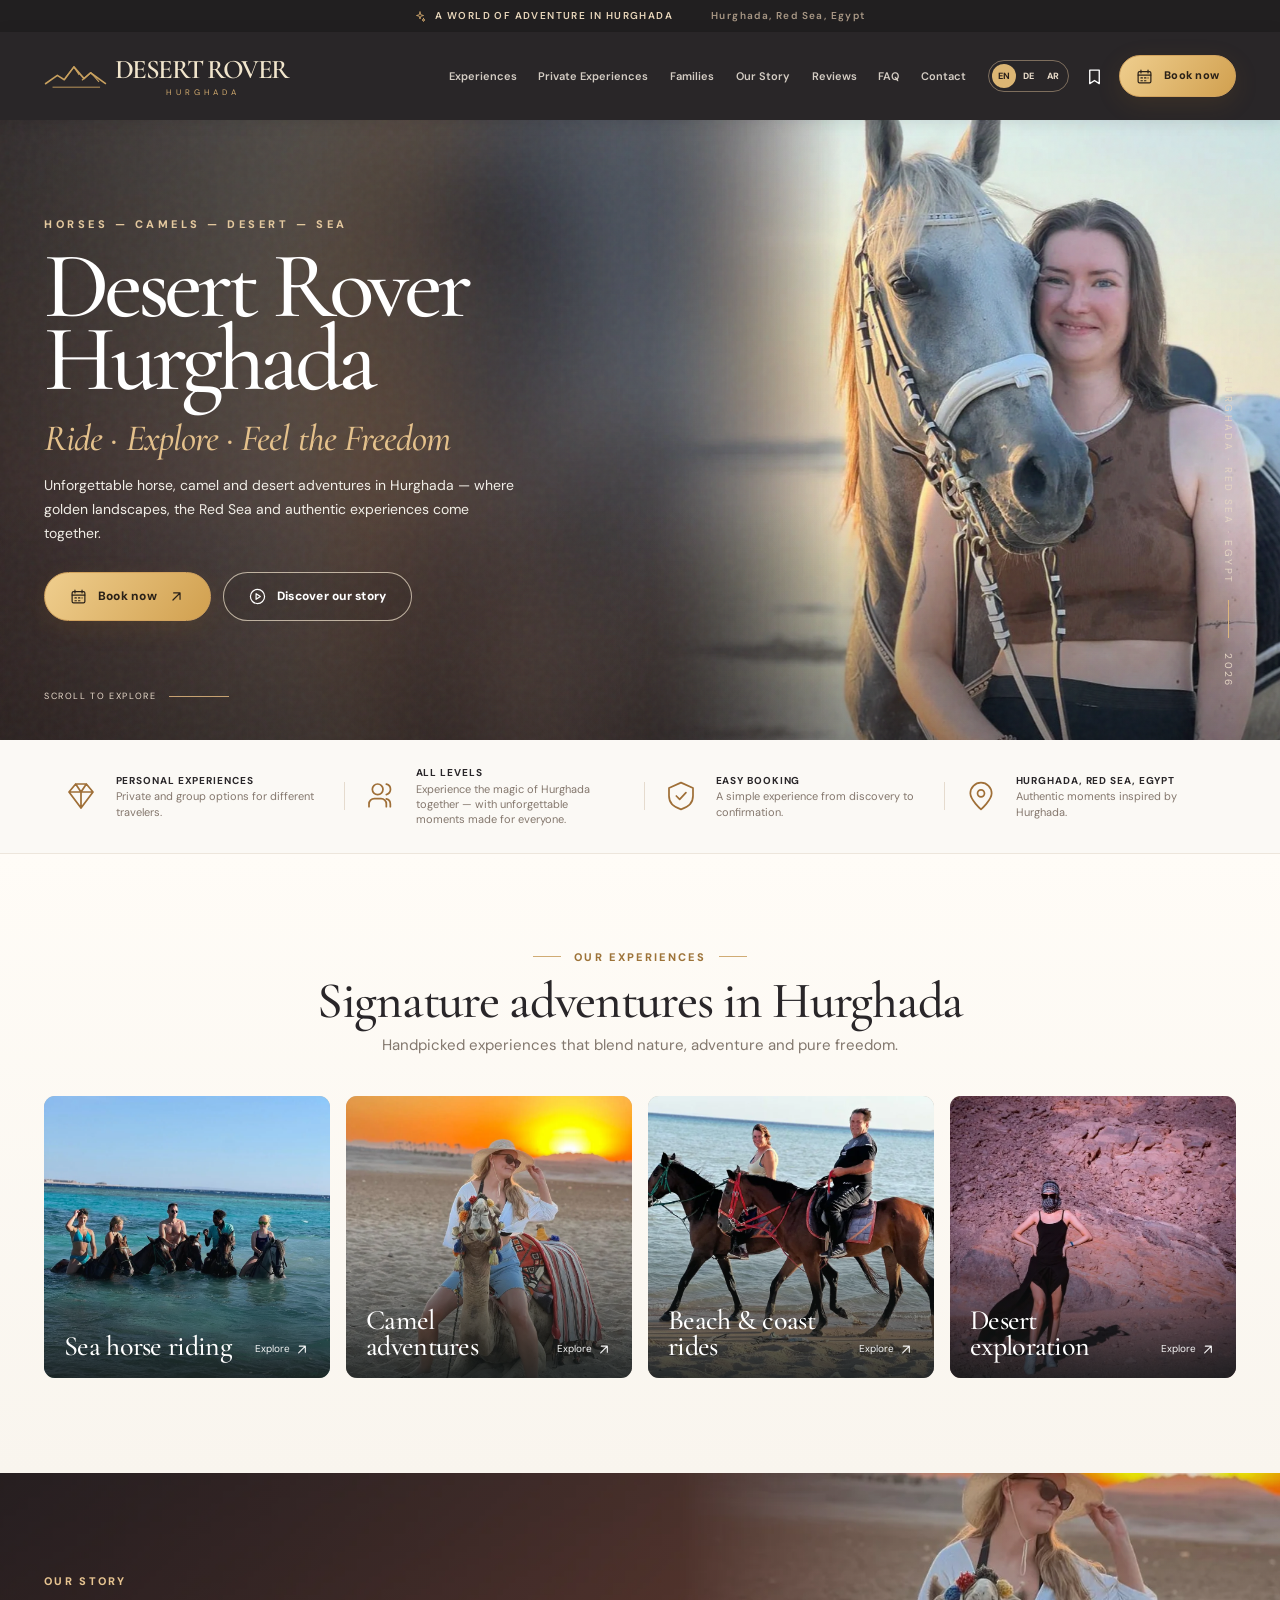
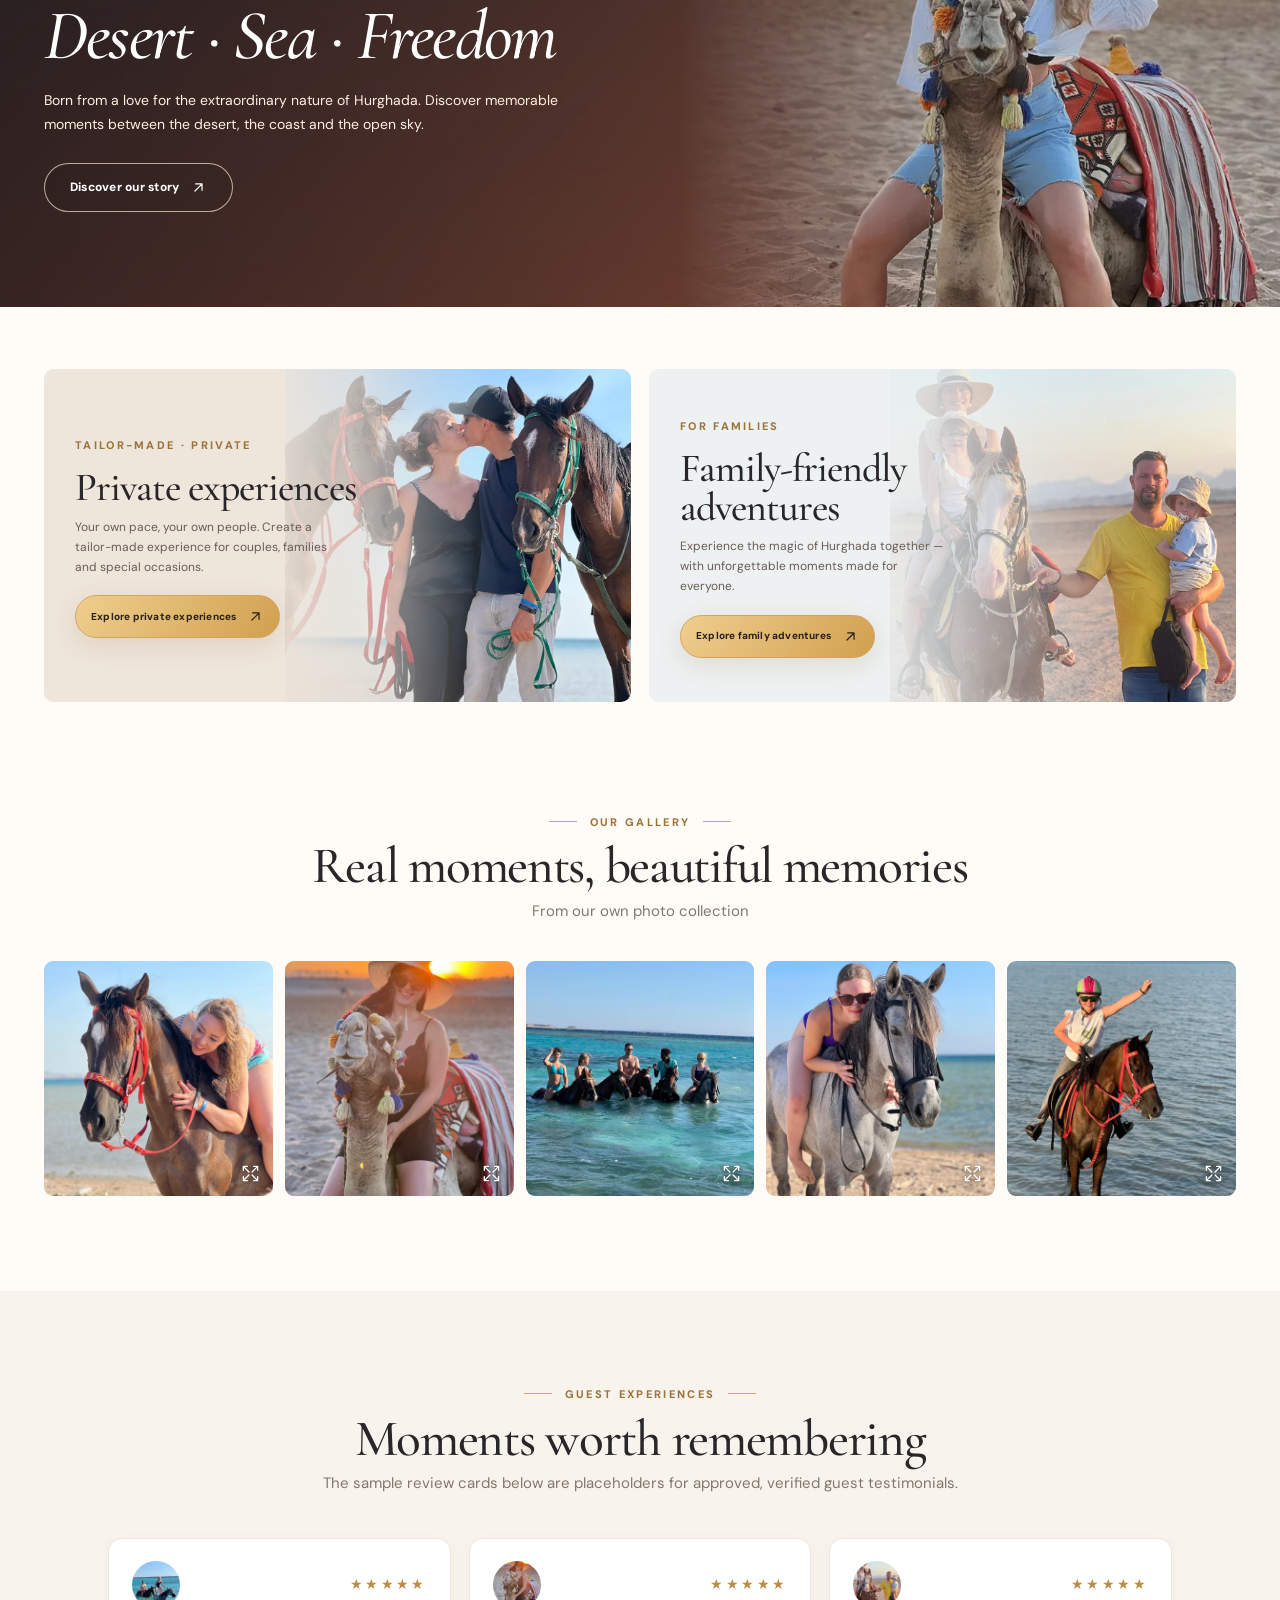
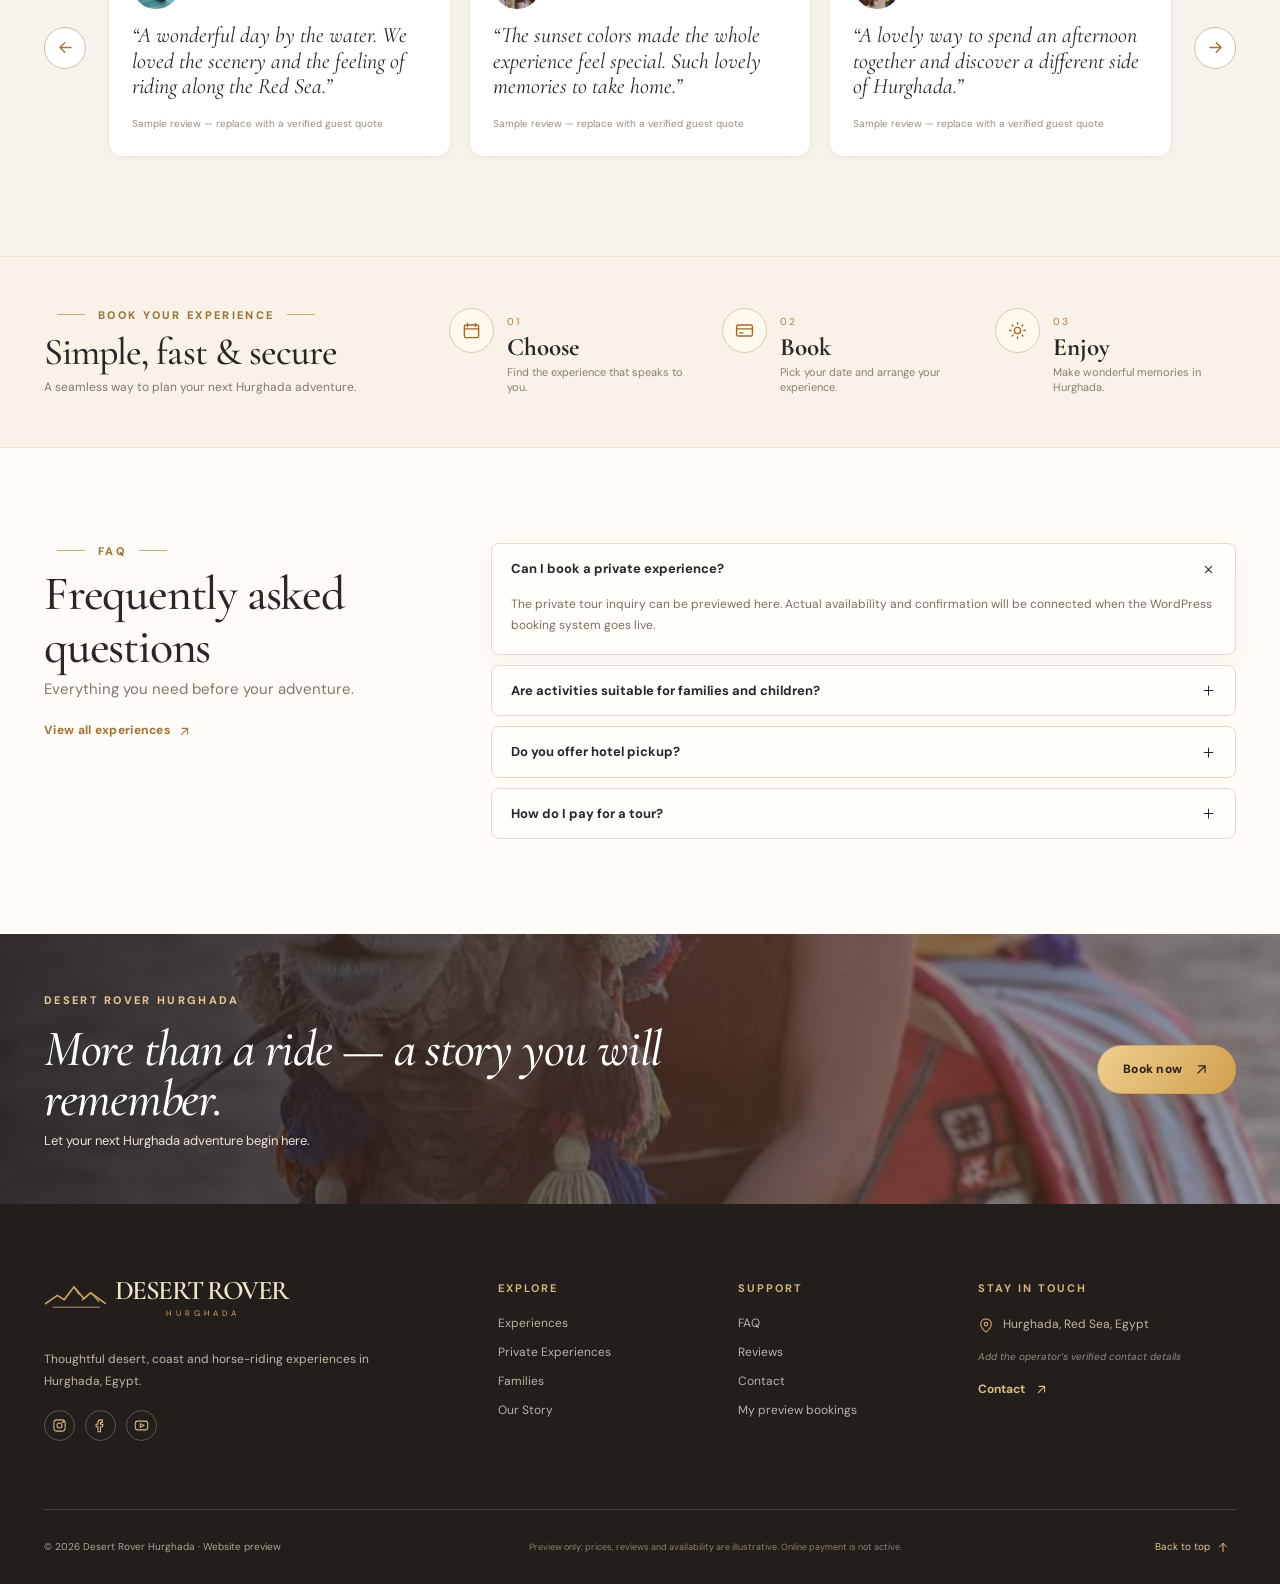
==== index.html @ aec824d2 "Initial commit - Desert Rover Website" ====
<!DOCTYPE html>
<html lang="en">
<head>
  <meta charset="UTF-8" />
  <meta name="viewport" content="width=device-width, initial-scale=1.0" />
  <meta name="theme-color" content="#292628" />
  <meta name="description" content="Desert Rover Hurghada — discover authentic horse, camel and desert experiences. Website presentation preview." />
  <meta name="robots" content="noindex,nofollow" />
  <link rel="icon" type="image/svg+xml" href="assets/favicon.svg" />
  <link rel="preconnect" href="https://fonts.googleapis.com" />
  <link rel="preconnect" href="https://fonts.gstatic.com" crossorigin />
  <link href="https://fonts.googleapis.com/css2?family=Cormorant+Garamond:wght@400;500;600;700&family=DM+Sans:wght@400;500;600;700;800&family=Noto+Sans+Arabic:wght@400;500;600;700&display=swap" rel="stylesheet" />
  <link rel="stylesheet" href="assets/css/style.css" />
  <title>Desert Rover Hurghada | Adventure Experiences</title>
</head>
<body data-page="home">
  <noscript><div style="padding:48px;max-width:800px;margin:auto;font-family:Arial,sans-serif"><h1>Desert Rover Hurghada</h1><p>Please enable JavaScript to view the interactive preview. This presentation is not a live booking platform.</p><a href="index.html">Home</a></div></noscript>
  <script src="assets/js/polyfills.js"></script>
  <script defer src="https://cdn.jsdelivr.net/npm/gsap@3.12.5/dist/gsap.min.js"></script>
  <script defer src="https://cdn.jsdelivr.net/npm/gsap@3.12.5/dist/ScrollTrigger.min.js"></script>
  <script defer src="assets/js/app.js"></script>
</body>
</html>
---- assets/css/style.css ----
/* Desert Rover — high fidelity WordPress-ready frontend prototype */
:root{--ink:#292629;--ink-muted:#706963;--gold:#d2a359;--gold-light:#f2d29b;--sand:#f8f4ed;--sand-deep:#eee5d8;--cream:#fffcf7;--brown:#554135;--night:#221e1b;--line:#e8e0d4;--shadow:0 16px 45px rgba(53,44,35,.09);--serif:'Cormorant Garamond',Georgia,'Times New Roman',serif;--sans:'DM Sans',Arial,sans-serif;--arabic:'Noto Sans Arabic',sans-serif;--max:1260px;--header-h:88px}*,*:before,*:after{box-sizing:border-box}html{scroll-behavior:smooth;scroll-padding-top:100px}body{margin:0;background:var(--cream);font-family:var(--sans);font-size:15px;line-height:1.65;color:var(--ink);-webkit-font-smoothing:antialiased}body.no-scroll{overflow:hidden}body.rtl{font-family:var(--arabic)}img{max-width:100%;display:block}button,input,select,textarea{font:inherit}button{cursor:pointer}a{color:inherit;text-decoration:none}input,select,textarea{min-width:0}svg{width:19px;height:19px;flex:none;vertical-align:middle}h1,h2,h3,h4,p{margin-top:0}h1,h2,h3,h4{line-height:1.1}button:focus-visible,a:focus-visible,input:focus-visible,textarea:focus-visible,select:focus-visible,summary:focus-visible{outline:3px solid var(--gold);outline-offset:4px}::selection{background:#dcb877;color:#251d15}.container{width:min(var(--max),calc(100% - 88px));margin:0 auto}.serif{font-family:var(--serif);font-weight:500;letter-spacing:-.025em}.section{padding:95px 0}.soft{background:var(--sand)}.hidden{display:none!important}.subtle{color:#8c8279}.eyebrow{text-transform:uppercase;letter-spacing:.21em;font-size:11px;font-weight:800;color:#9d7339;line-height:1.5}.eyebrow.light{color:#e7c491}.ornament:before,.ornament:after{content:'';display:inline-block;width:28px;height:1px;background:#d0ab74;margin:0 13px 4px}.text-center{text-align:center}.section-heading{margin-bottom:38px}.section-heading h2{font-size:clamp(38px,4vw,59px);margin:8px 0 4px}.section-heading p{font-size:15px;color:#82776d;max-width:670px;margin:0}.section-heading.text-center p{margin:0 auto}.lead{font-size:17px;color:#6b5e56;line-height:1.8}.btn{appearance:none;border:1px solid transparent;border-radius:100px;display:inline-flex;align-items:center;justify-content:center;gap:11px;text-align:center;padding:15px 25px;min-height:49px;font-size:12px;line-height:1.25;letter-spacing:.02em;font-weight:800;transition:transform .3s,background .3s,color .3s,box-shadow .3s;white-space:normal}.btn svg{width:17px;height:17px}.btn:hover{transform:translateY(-3px)}.btn-gold{background:linear-gradient(125deg,#efce8e,#d1a04f);color:#2a2118;border-color:#d2a35e;box-shadow:0 7px 24px rgba(156,103,36,.16)}.btn-gold:hover{background:#f1d7a4;box-shadow:0 10px 28px rgba(156,103,36,.24)}.btn-outline-light{background:rgba(29,26,26,.12);color:white;border-color:rgba(246,231,208,.7)}.btn-outline-light:hover{background:rgba(255,255,255,.13)}.btn-outline-dark{background:transparent;border-color:#a89477;color:var(--brown)}.btn-small{font-size:11px;padding:11px 16px;min-height:42px}.btn-full{width:100%}.text-link{font-weight:800;color:#a27638;display:inline-flex;align-items:center;gap:7px;font-size:12px;letter-spacing:.025em}.text-link:hover{color:#6f4e25}.text-link svg{width:15px}.serif em{font-style:italic}.site-loader{position:fixed;inset:0;background:#241e1b;display:flex;align-items:center;justify-content:center;z-index:99999;transform:translateY(0);will-change:transform}.site-loader.loaded{opacity:0;pointer-events:none;transition:opacity .45s}.loader-core{color:#eee5d6;min-width:250px;text-align:center}.loader-core svg{width:130px;height:63px;margin:0 auto 14px}.loader-core strong{display:block;letter-spacing:.08em;font-family:var(--serif);font-size:37px;font-weight:500;line-height:1}.loader-core>span{font-size:11px;letter-spacing:.48em;color:var(--gold)}.loader-track{height:2px;background:#514438;margin:35px auto 18px;overflow:hidden;width:170px}.loader-track i{display:block;width:100%;height:100%;background:var(--gold);transform:scaleX(0);transform-origin:left}.loader-core small{font-size:9px;letter-spacing:.25em;color:#9d8871}.announcement{height:32px;background:#211f20;color:#e9d7bb;display:flex;align-items:center;justify-content:center;padding:0 25px;gap:38px;font-size:10px;letter-spacing:.14em;font-weight:600}.announcement span{display:inline-flex;align-items:center;gap:9px}.announcement svg{width:12px;color:#d5ab70}.announcement-right{color:#a99885}.site-header{height:var(--header-h);background:#292628;position:sticky;top:0;z-index:50;color:#fff;box-shadow:0 2px 15px rgba(0,0,0,.1)}.site-header.scrolled{box-shadow:0 5px 32px rgba(27,21,17,.18)}.header-inner{height:100%;display:flex;align-items:center;justify-content:space-between;gap:22px}.brand{display:inline-flex;gap:8px;align-items:center;flex:none;color:#f1e5cc;line-height:1;text-align:center}.brand-mountain{width:63px;height:43px;color:#c9a15f}.brand span{display:flex;flex-direction:column;align-items:center;white-space:nowrap}.brand strong{font-family:var(--serif);font-size:27px;letter-spacing:-.06em;font-weight:600;line-height:1}.brand small{color:#d2aa6e;font-family:var(--sans);font-size:8px;letter-spacing:.13em;margin-top:5px}.desktop-nav{display:flex;gap:clamp(12px,1.7vw,27px);align-items:center;margin-left:auto}.nav-link{font-size:11px;font-weight:600;color:#f1e9de;opacity:.86;white-space:nowrap;transition:color .2s,opacity .2s}.nav-link:hover,.nav-link.active{opacity:1;color:#f1cd91}.header-actions{display:flex;gap:10px;align-items:center}.lang-switch{border:1px solid rgba(221,192,154,.47);border-radius:40px;padding:3px;display:flex;gap:1px}.lang-btn{padding:5px 6px;border:0;border-radius:100px;background:transparent;color:#e8dbc9;font-size:9px;font-weight:800}.lang-btn.selected{background:#dcb674;color:#2b211b}.icon-btn{background:none;border:0;color:#fff;display:grid;place-items:center;width:30px;height:33px}.menu-toggle{display:none;color:#fff;background:transparent;border:1px solid #746451;width:43px;height:43px;border-radius:50%;align-items:center;justify-content:center}.mobile-menu{display:none}.home-hero{height:620px;position:relative;color:#fff;background:#2f2927;overflow:hidden}.hero-photo{position:absolute;inset:0;background-position:center;background-size:cover;will-change:transform}.home-hero:before{content:'';position:absolute;z-index:1;inset:0;background:linear-gradient(90deg,rgba(25,22,21,.32),transparent 66%),linear-gradient(0deg,rgba(21,18,20,.45),transparent 38%)}.hero-grain{position:absolute;inset:0;opacity:.09;z-index:1;pointer-events:none;background-image:url("data:image/svg+xml,%3Csvg viewBox='0 0 160 160' xmlns='http://www.w3.org/2000/svg'%3E%3Cfilter id='n'%3E%3CfeTurbulence type='fractalNoise' baseFrequency='.59' numOctaves='3' stitchTiles='stitch'/%3E%3C/filter%3E%3Crect width='100%25' height='100%25' filter='url(%23n)' opacity='.55'/%3E%3C/svg%3E")}.hero-inner{height:100%;position:relative;z-index:2;display:flex;align-items:center}.hero-content{width:min(650px,60%);padding-bottom:23px}.hero-eyebrow{letter-spacing:.32em;color:#e4c99f;display:block;margin-bottom:17px}.hero-content h1{font-size:clamp(72px,7.35vw,122px);font-weight:500;line-height:.78;letter-spacing:-.055em;margin:0 0 23px}.hero-content h1 span{display:block}.hero-tagline{font-size:clamp(25px,2.9vw,39px);font-style:italic;color:#e4c18c;line-height:1.08;margin-bottom:15px}.hero-content p{max-width:480px;font-size:14px;line-height:1.7;color:#f1eee7;margin-bottom:26px}.hero-buttons{display:flex;align-items:center;gap:12px;flex-wrap:wrap}.hero-side-label{position:absolute;bottom:52px;right:0;font-size:10px;letter-spacing:.24em;writing-mode:vertical-rl;color:#e4d5c4}.hero-side-label span{display:inline-block;width:1px;height:38px;background:#deb77c;margin:10px auto}.scroll-label{position:absolute;z-index:3;bottom:36px;left:calc((100% - min(var(--max),100% - 88px))/2);font-size:9px;letter-spacing:.18em;color:#e9dbcb;display:flex;align-items:center;gap:12px}.scroll-label span{height:1px;width:60px;background:#c7a272}.trust-band{background:#fbf9f5;border-bottom:1px solid #ede6dc}.trust-items{display:grid;grid-template-columns:repeat(4,1fr);gap:8px}.trust-item{display:flex;align-items:center;justify-content:center;gap:19px;padding:25px 13px;position:relative}.trust-item+ .trust-item:before{content:'';position:absolute;height:28px;width:1px;background:#e5dbce;left:0}.trust-item>svg{width:32px;height:32px;color:#9f6f37;stroke-width:1.3}.trust-item>span{display:flex;flex-direction:column}.trust-item strong{font-size:10px;letter-spacing:.09em;text-transform:uppercase}.trust-item small{font-size:11px;color:#84776d;max-width:200px;line-height:1.4}.experiences-feature{background:linear-gradient(#fffcf7,#f9f5ee)}.category-grid{display:grid;grid-template-columns:repeat(4,1fr);gap:16px}.category-card{height:282px;position:relative;border-radius:11px;overflow:hidden;background:#bfb7ab;color:white;display:block;isolation:isolate}.category-card img{width:100%;height:100%;object-fit:cover;object-position:center 40%;transition:transform .8s cubic-bezier(.22,.7,.27,1)}.category-card:hover img{transform:scale(1.09)}.category-card .category-shade{position:absolute;inset:0;background:linear-gradient(0deg,rgba(20,25,25,.85),transparent 58%)}.category-copy{position:absolute;bottom:19px;left:20px;right:20px;display:flex;align-items:end;justify-content:space-between;gap:7px}.category-copy strong{font-size:28px;font-weight:500;line-height:.94;max-width:195px}.category-copy>span{display:flex;gap:4px;align-items:center;font-size:10px;white-space:nowrap;opacity:.94}.category-copy svg{width:16px}.story-banner{min-height:405px;display:flex;align-items:center;background-color:#4e3631;background-size:cover;background-position:center;position:relative;color:white}.story-banner:before{content:'';position:absolute;inset:0;background:linear-gradient(90deg,rgba(35,28,28,.57),rgba(40,26,28,.12) 74%)}.story-banner-content{position:relative;z-index:1}.story-banner h2{font-size:clamp(55px,5.5vw,83px);font-style:italic;line-height:.95;margin:10px 0}.story-banner p{font-size:14px;line-height:1.75;max-width:515px;color:#fff0e0;margin:18px 0 26px}.promo-section{padding:62px 0 77px}.promo-grid{display:grid;grid-template-columns:1fr 1fr;gap:18px}.promo-card{height:333px;position:relative;overflow:hidden;border-radius:10px;background:#eee5db;display:flex;align-items:center}.promo-card:nth-child(2){background:#edf1f1}.promo-card .promo-text{position:relative;z-index:3;width:57%;padding:30px 0 30px 31px}.promo-card:before{position:absolute;content:'';z-index:2;inset:0;background:linear-gradient(90deg,#eee5db 0%,#eee5db 36%,rgba(238,229,219,.75) 53%,transparent 78%)}.promo-card:nth-child(2):before{background:linear-gradient(90deg,#edf1f1 0%,#edf1f1 33%,rgba(237,241,241,.72) 53%,transparent 83%)}.promo-card img{position:absolute;z-index:1;right:0;top:0;height:100%;width:59%;object-fit:cover;object-position:center 40%;transition:transform .7s}.promo-card:hover img{transform:scale(1.035)}.promo-card h3{font-size:40px;line-height:.97;margin:11px 0}.promo-card p{font-size:12px;line-height:1.65;color:#695c56;max-width:265px;margin-bottom:18px}.promo-card .btn{font-size:10px;padding:12px 15px}.image-gallery-section{padding-top:35px}.mini-gallery{display:grid;grid-template-columns:repeat(5,1fr);gap:12px}.gallery-tile{border:0;padding:0;height:235px;border-radius:9px;overflow:hidden;position:relative;background:#d9cbbb}.gallery-tile img{height:100%;width:100%;object-fit:cover;transition:transform .7s}.gallery-tile:hover img{transform:scale(1.07)}.gallery-tile svg{position:absolute;right:13px;bottom:13px;color:#fff;filter:drop-shadow(0 1px 3px #111)}.reviews-section{position:relative}.review-layout{display:flex;align-items:center;gap:18px}.round-nav{flex:none;border:1px solid #d2c0aa;color:#9c7444;background:#fff;border-radius:50%;width:42px;height:42px;display:grid;place-items:center}.round-nav:hover{background:#efe3d2}.review-grid{display:grid;grid-auto-flow:column;grid-auto-columns:minmax(230px,1fr);gap:18px;flex:1;overflow-x:auto;scrollbar-width:none;scroll-snap-type:x mandatory;padding:4px}.review-grid::-webkit-scrollbar{display:none}.review-card{min-height:202px;padding:22px 23px;background:#fff;border:1px solid #eee6da;border-radius:14px;box-shadow:0 4px 19px rgba(35,28,20,.035);scroll-snap-align:start}.review-top{display:flex;align-items:center;justify-content:space-between}.review-top img{width:48px;height:48px;object-fit:cover;border-radius:50%}.stars{color:#be8b42;letter-spacing:.17em;font-size:14px}.review-card blockquote{font-family:var(--serif);font-style:italic;font-size:22px;line-height:1.16;margin:14px 0 10px}.review-card small{font-size:10px;color:#998c7e}.process-section{padding:50px 0;background:#f8f2e8;border-top:1px solid #eee2d1;border-bottom:1px solid #eee2d1}.process-grid{display:grid;grid-template-columns:1.55fr 1fr 1fr 1fr;align-items:center;gap:32px}.process-intro .section-heading{margin-bottom:0}.process-intro h2{font-size:38px}.process-intro .section-heading p{font-size:12px}.process-step{display:flex;align-items:flex-start;gap:13px}.process-icon{border:1px solid #e2caa8;background:#fff8ed;border-radius:100%;height:45px;width:45px;display:grid;place-items:center;color:#9e6b2c;flex:none}.process-step small{font-size:10px;color:#ac7d41;letter-spacing:.15em}.process-step h3{margin:1px 0 3px;font-family:var(--serif);font-size:25px}.process-step p{font-size:11px;line-height:1.45;color:#8d7e70;margin:0}.faq-layout{display:grid;grid-template-columns:.6fr 1.4fr;gap:10vw}.faq-layout .section-heading{margin-bottom:15px}.faq-layout h2{font-size:48px}.accordion-list{display:flex;flex-direction:column;gap:10px}.accordion{border:1px solid #e4dbcd;background:#fffefa;border-radius:8px;overflow:hidden;transition:box-shadow .2s}.accordion[open]{box-shadow:0 8px 25px rgba(83,57,31,.06)}.accordion summary{display:flex;justify-content:space-between;gap:20px;align-items:center;list-style:none;cursor:pointer;padding:14px 19px;font-size:13px;font-weight:700}.accordion summary::-webkit-details-marker{display:none}.accordion summary svg{width:15px;transition:transform .3s;flex:none}.accordion[open] summary svg{transform:rotate(45deg)}.accordion p{padding:0 19px 17px;color:#7b6d61;font-size:12px;line-height:1.8;margin:0}.closing-banner{position:relative;overflow:hidden;min-height:270px;background:linear-gradient(90deg,rgba(31,25,25,.86),rgba(37,28,26,.3)),url('../images/camel-sunset.webp') center 50%/cover;color:white;display:flex;align-items:center}.closing-content{display:flex;align-items:center;justify-content:space-between;gap:30px}.closing-content h2{max-width:670px;font-size:clamp(40px,4vw,64px);font-style:italic;margin:12px 0 6px;line-height:.98}.closing-content p{font-size:13px;color:#eee3d2;margin:0}.footer{background:#211e1b;color:#f0e4d3;padding:71px 0 0}.footer-grid{display:grid;grid-template-columns:2.2fr 1fr 1fr 1.45fr;gap:62px}.footer .brand strong{font-size:27px}.footer-about p{font-size:12px;line-height:1.7;color:#b9afa4;max-width:330px;margin:23px 0 18px}.footer-social{display:flex;align-items:center;gap:10px}.footer-social span{display:grid;place-items:center;border:1px solid #5e544b;border-radius:50%;width:31px;height:31px;color:#d8ba88}.footer-social svg{width:15px}.footer h4{font-size:11px;text-transform:uppercase;letter-spacing:.18em;color:#d7b17c;font-weight:700;margin:7px 0 20px}.footer-grid>div>a:not(.brand):not(.footer-help){display:block;font-size:12px;color:#bcb2a7;margin:9px 0;transition:color .2s}.footer a:hover{color:#eed09e!important}.footer-grid>div>p{font-size:12px;line-height:1.8;color:#c3b6a6;display:flex;align-items:center;gap:9px}.footer-grid>div>p svg{width:16px;color:#d4a462}.footer-grid .preview-contacts{font-size:10px;opacity:.7;font-style:italic}.footer-help{display:inline-flex;gap:9px;align-items:center;font-size:12px;font-weight:700;color:#dabb83}.footer-help svg{width:15px}.footer-bottom{border-top:1px solid #473f38;margin-top:68px;min-height:75px;display:flex;align-items:center;justify-content:space-between;gap:25px;font-size:10px;color:#b0a396}.footer-bottom .preview-small{font-size:9px;color:#928273;max-width:550px}.back-top{border:0;background:transparent;color:#e4c494;font-size:10px;display:flex;align-items:center;gap:6px}.back-top svg{width:14px}.toast{position:fixed;bottom:30px;right:30px;background:#29211c;color:#fff;border-left:3px solid #ddbb7e;padding:14px 22px;z-index:999;opacity:0;transform:translateY(18px);pointer-events:none;transition:all .25s;box-shadow:var(--shadow);border-radius:7px;font-size:12px;max-width:min(440px,90vw)}.toast.is-visible{opacity:1;transform:translateY(0)}.lightbox{position:fixed;inset:0;z-index:1000;background:rgba(15,12,12,.95);display:none;justify-content:center;align-items:center;padding:45px}.lightbox.open{display:flex}.lightbox img{max-height:90vh;max-width:93vw;width:auto;object-fit:contain;border-radius:5px}.lightbox-close{position:absolute;right:24px;top:24px;background:#fff;border:0;color:#222;width:42px;height:42px;border-radius:50%;display:grid;place-items:center}.lightbox-close svg{width:19px}.page-hero{height:365px;position:relative;background:linear-gradient(90deg,rgba(23,19,18,.82),rgba(35,27,24,.32)),var(--hero-page-image) center 42%/cover;color:white;display:flex;align-items:center}.page-hero-inner{position:relative;padding-top:10px}.page-hero h1{font-size:clamp(54px,5.2vw,84px);max-width:800px;margin:12px 0 8px;line-height:.91}.page-hero p{max-width:560px;color:#ecdfd2;font-size:14px;margin:18px 0 0}.listing-controls{display:flex;justify-content:space-between;align-items:end;gap:25px;margin-bottom:25px}.listing-copy h2{font-size:46px;margin:8px 0 0}.listing-actions{display:flex;gap:12px}.search-field,.select-wrap{border:1px solid #e3d9cc;background:#fff;border-radius:7px;height:48px;display:flex;align-items:center;gap:8px;padding:0 13px;color:#9a7952}.search-field input,.select-wrap select{border:0;background:none;outline:0;min-width:0;width:190px;font-size:12px;color:#302825}.select-wrap select{width:150px}.filter-row{display:flex;align-items:center;gap:8px;flex-wrap:wrap;margin-bottom:25px}.filter-chip{padding:9px 16px;border:1px solid #dcd1c1;border-radius:50px;background:#fff;color:#665b51;font-size:11px;font-weight:700}.filter-chip.active,.filter-chip:hover{background:#29221f;color:#f5d49a;border-color:#29221f}.tour-grid{display:grid;grid-template-columns:repeat(4,minmax(0,1fr));gap:20px}.tour-card{border-radius:11px;background:#fff;border:1px solid #eee8df;overflow:hidden;position:relative;box-shadow:0 5px 25px rgba(29,24,17,.03);transition:transform .25s,box-shadow .25s}.tour-card:hover{transform:translateY(-5px);box-shadow:0 20px 35px rgba(45,34,27,.1)}.tour-image{position:relative;display:block;height:207px;overflow:hidden;background:#d8c6b4}.tour-image img{height:100%;width:100%;object-fit:cover;transition:transform .5s}.tour-card:hover .tour-image img{transform:scale(1.05)}.tour-chip{position:absolute;top:13px;left:13px;background:rgba(255,249,237,.94);color:#6a4c30;padding:6px 11px;font-size:10px;font-weight:800;border-radius:50px;backdrop-filter:blur(5px)}.favorite{position:absolute;top:12px;right:12px;border:0;background:rgba(255,255,255,.92);width:33px;height:33px;display:grid;place-items:center;border-radius:50%;color:#6e5442;z-index:3}.favorite svg{width:17px}.favorite.is-active{color:#d35b58;background:#fff3ee}.favorite.is-active svg{fill:#d35b58}.tour-card-body{padding:18px 17px 16px}.tour-meta{font-size:10px;color:#a18e7a;display:flex;align-items:center;gap:5px}.tour-meta svg{width:12px;height:12px}.tour-meta span{margin:0 5px}.tour-title{font-family:var(--serif);font-size:25px;font-weight:700;line-height:1.1;display:block;min-height:58px;margin:10px 0 4px}.tour-title:hover{color:#a37741}.tour-card-body p{font-size:11px;color:#83766c;line-height:1.58;min-height:51px;margin-bottom:16px}.tour-card-bottom{border-top:1px solid #f0e9df;display:flex;align-items:center;justify-content:space-between;gap:5px;padding-top:14px}.tour-card-bottom>span{display:flex;align-items:baseline;gap:4px}.tour-card-bottom small{font-size:10px;color:#897b6c}.tour-card-bottom strong{font-size:19px;color:#ac7a3d}.circle-arrow{width:36px;height:36px;background:#e6c48b;border-radius:50%;display:grid;place-items:center}.circle-arrow svg{width:17px}.circle-arrow:hover{background:#cfa058}.no-results{text-align:center;border:1px dashed #e0d0ba;border-radius:12px;padding:80px 20px}.no-results>svg{width:42px;height:42px;color:#ad8352}.no-results h3{font-family:var(--serif);font-size:34px}.detail-intro{padding:46px 0 28px;background:#fbf7f0}.breadcrumbs{display:flex;align-items:center;gap:8px;color:#a18e79;font-size:11px;margin-bottom:27px}.breadcrumbs svg{width:12px}.detail-intro h1{font-size:clamp(52px,5vw,77px);margin:9px 0 20px}.detail-metas{display:flex;flex-wrap:wrap;gap:23px;color:#6d6055;font-size:12px}.detail-metas span{display:inline-flex;gap:7px;align-items:center}.detail-metas svg{color:#b38b56;width:15px}.detail-main{display:grid;grid-template-columns:minmax(0,1.55fr) minmax(290px,.7fr);gap:45px;padding:28px 0 80px;align-items:start}.detail-gallery{display:grid;gap:9px}.detail-featured{height:440px;position:relative;padding:0;border:0;border-radius:12px;overflow:hidden;background:#e3d5c9}.detail-featured>img{width:100%;height:100%;object-fit:cover;object-position:center 40%}.detail-featured>svg{position:absolute;bottom:20px;right:20px;color:white}.detail-thumbs{display:grid;grid-template-columns:repeat(3,1fr);gap:9px}.detail-thumbs button{height:140px;border:0;padding:0;overflow:hidden;border-radius:8px}.detail-thumbs img{width:100%;height:100%;object-fit:cover}.detail-copy{margin-top:55px}.detail-copy h2{font-size:49px;margin:9px 0}.detail-copy>p{font-size:15px;color:#695d52;line-height:1.9;max-width:720px}.detail-highlights{display:grid;grid-template-columns:repeat(3,1fr);border-top:1px solid #e7dacc;border-bottom:1px solid #e7dacc;margin:32px 0;padding:20px 0;gap:10px}.detail-highlights>div{display:flex;gap:11px;align-items:center}.detail-highlights svg{color:#b18245;width:25px;height:25px}.detail-highlights span{display:flex;flex-direction:column;font-size:10px;color:#948779}.detail-highlights strong{font-size:12px;color:#40352d}.content-block{border-bottom:1px solid #e9e0d4;padding:30px 0}.content-block h3{font-size:34px;margin:0 0 20px}.timeline{display:flex;flex-direction:column;gap:0;border-left:1px solid #dcc4a3;margin-left:15px;padding-left:26px}.timeline>div{position:relative;padding:0 0 22px}.timeline b{position:absolute;left:-42px;top:0;width:30px;height:30px;border-radius:50%;background:#fff6e6;color:#9b713b;border:1px solid #dbc29f;display:grid;place-items:center;font-size:10px}.timeline p{font-size:14px;margin:3px 0;color:#74685d}.feature-list{list-style:none;margin:0;padding:0;display:grid;gap:12px}.feature-list li{display:flex;align-items:flex-start;gap:11px;font-size:13px;color:#645a51}.feature-list svg{width:17px;color:#bc915b;margin-top:2px}.soft-note{font-size:11px;color:#978675;line-height:1.7;margin-top:16px}.booking-card{position:sticky;top:25px}.booking-card-inner{border:1px solid #e7dccf;background:#fff;border-radius:14px;padding:30px;box-shadow:var(--shadow)}.booking-price{display:flex;align-items:baseline;gap:7px;margin:9px 0 10px}.booking-price small{font-size:11px;color:#9c8b7b}.booking-price strong{font-size:39px;color:#a8783d;line-height:1}.booking-price span{font-size:12px;color:#8e7d6c}.detail-book-form{display:grid;gap:15px;margin-top:20px}.detail-book-form>label,.form-stack label,.inquiry-card label{font-size:12px;font-weight:700;display:flex;flex-direction:column;gap:8px;color:#655548}.detail-book-form input,.inquiry-card input,.inquiry-card select,.inquiry-card textarea,.form-stack input,.form-stack textarea{border:1px solid #e5dacc;background:#fffefd;border-radius:7px;min-height:48px;width:100%;padding:11px 13px;color:#332b24;font-size:13px}.form-stack textarea,.inquiry-card textarea{min-height:100px;resize:vertical}.counter-row{display:flex;align-items:center;justify-content:space-between;font-size:12px;color:#655b50;font-weight:700}.counter{border:1px solid #e4dbcf;border-radius:40px;height:39px;display:flex;align-items:center;gap:5px}.counter button{width:37px;height:37px;border:0;border-radius:50%;background:transparent;color:#65513d;font-size:19px}.counter button:hover{background:#f8eedf}.counter output{width:19px;text-align:center}.total-row{border-top:1px solid #e9dfd2;margin-top:7px;padding-top:18px;display:flex;justify-content:space-between;align-items:center;font-size:13px}.total-row strong{font-size:26px;color:#a87635}.booking-foot{font-size:10px;color:#908373;display:flex;gap:8px;margin-top:18px;align-items:flex-start;line-height:1.6}.booking-foot svg{color:#ad8859;width:16px}.related-section{background:#f8f3eb}.private-layout{display:grid;grid-template-columns:1.1fr .82fr;gap:90px;align-items:start}.private-layout>div>h2{font-size:65px;margin:17px 0}.private-layout .lead{max-width:630px}.private-points{display:grid;grid-template-columns:repeat(3,1fr);gap:10px;margin:35px 0}.private-points>div{border-top:1px solid #e4d2bd;padding-top:19px;font-size:12px}.private-points svg{display:block;color:#ba8a4b;width:29px;height:29px;margin-bottom:7px}.private-photo{width:100%;height:380px;object-fit:cover;object-position:center 40%;border-radius:11px}.inquiry-card,.checkout-form-card,.checkout-summary{background:#fff;border:1px solid #eee2d4;border-radius:15px;padding:33px;box-shadow:var(--shadow)}.inquiry-card{display:grid;gap:18px}.inquiry-card h3{font-size:40px;margin:0}.inquiry-card h2{font-size:48px;margin:0}.form-columns{display:grid;grid-template-columns:1fr 1fr;gap:15px}.family-layout{display:grid;grid-template-columns:1fr 1fr;align-items:center;gap:60px}.family-main-photo{height:480px;width:100%;object-fit:cover;object-position:center 35%;border-radius:10px}.family-copy h3{font-size:53px;margin-bottom:20px}.family-copy p{color:#706358;font-size:15px}.family-copy .feature-list{margin:25px 0}.section-spacer{padding-top:80px}.story-content{display:grid;grid-template-columns:1.1fr .9fr;align-items:center;gap:90px}.story-content h2{font-size:60px;margin:16px 0}.story-content p:not(.lead){font-size:14px;color:#82766b;line-height:1.9;margin-bottom:25px}.story-photos{display:grid;grid-template-columns:1fr 1fr;gap:15px}.story-photos img{width:100%;height:470px;object-fit:cover;border-radius:9px}.story-photos img:nth-child(2){height:400px;align-self:center}.photo-wall{display:grid;grid-template-columns:repeat(3,1fr);gap:14px}.wall-photo{height:320px;border:0;border-radius:10px;padding:0;overflow:hidden;background:#ded3c7}.wall-photo img{width:100%;height:100%;object-fit:cover;transition:transform .7s}.wall-photo:hover img{transform:scale(1.06)}.photo-wall-large .wall-photo:nth-child(4n){height:380px}.faq-page-layout{display:grid;grid-template-columns:.7fr 1fr;gap:80px}.contact-layout{display:grid;grid-template-columns:.9fr 1fr;gap:90px}.contact-info h2{font-size:63px;margin:15px 0}.contact-info>p{font-size:14px;color:#827365;line-height:1.85}.contact-info>img{width:100%;height:320px;object-fit:cover;border-radius:10px;margin-top:28px}.info-cell{display:flex;gap:15px;align-items:start;border-top:1px solid #e8ddcf;padding:15px 0}.info-cell svg{color:#ad8554;width:22px}.info-cell>div{display:flex;flex-direction:column}.info-cell strong{font-size:13px}.info-cell span{font-size:12px;color:#817467}.checkout-layout{display:grid;grid-template-columns:1.3fr .75fr;gap:35px;align-items:start}.checkout-form-card h2{font-size:48px;margin:7px 0 26px}.form-stack{display:grid;gap:19px}.payment-preview{background:#f8f2e9;border:1px dashed #d9bb92;padding:16px;border-radius:8px;display:flex;align-items:start;gap:11px;color:#775d3f;font-size:12px}.payment-preview svg{color:#a97c3c}.checkout-summary h3{font-size:37px;margin-bottom:20px}.checkout-summary>img{width:100%;height:180px;object-fit:cover;object-position:center 35%;border-radius:8px}.checkout-summary h4{font-size:21px;font-family:var(--serif);margin:20px 0}.summary-row{display:flex;justify-content:space-between;align-items:center;gap:12px;border-bottom:1px solid #efe8dd;padding:12px 0;font-size:12px}.summary-row span{color:#80746b}.summary-row strong{font-size:13px;text-align:end}.summary-row.final strong{font-size:24px;color:#a47741}.checkout-summary .text-link{margin-top:15px}.success-wrap{display:flex;justify-content:center}.success-card{width:min(650px,100%);text-align:center;background:white;padding:55px;border:1px solid #ede2d2;border-radius:16px;box-shadow:var(--shadow)}.success-card>.success-icon{width:65px;height:65px;color:#7a9b7d;margin-bottom:18px}.success-card h2{font-size:46px}.success-card>p{color:#786d62}.success-actions{display:flex;align-items:center;justify-content:center;gap:13px;margin-top:26px;flex-wrap:wrap}.booking-history{display:grid;gap:15px}.history-card{display:grid;grid-template-columns:180px 1fr auto;align-items:center;gap:28px;padding:17px;border:1px solid #e7dece;border-radius:12px;background:white}.history-card>img{width:180px;height:130px;object-fit:cover;border-radius:8px}.history-card h3{font-size:32px;margin:6px 0}.history-card p{font-size:12px;color:#796d61;margin:0}.history-card strong{color:#a27742}.empty-bookings{text-align:center;padding:65px;border:1px dashed #ddd0be}.empty-bookings>svg{color:#ae8551;width:60px;height:60px}.empty-bookings h2{font-size:42px}.rtl .header-inner,.rtl .trust-items,.rtl .footer-grid,.rtl .process-grid{direction:rtl}.rtl .hero-content,.rtl .page-hero-inner,.rtl .footer,.rtl .section,.rtl .faq-layout{direction:rtl}.rtl .serif{font-family:var(--arabic);font-weight:500;letter-spacing:0}.rtl .hero-content h1{font-size:clamp(52px,5.5vw,90px);line-height:1.15}.rtl .hero-tagline{font-size:24px;font-style:normal}.rtl .hero-photo{transform:scaleX(-1)}.rtl .hero-content{margin-right:auto;margin-left:0}.rtl .category-copy{left:20px;right:20px}.rtl .promo-card:before{transform:scaleX(-1)}.rtl .promo-card img{left:0;right:auto}.rtl .promo-card .promo-text{padding:30px 31px 30px 0}.rtl .timeline{border-left:none;border-right:1px solid #dcc4a3;margin-left:0;margin-right:15px;padding-left:0;padding-right:26px}.rtl .timeline b{left:auto;right:-42px}.rtl .detail-gallery svg{left:20px;right:auto}.rtl .tour-chip{right:13px;left:auto}.rtl .favorite{left:12px;right:auto}.rtl .toast{left:30px;right:auto}.rtl .hero-side-label{right:auto;left:0}.rtl .scroll-label{left:auto;right:44px}.rtl .eyebrow{letter-spacing:.04em}.rtl .accordion summary{text-align:right}
@media(min-width:1450px){.hero-content h1{font-size:118px}.home-hero{height:660px}}
@media(max-width:1250px){.container{width:calc(100% - 60px)}.brand-mountain{width:42px}.brand strong{font-size:23px}.desktop-nav{gap:12px}.nav-link{font-size:10px}.header-actions{gap:6px}.tour-grid{grid-template-columns:repeat(3,1fr)}.promo-card .promo-text{width:62%}.promo-card h3{font-size:34px}.promo-card img{width:60%}.footer-grid{gap:35px}}
@media(max-width:1030px){:root{--header-h:77px}.desktop-nav,.desktop-only{display:none!important}.menu-toggle{display:flex}.mobile-menu.open{display:block;position:absolute;top:100%;width:100%;left:0;background:#292628;box-shadow:0 15px 30px rgba(0,0,0,.2);padding:18px 30px 28px}.mobile-menu nav{display:grid;grid-template-columns:repeat(2,1fr);gap:0 25px}.mobile-menu .nav-link{display:block;padding:12px 0;border-bottom:1px solid #453d38;font-size:13px}.hero-content{width:62%}.hero-content h1{font-size:75px}.category-card{height:250px}.category-copy strong{font-size:23px}.promo-grid{grid-template-columns:1fr}.promo-card{height:315px}.promo-card .promo-text{width:50%}.promo-card img{width:56%}.process-grid{grid-template-columns:repeat(3,1fr)}.process-intro{grid-column:1/-1}.process-intro .section-heading{max-width:600px}.footer-grid{grid-template-columns:2fr 1fr 1fr}.footer-grid>div:last-child{grid-column:1/-1}.detail-main{grid-template-columns:1.4fr .9fr;gap:27px}.booking-card-inner{padding:23px}.private-layout,.contact-layout{gap:45px}}
@media(max-width:780px){.container{width:calc(100% - 36px)}.section{padding:68px 0}.announcement{height:30px;font-size:9px;letter-spacing:.07em}.announcement-right{display:none!important}.home-hero{height:700px}.hero-photo{background-image:linear-gradient(0deg,#28272a 2%,rgba(39,37,37,.08) 88%),url('../images/hero-horse.webp')!important;background-position:center 22%}.home-hero:before{background:linear-gradient(0deg,rgba(23,21,21,.92),transparent 82%)}.hero-inner{align-items:end;padding-bottom:92px}.hero-content{width:100%;padding-bottom:0;max-width:650px}.hero-content h1{font-size:clamp(61px,12vw,88px)}.hero-tagline{font-size:29px}.hero-content p{font-size:13px}.hero-side-label,.scroll-label{display:none}.trust-items{grid-template-columns:repeat(2,1fr)}.trust-item{justify-content:start;padding:18px 0}.trust-item:nth-child(3):before{display:none}.trust-item>svg{width:25px;height:25px}.trust-item strong{font-size:9px}.trust-item small{font-size:10px}.category-grid{grid-template-columns:repeat(2,1fr)}.category-card{height:305px}.story-banner{min-height:360px;background-position:68% center}.promo-card .promo-text{width:55%}.promo-card img{width:60%}.promo-grid{gap:12px}.mini-gallery{grid-template-columns:repeat(3,1fr)}.mini-gallery .gallery-tile:nth-child(n+4){display:none}.review-layout{gap:5px}.review-grid{grid-auto-columns:85%}.process-grid{grid-template-columns:1fr 1fr 1fr;gap:15px}.process-step{display:block}.process-icon{margin-bottom:10px}.faq-layout,.faq-page-layout{grid-template-columns:1fr;gap:24px}.closing-content{display:block}.closing-content .btn{margin-top:20px}.footer-grid{grid-template-columns:1.7fr 1fr;gap:35px}.footer-grid>div:last-child{grid-column:auto}.footer-bottom{display:block;padding:23px 0}.footer-bottom>*{display:block;margin-bottom:11px}.page-hero{height:305px}.page-hero h1{font-size:60px}.tour-grid{grid-template-columns:repeat(2,1fr)}.listing-controls{display:block}.listing-actions{margin-top:22px}.detail-main{grid-template-columns:1fr}.detail-featured{height:440px}.booking-card{position:static}.private-layout,.story-content,.family-layout,.contact-layout,.checkout-layout{grid-template-columns:1fr;gap:30px}.story-photos img{height:410px}.private-layout>div>h2{font-size:48px}.family-main-photo{height:430px}.contact-info>img{height:280px}.photo-wall{grid-template-columns:repeat(2,1fr)}.detail-intro h1{font-size:55px}.detail-copy{margin-top:30px}.detail-highlights{grid-template-columns:repeat(3,1fr)}}
@media(max-width:530px){:root{--header-h:70px}.brand-mountain{width:34px;height:37px}.brand strong{font-size:21px}.brand small{font-size:7px}.header-actions{gap:7px}.lang-switch{padding:2px}.lang-btn{padding:4px;font-size:8px}.menu-toggle{width:37px;height:37px}.home-hero{height:690px}.hero-photo{background-position:center 25%}.hero-inner{padding-bottom:58px}.hero-content h1{font-size:clamp(56px,13vw,74px)}.hero-tagline{font-size:27px}.hero-content p{max-width:360px;font-size:12px}.hero-buttons{gap:9px}.hero-buttons .btn{font-size:10px;padding:12px 15px;min-height:42px}.trust-items{gap:4px 12px}.trust-item{gap:9px;padding:15px 0}.trust-item strong{font-size:8px}.trust-item small{font-size:9px}.section-heading h2{font-size:42px}.section-heading p{font-size:12px}.category-grid{gap:9px}.category-card{height:245px}.category-copy{bottom:15px;left:13px;right:13px;display:block}.category-copy strong{font-size:26px}.category-copy>span{margin-top:9px}.story-banner{min-height:430px;background-position:70% center}.story-banner:before{background:rgba(35,28,28,.5)}.story-banner h2{font-size:58px}.story-banner p{max-width:320px}.promo-card{height:390px;align-items:start}.promo-card:before,.promo-card:nth-child(2):before{background:linear-gradient(0deg,transparent 30%,#eee5db 87%)}.promo-card:nth-child(2):before{background:linear-gradient(0deg,transparent 30%,#edf1f1 87%)}.promo-card .promo-text{width:100%;padding:26px!important}.promo-card h3{font-size:34px;max-width:260px}.promo-card p{max-width:300px}.promo-card img{width:100%;height:63%;top:auto;bottom:0;object-position:center 35%}.promo-card .promo-text{z-index:3}.promo-card .btn{min-height:35px;padding:9px 12px}.mini-gallery{grid-template-columns:repeat(2,1fr)}.mini-gallery .gallery-tile{height:220px}.mini-gallery .gallery-tile:nth-child(3){display:none}.review-layout .round-nav{width:28px;height:28px}.round-nav svg{width:15px}.review-grid{grid-auto-columns:100%}.review-card blockquote{font-size:22px}.process-grid{grid-template-columns:1fr}.process-intro{grid-column:auto}.process-step{display:flex;align-items:center;padding:6px 0}.process-icon{margin:0}.process-step h3{font-size:26px}.faq-layout h2{font-size:41px}.closing-banner{min-height:350px}.closing-content h2{font-size:47px}.footer{padding-top:45px}.footer-grid{grid-template-columns:1fr 1fr;gap:27px}.footer-about{grid-column:1/-1}.footer-grid>div:last-child{grid-column:1/-1}.footer-bottom{margin-top:34px}.page-hero{height:290px}.page-hero h1{font-size:52px}.page-hero p{font-size:12px}.listing-copy h2{font-size:41px}.listing-actions{flex-direction:column}.listing-actions>.search-field,.listing-actions>.select-wrap{width:100%}.search-field input,.select-wrap select{width:100%}.filter-row{flex-wrap:nowrap;overflow-x:auto;scrollbar-width:none;padding:3px 0 10px}.filter-chip{white-space:nowrap;flex:none}.tour-grid{grid-template-columns:1fr}.tour-image{height:258px}.tour-title{min-height:auto;font-size:27px}.tour-card-body p{min-height:auto}.detail-intro h1{font-size:48px}.detail-featured{height:340px}.detail-thumbs button{height:100px}.detail-highlights{grid-template-columns:1fr 1fr;gap:18px}.detail-copy h2{font-size:42px}.booking-card-inner{padding:22px}.inquiry-card,.checkout-form-card,.checkout-summary{padding:24px}.form-columns{grid-template-columns:1fr}.family-main-photo{height:340px}.family-copy h3{font-size:42px}.story-photos img{height:310px}.story-photos img:nth-child(2){height:280px}.story-content h2{font-size:45px}.photo-wall{gap:9px}.wall-photo{height:200px}.photo-wall-large .wall-photo:nth-child(4n){height:260px}.private-points{grid-template-columns:1fr 1fr}.contact-info h2{font-size:44px}.history-card{grid-template-columns:95px 1fr;gap:13px}.history-card>img{width:95px;height:95px}.history-card .btn{grid-column:1/-1}.success-card{padding:32px 22px}.success-actions{display:grid}.page-hero h1{line-height:1}.rtl .hero-content h1{font-size:53px}.rtl .brand strong{font-size:18px}}
@media(prefers-reduced-motion:reduce){html{scroll-behavior:auto}*,*:before,*:after{animation-duration:.01ms!important;transition-duration:.01ms!important}.reveal{transform:none!important;opacity:1!important}}

@keyframes dr-loader-progress{0%{transform:scaleX(0)}100%{transform:scaleX(1)}}
.loader-track i{animation:dr-loader-progress .85s ease-out forwards}.gsap-active .loader-track i{animation:none}
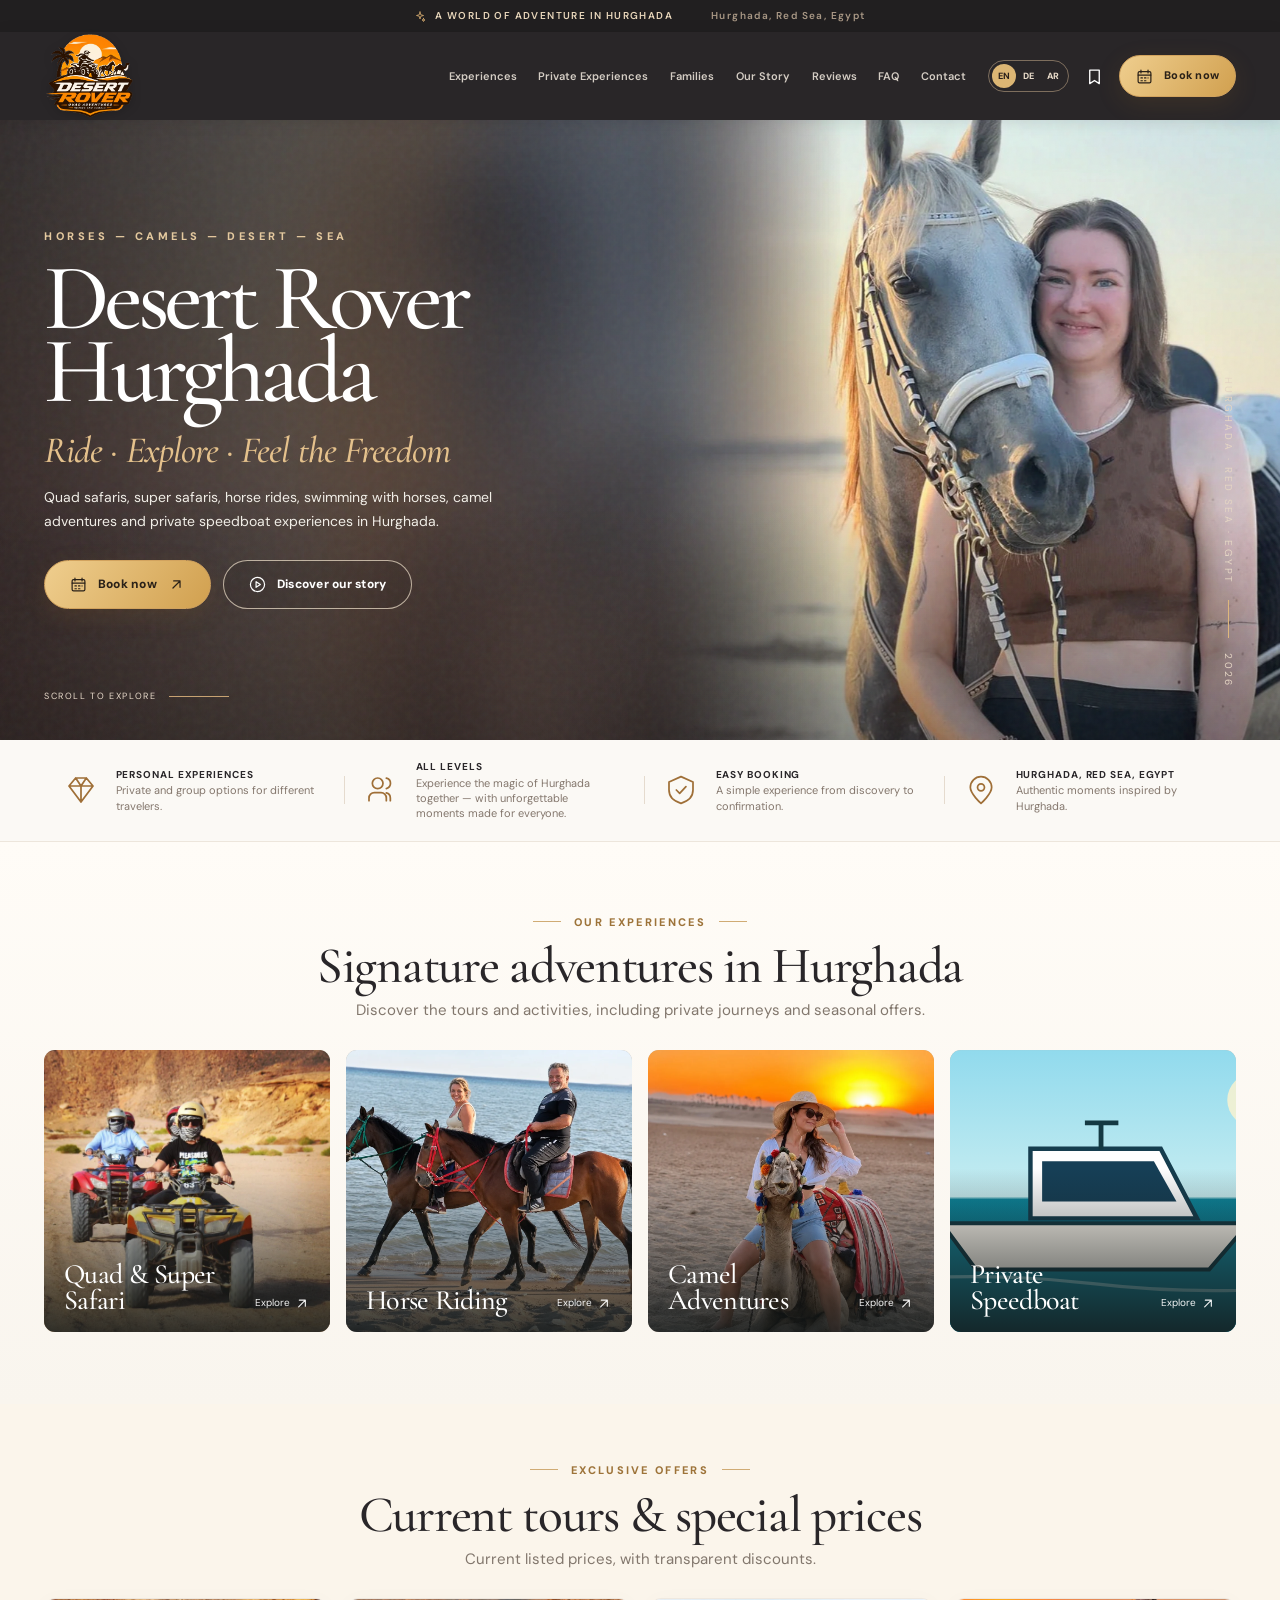
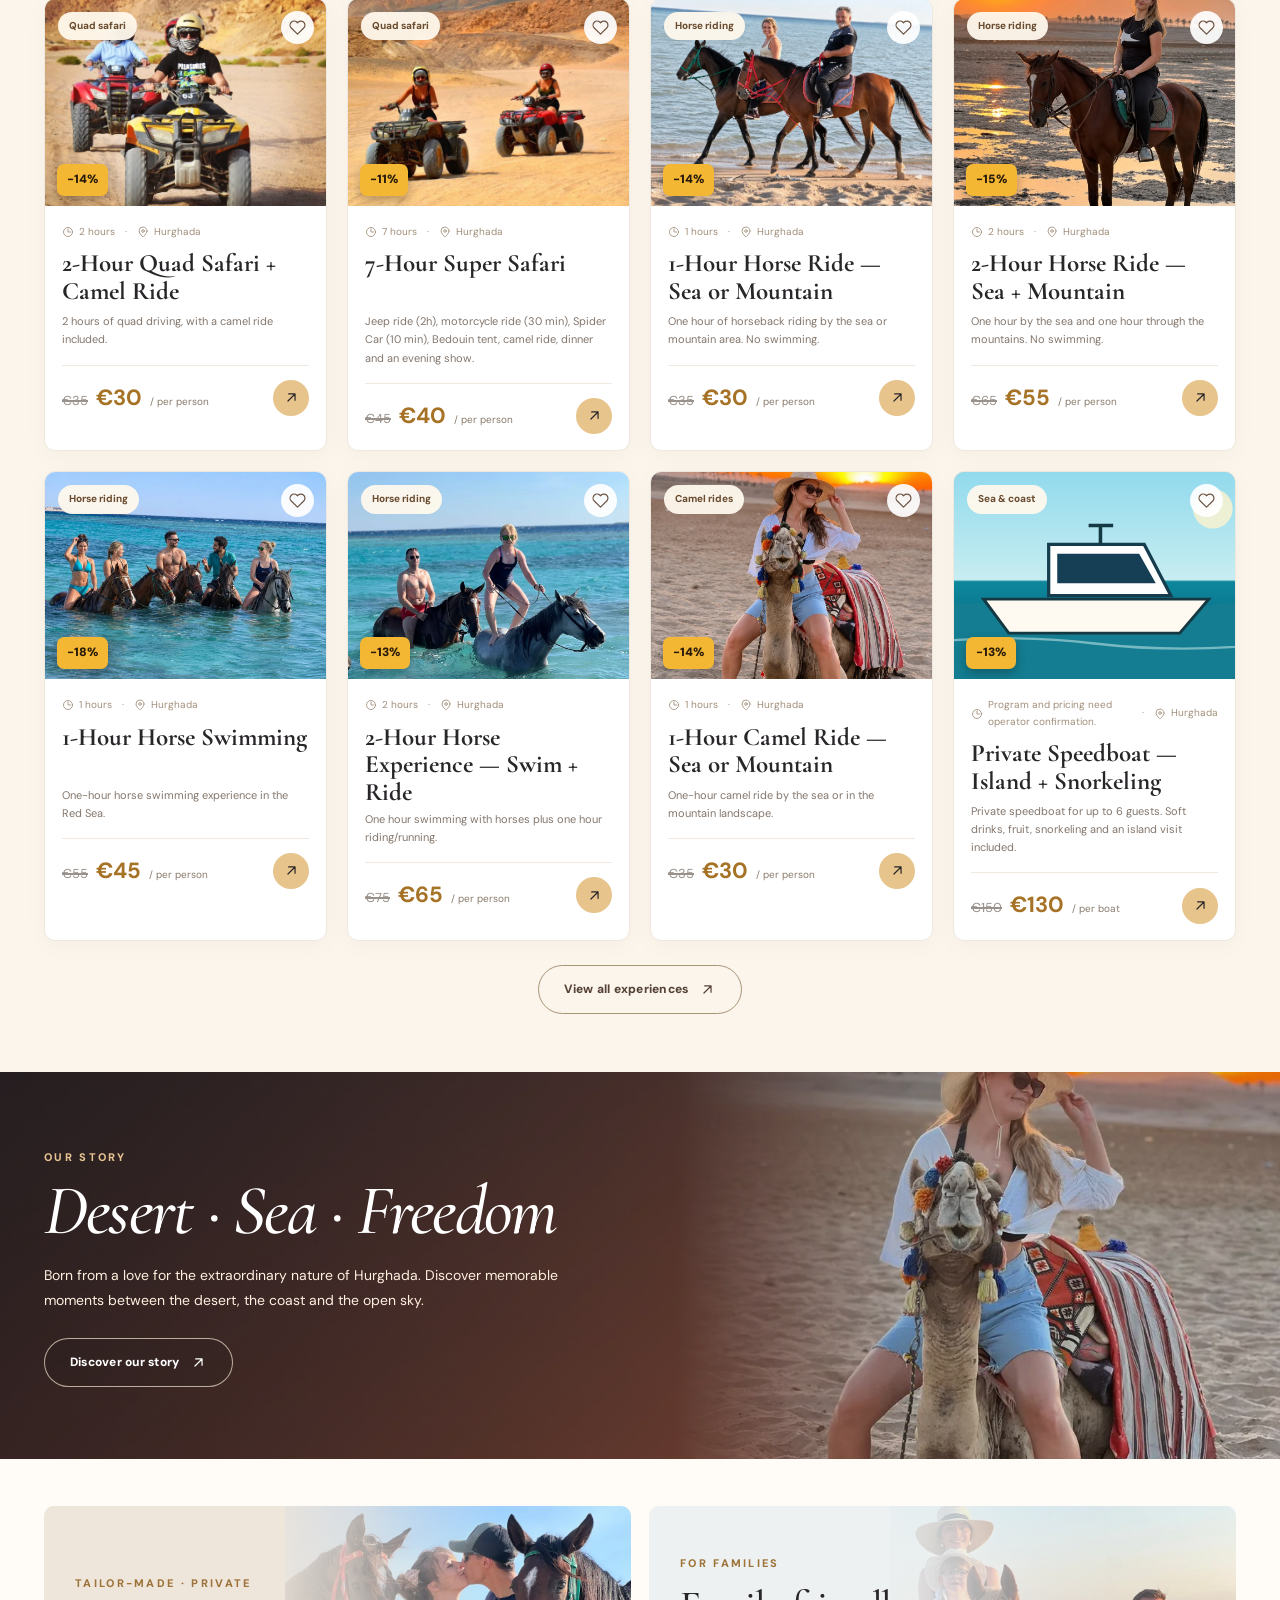
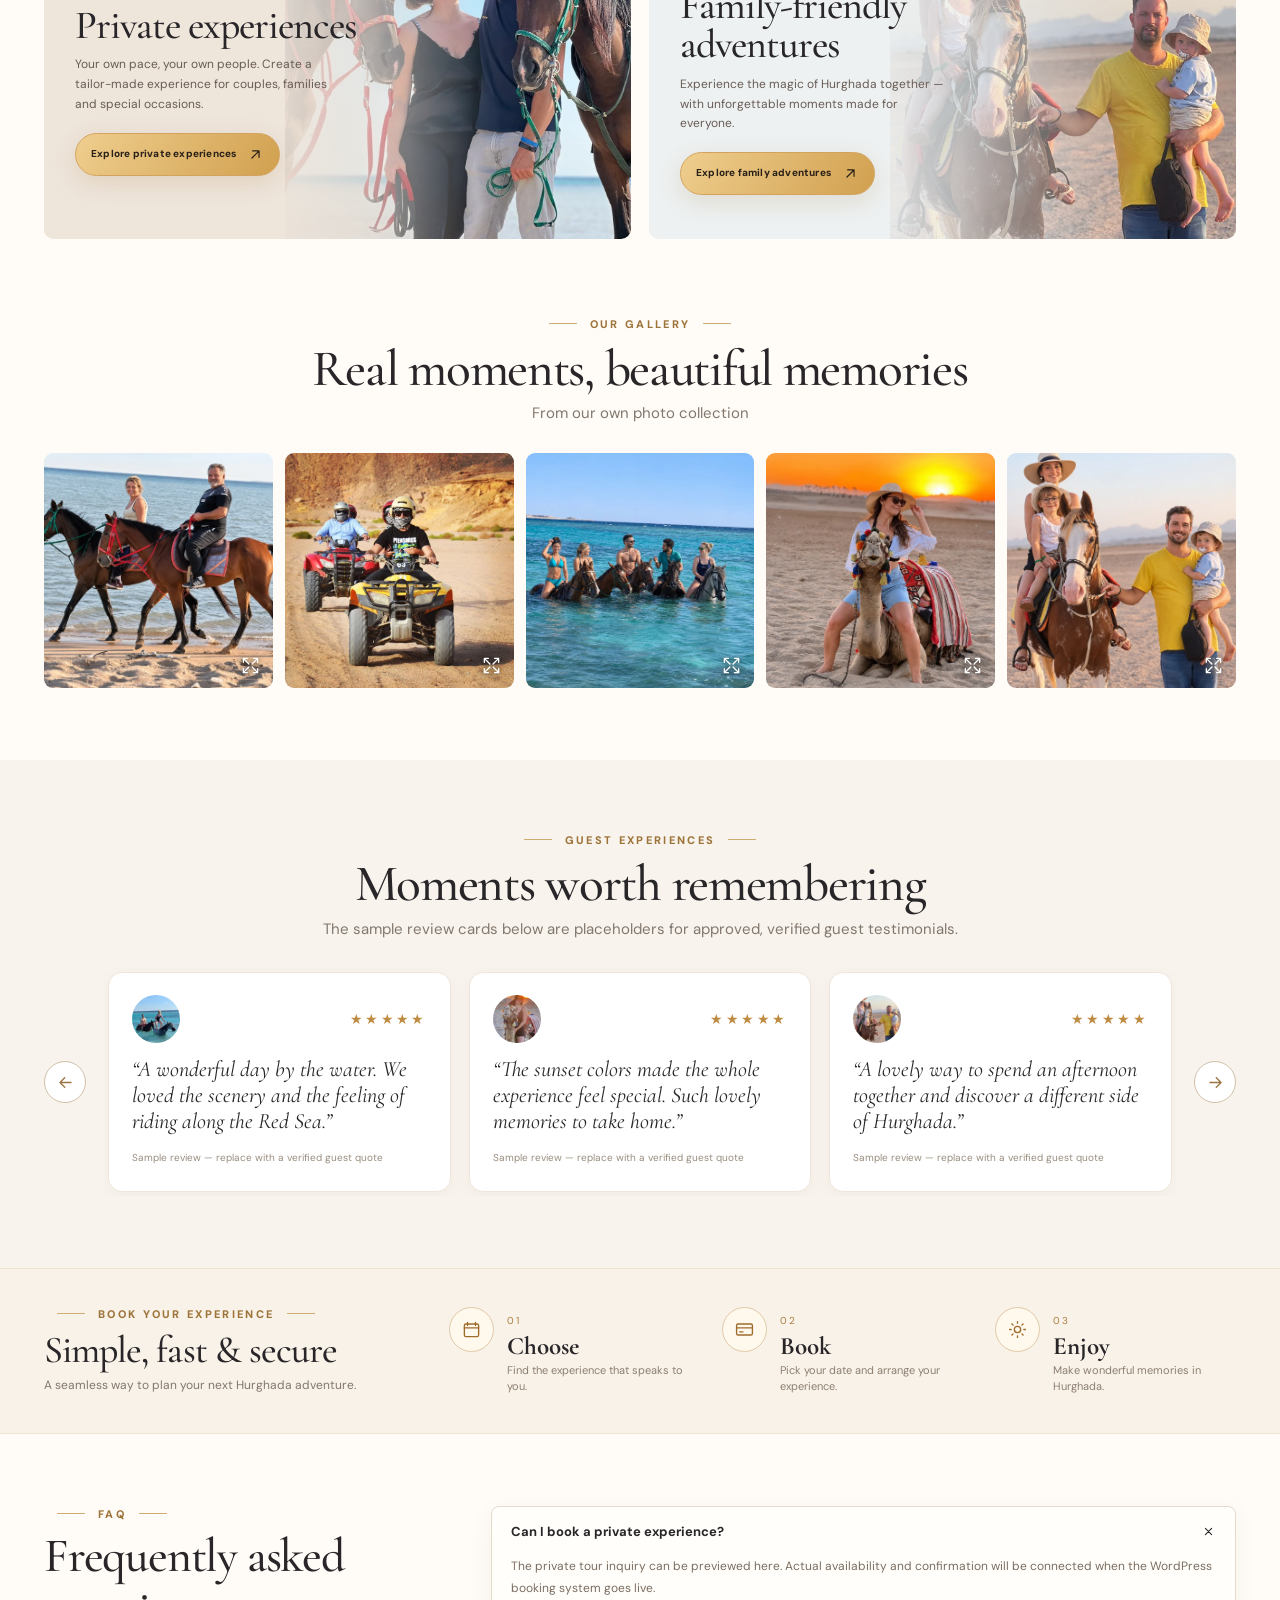
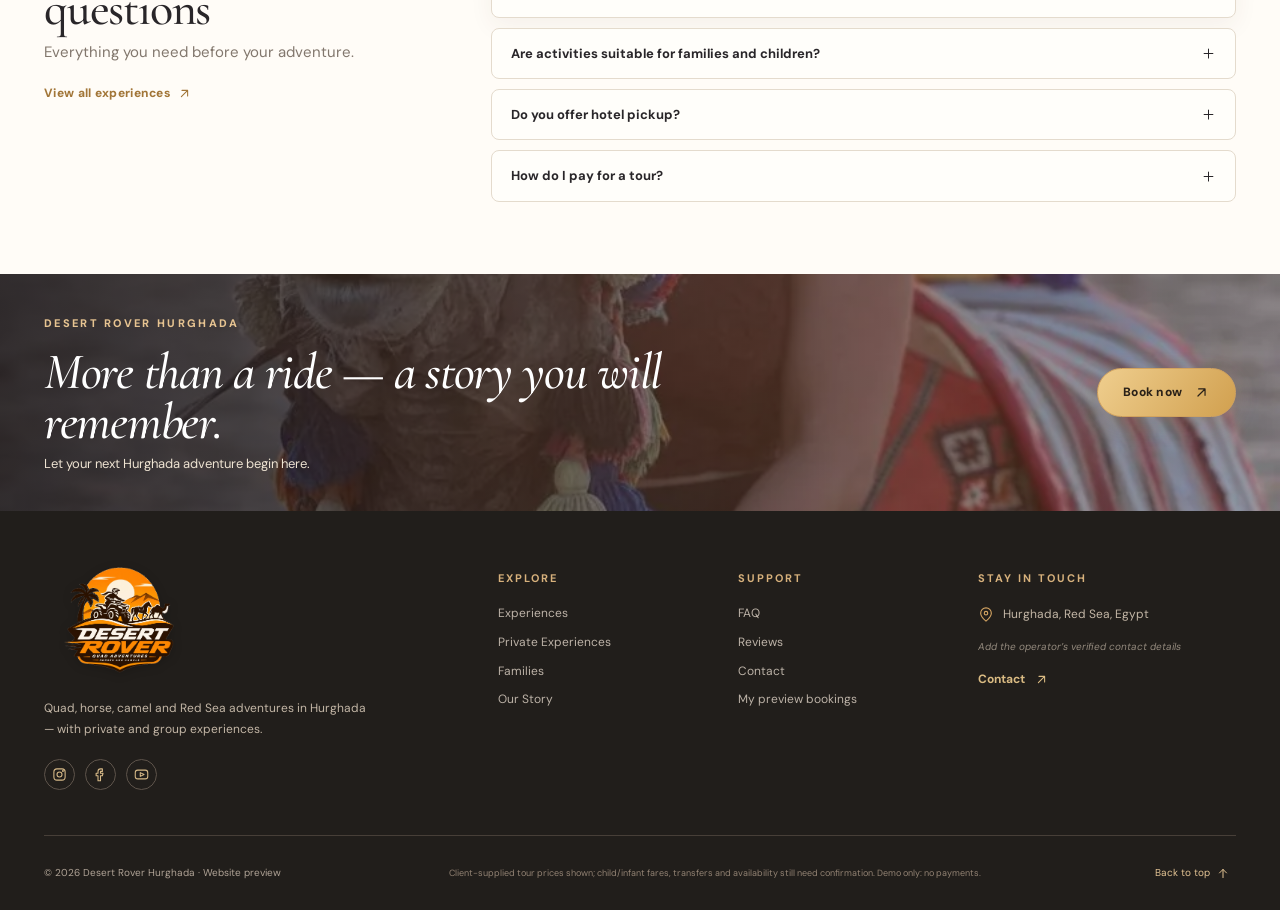
==== commit de3269e6: "Update tour prices, booking rules and images" ====
--- a/index.html
+++ b/index.html
@@ -4,7 +4,7 @@
   <meta charset="UTF-8" />
   <meta name="viewport" content="width=device-width, initial-scale=1.0" />
   <meta name="theme-color" content="#292628" />
-  <meta name="description" content="Desert Rover Hurghada — discover authentic horse, camel and desert experiences. Website presentation preview." />
+  <meta name="description" content="Desert Rover Hurghada — discover quad safaris, horse rides, camel trips and private Red Sea experiences. Website presentation preview." />
   <meta name="robots" content="noindex,nofollow" />
   <link rel="icon" type="image/svg+xml" href="assets/favicon.svg" />
   <link rel="preconnect" href="https://fonts.googleapis.com" />
--- a/assets/css/style.css
+++ b/assets/css/style.css
@@ -1,11 +1,54 @@
 /* Desert Rover — high fidelity WordPress-ready frontend prototype */
-:root{--ink:#292629;--ink-muted:#706963;--gold:#d2a359;--gold-light:#f2d29b;--sand:#f8f4ed;--sand-deep:#eee5d8;--cream:#fffcf7;--brown:#554135;--night:#221e1b;--line:#e8e0d4;--shadow:0 16px 45px rgba(53,44,35,.09);--serif:'Cormorant Garamond',Georgia,'Times New Roman',serif;--sans:'DM Sans',Arial,sans-serif;--arabic:'Noto Sans Arabic',sans-serif;--max:1260px;--header-h:88px}*,*:before,*:after{box-sizing:border-box}html{scroll-behavior:smooth;scroll-padding-top:100px}body{margin:0;background:var(--cream);font-family:var(--sans);font-size:15px;line-height:1.65;color:var(--ink);-webkit-font-smoothing:antialiased}body.no-scroll{overflow:hidden}body.rtl{font-family:var(--arabic)}img{max-width:100%;display:block}button,input,select,textarea{font:inherit}button{cursor:pointer}a{color:inherit;text-decoration:none}input,select,textarea{min-width:0}svg{width:19px;height:19px;flex:none;vertical-align:middle}h1,h2,h3,h4,p{margin-top:0}h1,h2,h3,h4{line-height:1.1}button:focus-visible,a:focus-visible,input:focus-visible,textarea:focus-visible,select:focus-visible,summary:focus-visible{outline:3px solid var(--gold);outline-offset:4px}::selection{background:#dcb877;color:#251d15}.container{width:min(var(--max),calc(100% - 88px));margin:0 auto}.serif{font-family:var(--serif);font-weight:500;letter-spacing:-.025em}.section{padding:95px 0}.soft{background:var(--sand)}.hidden{display:none!important}.subtle{color:#8c8279}.eyebrow{text-transform:uppercase;letter-spacing:.21em;font-size:11px;font-weight:800;color:#9d7339;line-height:1.5}.eyebrow.light{color:#e7c491}.ornament:before,.ornament:after{content:'';display:inline-block;width:28px;height:1px;background:#d0ab74;margin:0 13px 4px}.text-center{text-align:center}.section-heading{margin-bottom:38px}.section-heading h2{font-size:clamp(38px,4vw,59px);margin:8px 0 4px}.section-heading p{font-size:15px;color:#82776d;max-width:670px;margin:0}.section-heading.text-center p{margin:0 auto}.lead{font-size:17px;color:#6b5e56;line-height:1.8}.btn{appearance:none;border:1px solid transparent;border-radius:100px;display:inline-flex;align-items:center;justify-content:center;gap:11px;text-align:center;padding:15px 25px;min-height:49px;font-size:12px;line-height:1.25;letter-spacing:.02em;font-weight:800;transition:transform .3s,background .3s,color .3s,box-shadow .3s;white-space:normal}.btn svg{width:17px;height:17px}.btn:hover{transform:translateY(-3px)}.btn-gold{background:linear-gradient(125deg,#efce8e,#d1a04f);color:#2a2118;border-color:#d2a35e;box-shadow:0 7px 24px rgba(156,103,36,.16)}.btn-gold:hover{background:#f1d7a4;box-shadow:0 10px 28px rgba(156,103,36,.24)}.btn-outline-light{background:rgba(29,26,26,.12);color:white;border-color:rgba(246,231,208,.7)}.btn-outline-light:hover{background:rgba(255,255,255,.13)}.btn-outline-dark{background:transparent;border-color:#a89477;color:var(--brown)}.btn-small{font-size:11px;padding:11px 16px;min-height:42px}.btn-full{width:100%}.text-link{font-weight:800;color:#a27638;display:inline-flex;align-items:center;gap:7px;font-size:12px;letter-spacing:.025em}.text-link:hover{color:#6f4e25}.text-link svg{width:15px}.serif em{font-style:italic}.site-loader{position:fixed;inset:0;background:#241e1b;display:flex;align-items:center;justify-content:center;z-index:99999;transform:translateY(0);will-change:transform}.site-loader.loaded{opacity:0;pointer-events:none;transition:opacity .45s}.loader-core{color:#eee5d6;min-width:250px;text-align:center}.loader-core svg{width:130px;height:63px;margin:0 auto 14px}.loader-core strong{display:block;letter-spacing:.08em;font-family:var(--serif);font-size:37px;font-weight:500;line-height:1}.loader-core>span{font-size:11px;letter-spacing:.48em;color:var(--gold)}.loader-track{height:2px;background:#514438;margin:35px auto 18px;overflow:hidden;width:170px}.loader-track i{display:block;width:100%;height:100%;background:var(--gold);transform:scaleX(0);transform-origin:left}.loader-core small{font-size:9px;letter-spacing:.25em;color:#9d8871}.announcement{height:32px;background:#211f20;color:#e9d7bb;display:flex;align-items:center;justify-content:center;padding:0 25px;gap:38px;font-size:10px;letter-spacing:.14em;font-weight:600}.announcement span{display:inline-flex;align-items:center;gap:9px}.announcement svg{width:12px;color:#d5ab70}.announcement-right{color:#a99885}.site-header{height:var(--header-h);background:#292628;position:sticky;top:0;z-index:50;color:#fff;box-shadow:0 2px 15px rgba(0,0,0,.1)}.site-header.scrolled{box-shadow:0 5px 32px rgba(27,21,17,.18)}.header-inner{height:100%;display:flex;align-items:center;justify-content:space-between;gap:22px}.brand{display:inline-flex;gap:8px;align-items:center;flex:none;color:#f1e5cc;line-height:1;text-align:center}.brand-mountain{width:63px;height:43px;color:#c9a15f}.brand span{display:flex;flex-direction:column;align-items:center;white-space:nowrap}.brand strong{font-family:var(--serif);font-size:27px;letter-spacing:-.06em;font-weight:600;line-height:1}.brand small{color:#d2aa6e;font-family:var(--sans);font-size:8px;letter-spacing:.13em;margin-top:5px}.desktop-nav{display:flex;gap:clamp(12px,1.7vw,27px);align-items:center;margin-left:auto}.nav-link{font-size:11px;font-weight:600;color:#f1e9de;opacity:.86;white-space:nowrap;transition:color .2s,opacity .2s}.nav-link:hover,.nav-link.active{opacity:1;color:#f1cd91}.header-actions{display:flex;gap:10px;align-items:center}.lang-switch{border:1px solid rgba(221,192,154,.47);border-radius:40px;padding:3px;display:flex;gap:1px}.lang-btn{padding:5px 6px;border:0;border-radius:100px;background:transparent;color:#e8dbc9;font-size:9px;font-weight:800}.lang-btn.selected{background:#dcb674;color:#2b211b}.icon-btn{background:none;border:0;color:#fff;display:grid;place-items:center;width:30px;height:33px}.menu-toggle{display:none;color:#fff;background:transparent;border:1px solid #746451;width:43px;height:43px;border-radius:50%;align-items:center;justify-content:center}.mobile-menu{display:none}.home-hero{height:620px;position:relative;color:#fff;background:#2f2927;overflow:hidden}.hero-photo{position:absolute;inset:0;background-position:center;background-size:cover;will-change:transform}.home-hero:before{content:'';position:absolute;z-index:1;inset:0;background:linear-gradient(90deg,rgba(25,22,21,.32),transparent 66%),linear-gradient(0deg,rgba(21,18,20,.45),transparent 38%)}.hero-grain{position:absolute;inset:0;opacity:.09;z-index:1;pointer-events:none;background-image:url("data:image/svg+xml,%3Csvg viewBox='0 0 160 160' xmlns='http://www.w3.org/2000/svg'%3E%3Cfilter id='n'%3E%3CfeTurbulence type='fractalNoise' baseFrequency='.59' numOctaves='3' stitchTiles='stitch'/%3E%3C/filter%3E%3Crect width='100%25' height='100%25' filter='url(%23n)' opacity='.55'/%3E%3C/svg%3E")}.hero-inner{height:100%;position:relative;z-index:2;display:flex;align-items:center}.hero-content{width:min(650px,60%);padding-bottom:23px}.hero-eyebrow{letter-spacing:.32em;color:#e4c99f;display:block;margin-bottom:17px}.hero-content h1{font-size:clamp(72px,7.35vw,122px);font-weight:500;line-height:.78;letter-spacing:-.055em;margin:0 0 23px}.hero-content h1 span{display:block}.hero-tagline{font-size:clamp(25px,2.9vw,39px);font-style:italic;color:#e4c18c;line-height:1.08;margin-bottom:15px}.hero-content p{max-width:480px;font-size:14px;line-height:1.7;color:#f1eee7;margin-bottom:26px}.hero-buttons{display:flex;align-items:center;gap:12px;flex-wrap:wrap}.hero-side-label{position:absolute;bottom:52px;right:0;font-size:10px;letter-spacing:.24em;writing-mode:vertical-rl;color:#e4d5c4}.hero-side-label span{display:inline-block;width:1px;height:38px;background:#deb77c;margin:10px auto}.scroll-label{position:absolute;z-index:3;bottom:36px;left:calc((100% - min(var(--max),100% - 88px))/2);font-size:9px;letter-spacing:.18em;color:#e9dbcb;display:flex;align-items:center;gap:12px}.scroll-label span{height:1px;width:60px;background:#c7a272}.trust-band{background:#fbf9f5;border-bottom:1px solid #ede6dc}.trust-items{display:grid;grid-template-columns:repeat(4,1fr);gap:8px}.trust-item{display:flex;align-items:center;justify-content:center;gap:19px;padding:25px 13px;position:relative}.trust-item+ .trust-item:before{content:'';position:absolute;height:28px;width:1px;background:#e5dbce;left:0}.trust-item>svg{width:32px;height:32px;color:#9f6f37;stroke-width:1.3}.trust-item>span{display:flex;flex-direction:column}.trust-item strong{font-size:10px;letter-spacing:.09em;text-transform:uppercase}.trust-item small{font-size:11px;color:#84776d;max-width:200px;line-height:1.4}.experiences-feature{background:linear-gradient(#fffcf7,#f9f5ee)}.category-grid{display:grid;grid-template-columns:repeat(4,1fr);gap:16px}.category-card{height:282px;position:relative;border-radius:11px;overflow:hidden;background:#bfb7ab;color:white;display:block;isolation:isolate}.category-card img{width:100%;height:100%;object-fit:cover;object-position:center 40%;transition:transform .8s cubic-bezier(.22,.7,.27,1)}.category-card:hover img{transform:scale(1.09)}.category-card .category-shade{position:absolute;inset:0;background:linear-gradient(0deg,rgba(20,25,25,.85),transparent 58%)}.category-copy{position:absolute;bottom:19px;left:20px;right:20px;display:flex;align-items:end;justify-content:space-between;gap:7px}.category-copy strong{font-size:28px;font-weight:500;line-height:.94;max-width:195px}.category-copy>span{display:flex;gap:4px;align-items:center;font-size:10px;white-space:nowrap;opacity:.94}.category-copy svg{width:16px}.story-banner{min-height:405px;display:flex;align-items:center;background-color:#4e3631;background-size:cover;background-position:center;position:relative;color:white}.story-banner:before{content:'';position:absolute;inset:0;background:linear-gradient(90deg,rgba(35,28,28,.57),rgba(40,26,28,.12) 74%)}.story-banner-content{position:relative;z-index:1}.story-banner h2{font-size:clamp(55px,5.5vw,83px);font-style:italic;line-height:.95;margin:10px 0}.story-banner p{font-size:14px;line-height:1.75;max-width:515px;color:#fff0e0;margin:18px 0 26px}.promo-section{padding:62px 0 77px}.promo-grid{display:grid;grid-template-columns:1fr 1fr;gap:18px}.promo-card{height:333px;position:relative;overflow:hidden;border-radius:10px;background:#eee5db;display:flex;align-items:center}.promo-card:nth-child(2){background:#edf1f1}.promo-card .promo-text{position:relative;z-index:3;width:57%;padding:30px 0 30px 31px}.promo-card:before{position:absolute;content:'';z-index:2;inset:0;background:linear-gradient(90deg,#eee5db 0%,#eee5db 36%,rgba(238,229,219,.75) 53%,transparent 78%)}.promo-card:nth-child(2):before{background:linear-gradient(90deg,#edf1f1 0%,#edf1f1 33%,rgba(237,241,241,.72) 53%,transparent 83%)}.promo-card img{position:absolute;z-index:1;right:0;top:0;height:100%;width:59%;object-fit:cover;object-position:center 40%;transition:transform .7s}.promo-card:hover img{transform:scale(1.035)}.promo-card h3{font-size:40px;line-height:.97;margin:11px 0}.promo-card p{font-size:12px;line-height:1.65;color:#695c56;max-width:265px;margin-bottom:18px}.promo-card .btn{font-size:10px;padding:12px 15px}.image-gallery-section{padding-top:35px}.mini-gallery{display:grid;grid-template-columns:repeat(5,1fr);gap:12px}.gallery-tile{border:0;padding:0;height:235px;border-radius:9px;overflow:hidden;position:relative;background:#d9cbbb}.gallery-tile img{height:100%;width:100%;object-fit:cover;transition:transform .7s}.gallery-tile:hover img{transform:scale(1.07)}.gallery-tile svg{position:absolute;right:13px;bottom:13px;color:#fff;filter:drop-shadow(0 1px 3px #111)}.reviews-section{position:relative}.review-layout{display:flex;align-items:center;gap:18px}.round-nav{flex:none;border:1px solid #d2c0aa;color:#9c7444;background:#fff;border-radius:50%;width:42px;height:42px;display:grid;place-items:center}.round-nav:hover{background:#efe3d2}.review-grid{display:grid;grid-auto-flow:column;grid-auto-columns:minmax(230px,1fr);gap:18px;flex:1;overflow-x:auto;scrollbar-width:none;scroll-snap-type:x mandatory;padding:4px}.review-grid::-webkit-scrollbar{display:none}.review-card{min-height:202px;padding:22px 23px;background:#fff;border:1px solid #eee6da;border-radius:14px;box-shadow:0 4px 19px rgba(35,28,20,.035);scroll-snap-align:start}.review-top{display:flex;align-items:center;justify-content:space-between}.review-top img{width:48px;height:48px;object-fit:cover;border-radius:50%}.stars{color:#be8b42;letter-spacing:.17em;font-size:14px}.review-card blockquote{font-family:var(--serif);font-style:italic;font-size:22px;line-height:1.16;margin:14px 0 10px}.review-card small{font-size:10px;color:#998c7e}.process-section{padding:50px 0;background:#f8f2e8;border-top:1px solid #eee2d1;border-bottom:1px solid #eee2d1}.process-grid{display:grid;grid-template-columns:1.55fr 1fr 1fr 1fr;align-items:center;gap:32px}.process-intro .section-heading{margin-bottom:0}.process-intro h2{font-size:38px}.process-intro .section-heading p{font-size:12px}.process-step{display:flex;align-items:flex-start;gap:13px}.process-icon{border:1px solid #e2caa8;background:#fff8ed;border-radius:100%;height:45px;width:45px;display:grid;place-items:center;color:#9e6b2c;flex:none}.process-step small{font-size:10px;color:#ac7d41;letter-spacing:.15em}.process-step h3{margin:1px 0 3px;font-family:var(--serif);font-size:25px}.process-step p{font-size:11px;line-height:1.45;color:#8d7e70;margin:0}.faq-layout{display:grid;grid-template-columns:.6fr 1.4fr;gap:10vw}.faq-layout .section-heading{margin-bottom:15px}.faq-layout h2{font-size:48px}.accordion-list{display:flex;flex-direction:column;gap:10px}.accordion{border:1px solid #e4dbcd;background:#fffefa;border-radius:8px;overflow:hidden;transition:box-shadow .2s}.accordion[open]{box-shadow:0 8px 25px rgba(83,57,31,.06)}.accordion summary{display:flex;justify-content:space-between;gap:20px;align-items:center;list-style:none;cursor:pointer;padding:14px 19px;font-size:13px;font-weight:700}.accordion summary::-webkit-details-marker{display:none}.accordion summary svg{width:15px;transition:transform .3s;flex:none}.accordion[open] summary svg{transform:rotate(45deg)}.accordion p{padding:0 19px 17px;color:#7b6d61;font-size:12px;line-height:1.8;margin:0}.closing-banner{position:relative;overflow:hidden;min-height:270px;background:linear-gradient(90deg,rgba(31,25,25,.86),rgba(37,28,26,.3)),url('../images/camel-sunset.webp') center 50%/cover;color:white;display:flex;align-items:center}.closing-content{display:flex;align-items:center;justify-content:space-between;gap:30px}.closing-content h2{max-width:670px;font-size:clamp(40px,4vw,64px);font-style:italic;margin:12px 0 6px;line-height:.98}.closing-content p{font-size:13px;color:#eee3d2;margin:0}.footer{background:#211e1b;color:#f0e4d3;padding:71px 0 0}.footer-grid{display:grid;grid-template-columns:2.2fr 1fr 1fr 1.45fr;gap:62px}.footer .brand strong{font-size:27px}.footer-about p{font-size:12px;line-height:1.7;color:#b9afa4;max-width:330px;margin:23px 0 18px}.footer-social{display:flex;align-items:center;gap:10px}.footer-social span{display:grid;place-items:center;border:1px solid #5e544b;border-radius:50%;width:31px;height:31px;color:#d8ba88}.footer-social svg{width:15px}.footer h4{font-size:11px;text-transform:uppercase;letter-spacing:.18em;color:#d7b17c;font-weight:700;margin:7px 0 20px}.footer-grid>div>a:not(.brand):not(.footer-help){display:block;font-size:12px;color:#bcb2a7;margin:9px 0;transition:color .2s}.footer a:hover{color:#eed09e!important}.footer-grid>div>p{font-size:12px;line-height:1.8;color:#c3b6a6;display:flex;align-items:center;gap:9px}.footer-grid>div>p svg{width:16px;color:#d4a462}.footer-grid .preview-contacts{font-size:10px;opacity:.7;font-style:italic}.footer-help{display:inline-flex;gap:9px;align-items:center;font-size:12px;font-weight:700;color:#dabb83}.footer-help svg{width:15px}.footer-bottom{border-top:1px solid #473f38;margin-top:68px;min-height:75px;display:flex;align-items:center;justify-content:space-between;gap:25px;font-size:10px;color:#b0a396}.footer-bottom .preview-small{font-size:9px;color:#928273;max-width:550px}.back-top{border:0;background:transparent;color:#e4c494;font-size:10px;display:flex;align-items:center;gap:6px}.back-top svg{width:14px}.toast{position:fixed;bottom:30px;right:30px;background:#29211c;color:#fff;border-left:3px solid #ddbb7e;padding:14px 22px;z-index:999;opacity:0;transform:translateY(18px);pointer-events:none;transition:all .25s;box-shadow:var(--shadow);border-radius:7px;font-size:12px;max-width:min(440px,90vw)}.toast.is-visible{opacity:1;transform:translateY(0)}.lightbox{position:fixed;inset:0;z-index:1000;background:rgba(15,12,12,.95);display:none;justify-content:center;align-items:center;padding:45px}.lightbox.open{display:flex}.lightbox img{max-height:90vh;max-width:93vw;width:auto;object-fit:contain;border-radius:5px}.lightbox-close{position:absolute;right:24px;top:24px;background:#fff;border:0;color:#222;width:42px;height:42px;border-radius:50%;display:grid;place-items:center}.lightbox-close svg{width:19px}.page-hero{height:365px;position:relative;background:linear-gradient(90deg,rgba(23,19,18,.82),rgba(35,27,24,.32)),var(--hero-page-image) center 42%/cover;color:white;display:flex;align-items:center}.page-hero-inner{position:relative;padding-top:10px}.page-hero h1{font-size:clamp(54px,5.2vw,84px);max-width:800px;margin:12px 0 8px;line-height:.91}.page-hero p{max-width:560px;color:#ecdfd2;font-size:14px;margin:18px 0 0}.listing-controls{display:flex;justify-content:space-between;align-items:end;gap:25px;margin-bottom:25px}.listing-copy h2{font-size:46px;margin:8px 0 0}.listing-actions{display:flex;gap:12px}.search-field,.select-wrap{border:1px solid #e3d9cc;background:#fff;border-radius:7px;height:48px;display:flex;align-items:center;gap:8px;padding:0 13px;color:#9a7952}.search-field input,.select-wrap select{border:0;background:none;outline:0;min-width:0;width:190px;font-size:12px;color:#302825}.select-wrap select{width:150px}.filter-row{display:flex;align-items:center;gap:8px;flex-wrap:wrap;margin-bottom:25px}.filter-chip{padding:9px 16px;border:1px solid #dcd1c1;border-radius:50px;background:#fff;color:#665b51;font-size:11px;font-weight:700}.filter-chip.active,.filter-chip:hover{background:#29221f;color:#f5d49a;border-color:#29221f}.tour-grid{display:grid;grid-template-columns:repeat(4,minmax(0,1fr));gap:20px}.tour-card{border-radius:11px;background:#fff;border:1px solid #eee8df;overflow:hidden;position:relative;box-shadow:0 5px 25px rgba(29,24,17,.03);transition:transform .25s,box-shadow .25s}.tour-card:hover{transform:translateY(-5px);box-shadow:0 20px 35px rgba(45,34,27,.1)}.tour-image{position:relative;display:block;height:207px;overflow:hidden;background:#d8c6b4}.tour-image img{height:100%;width:100%;object-fit:cover;transition:transform .5s}.tour-card:hover .tour-image img{transform:scale(1.05)}.tour-chip{position:absolute;top:13px;left:13px;background:rgba(255,249,237,.94);color:#6a4c30;padding:6px 11px;font-size:10px;font-weight:800;border-radius:50px;backdrop-filter:blur(5px)}.favorite{position:absolute;top:12px;right:12px;border:0;background:rgba(255,255,255,.92);width:33px;height:33px;display:grid;place-items:center;border-radius:50%;color:#6e5442;z-index:3}.favorite svg{width:17px}.favorite.is-active{color:#d35b58;background:#fff3ee}.favorite.is-active svg{fill:#d35b58}.tour-card-body{padding:18px 17px 16px}.tour-meta{font-size:10px;color:#a18e7a;display:flex;align-items:center;gap:5px}.tour-meta svg{width:12px;height:12px}.tour-meta span{margin:0 5px}.tour-title{font-family:var(--serif);font-size:25px;font-weight:700;line-height:1.1;display:block;min-height:58px;margin:10px 0 4px}.tour-title:hover{color:#a37741}.tour-card-body p{font-size:11px;color:#83766c;line-height:1.58;min-height:51px;margin-bottom:16px}.tour-card-bottom{border-top:1px solid #f0e9df;display:flex;align-items:center;justify-content:space-between;gap:5px;padding-top:14px}.tour-card-bottom>span{display:flex;align-items:baseline;gap:4px}.tour-card-bottom small{font-size:10px;color:#897b6c}.tour-card-bottom strong{font-size:19px;color:#ac7a3d}.circle-arrow{width:36px;height:36px;background:#e6c48b;border-radius:50%;display:grid;place-items:center}.circle-arrow svg{width:17px}.circle-arrow:hover{background:#cfa058}.no-results{text-align:center;border:1px dashed #e0d0ba;border-radius:12px;padding:80px 20px}.no-results>svg{width:42px;height:42px;color:#ad8352}.no-results h3{font-family:var(--serif);font-size:34px}.detail-intro{padding:46px 0 28px;background:#fbf7f0}.breadcrumbs{display:flex;align-items:center;gap:8px;color:#a18e79;font-size:11px;margin-bottom:27px}.breadcrumbs svg{width:12px}.detail-intro h1{font-size:clamp(52px,5vw,77px);margin:9px 0 20px}.detail-metas{display:flex;flex-wrap:wrap;gap:23px;color:#6d6055;font-size:12px}.detail-metas span{display:inline-flex;gap:7px;align-items:center}.detail-metas svg{color:#b38b56;width:15px}.detail-main{display:grid;grid-template-columns:minmax(0,1.55fr) minmax(290px,.7fr);gap:45px;padding:28px 0 80px;align-items:start}.detail-gallery{display:grid;gap:9px}.detail-featured{height:440px;position:relative;padding:0;border:0;border-radius:12px;overflow:hidden;background:#e3d5c9}.detail-featured>img{width:100%;height:100%;object-fit:cover;object-position:center 40%}.detail-featured>svg{position:absolute;bottom:20px;right:20px;color:white}.detail-thumbs{display:grid;grid-template-columns:repeat(3,1fr);gap:9px}.detail-thumbs button{height:140px;border:0;padding:0;overflow:hidden;border-radius:8px}.detail-thumbs img{width:100%;height:100%;object-fit:cover}.detail-copy{margin-top:55px}.detail-copy h2{font-size:49px;margin:9px 0}.detail-copy>p{font-size:15px;color:#695d52;line-height:1.9;max-width:720px}.detail-highlights{display:grid;grid-template-columns:repeat(3,1fr);border-top:1px solid #e7dacc;border-bottom:1px solid #e7dacc;margin:32px 0;padding:20px 0;gap:10px}.detail-highlights>div{display:flex;gap:11px;align-items:center}.detail-highlights svg{color:#b18245;width:25px;height:25px}.detail-highlights span{display:flex;flex-direction:column;font-size:10px;color:#948779}.detail-highlights strong{font-size:12px;color:#40352d}.content-block{border-bottom:1px solid #e9e0d4;padding:30px 0}.content-block h3{font-size:34px;margin:0 0 20px}.timeline{display:flex;flex-direction:column;gap:0;border-left:1px solid #dcc4a3;margin-left:15px;padding-left:26px}.timeline>div{position:relative;padding:0 0 22px}.timeline b{position:absolute;left:-42px;top:0;width:30px;height:30px;border-radius:50%;background:#fff6e6;color:#9b713b;border:1px solid #dbc29f;display:grid;place-items:center;font-size:10px}.timeline p{font-size:14px;margin:3px 0;color:#74685d}.feature-list{list-style:none;margin:0;padding:0;display:grid;gap:12px}.feature-list li{display:flex;align-items:flex-start;gap:11px;font-size:13px;color:#645a51}.feature-list svg{width:17px;color:#bc915b;margin-top:2px}.soft-note{font-size:11px;color:#978675;line-height:1.7;margin-top:16px}.booking-card{position:sticky;top:25px}.booking-card-inner{border:1px solid #e7dccf;background:#fff;border-radius:14px;padding:30px;box-shadow:var(--shadow)}.booking-price{display:flex;align-items:baseline;gap:7px;margin:9px 0 10px}.booking-price small{font-size:11px;color:#9c8b7b}.booking-price strong{font-size:39px;color:#a8783d;line-height:1}.booking-price span{font-size:12px;color:#8e7d6c}.detail-book-form{display:grid;gap:15px;margin-top:20px}.detail-book-form>label,.form-stack label,.inquiry-card label{font-size:12px;font-weight:700;display:flex;flex-direction:column;gap:8px;color:#655548}.detail-book-form input,.inquiry-card input,.inquiry-card select,.inquiry-card textarea,.form-stack input,.form-stack textarea{border:1px solid #e5dacc;background:#fffefd;border-radius:7px;min-height:48px;width:100%;padding:11px 13px;color:#332b24;font-size:13px}.form-stack textarea,.inquiry-card textarea{min-height:100px;resize:vertical}.counter-row{display:flex;align-items:center;justify-content:space-between;font-size:12px;color:#655b50;font-weight:700}.counter{border:1px solid #e4dbcf;border-radius:40px;height:39px;display:flex;align-items:center;gap:5px}.counter button{width:37px;height:37px;border:0;border-radius:50%;background:transparent;color:#65513d;font-size:19px}.counter button:hover{background:#f8eedf}.counter output{width:19px;text-align:center}.total-row{border-top:1px solid #e9dfd2;margin-top:7px;padding-top:18px;display:flex;justify-content:space-between;align-items:center;font-size:13px}.total-row strong{font-size:26px;color:#a87635}.booking-foot{font-size:10px;color:#908373;display:flex;gap:8px;margin-top:18px;align-items:flex-start;line-height:1.6}.booking-foot svg{color:#ad8859;width:16px}.related-section{background:#f8f3eb}.private-layout{display:grid;grid-template-columns:1.1fr .82fr;gap:90px;align-items:start}.private-layout>div>h2{font-size:65px;margin:17px 0}.private-layout .lead{max-width:630px}.private-points{display:grid;grid-template-columns:repeat(3,1fr);gap:10px;margin:35px 0}.private-points>div{border-top:1px solid #e4d2bd;padding-top:19px;font-size:12px}.private-points svg{display:block;color:#ba8a4b;width:29px;height:29px;margin-bottom:7px}.private-photo{width:100%;height:380px;object-fit:cover;object-position:center 40%;border-radius:11px}.inquiry-card,.checkout-form-card,.checkout-summary{background:#fff;border:1px solid #eee2d4;border-radius:15px;padding:33px;box-shadow:var(--shadow)}.inquiry-card{display:grid;gap:18px}.inquiry-card h3{font-size:40px;margin:0}.inquiry-card h2{font-size:48px;margin:0}.form-columns{display:grid;grid-template-columns:1fr 1fr;gap:15px}.family-layout{display:grid;grid-template-columns:1fr 1fr;align-items:center;gap:60px}.family-main-photo{height:480px;width:100%;object-fit:cover;object-position:center 35%;border-radius:10px}.family-copy h3{font-size:53px;margin-bottom:20px}.family-copy p{color:#706358;font-size:15px}.family-copy .feature-list{margin:25px 0}.section-spacer{padding-top:80px}.story-content{display:grid;grid-template-columns:1.1fr .9fr;align-items:center;gap:90px}.story-content h2{font-size:60px;margin:16px 0}.story-content p:not(.lead){font-size:14px;color:#82766b;line-height:1.9;margin-bottom:25px}.story-photos{display:grid;grid-template-columns:1fr 1fr;gap:15px}.story-photos img{width:100%;height:470px;object-fit:cover;border-radius:9px}.story-photos img:nth-child(2){height:400px;align-self:center}.photo-wall{display:grid;grid-template-columns:repeat(3,1fr);gap:14px}.wall-photo{height:320px;border:0;border-radius:10px;padding:0;overflow:hidden;background:#ded3c7}.wall-photo img{width:100%;height:100%;object-fit:cover;transition:transform .7s}.wall-photo:hover img{transform:scale(1.06)}.photo-wall-large .wall-photo:nth-child(4n){height:380px}.faq-page-layout{display:grid;grid-template-columns:.7fr 1fr;gap:80px}.contact-layout{display:grid;grid-template-columns:.9fr 1fr;gap:90px}.contact-info h2{font-size:63px;margin:15px 0}.contact-info>p{font-size:14px;color:#827365;line-height:1.85}.contact-info>img{width:100%;height:320px;object-fit:cover;border-radius:10px;margin-top:28px}.info-cell{display:flex;gap:15px;align-items:start;border-top:1px solid #e8ddcf;padding:15px 0}.info-cell svg{color:#ad8554;width:22px}.info-cell>div{display:flex;flex-direction:column}.info-cell strong{font-size:13px}.info-cell span{font-size:12px;color:#817467}.checkout-layout{display:grid;grid-template-columns:1.3fr .75fr;gap:35px;align-items:start}.checkout-form-card h2{font-size:48px;margin:7px 0 26px}.form-stack{display:grid;gap:19px}.payment-preview{background:#f8f2e9;border:1px dashed #d9bb92;padding:16px;border-radius:8px;display:flex;align-items:start;gap:11px;color:#775d3f;font-size:12px}.payment-preview svg{color:#a97c3c}.checkout-summary h3{font-size:37px;margin-bottom:20px}.checkout-summary>img{width:100%;height:180px;object-fit:cover;object-position:center 35%;border-radius:8px}.checkout-summary h4{font-size:21px;font-family:var(--serif);margin:20px 0}.summary-row{display:flex;justify-content:space-between;align-items:center;gap:12px;border-bottom:1px solid #efe8dd;padding:12px 0;font-size:12px}.summary-row span{color:#80746b}.summary-row strong{font-size:13px;text-align:end}.summary-row.final strong{font-size:24px;color:#a47741}.checkout-summary .text-link{margin-top:15px}.success-wrap{display:flex;justify-content:center}.success-card{width:min(650px,100%);text-align:center;background:white;padding:55px;border:1px solid #ede2d2;border-radius:16px;box-shadow:var(--shadow)}.success-card>.success-icon{width:65px;height:65px;color:#7a9b7d;margin-bottom:18px}.success-card h2{font-size:46px}.success-card>p{color:#786d62}.success-actions{display:flex;align-items:center;justify-content:center;gap:13px;margin-top:26px;flex-wrap:wrap}.booking-history{display:grid;gap:15px}.history-card{display:grid;grid-template-columns:180px 1fr auto;align-items:center;gap:28px;padding:17px;border:1px solid #e7dece;border-radius:12px;background:white}.history-card>img{width:180px;height:130px;object-fit:cover;border-radius:8px}.history-card h3{font-size:32px;margin:6px 0}.history-card p{font-size:12px;color:#796d61;margin:0}.history-card strong{color:#a27742}.empty-bookings{text-align:center;padding:65px;border:1px dashed #ddd0be}.empty-bookings>svg{color:#ae8551;width:60px;height:60px}.empty-bookings h2{font-size:42px}.rtl .header-inner,.rtl .trust-items,.rtl .footer-grid,.rtl .process-grid{direction:rtl}.rtl .hero-content,.rtl .page-hero-inner,.rtl .footer,.rtl .section,.rtl .faq-layout{direction:rtl}.rtl .serif{font-family:var(--arabic);font-weight:500;letter-spacing:0}.rtl .hero-content h1{font-size:clamp(52px,5.5vw,90px);line-height:1.15}.rtl .hero-tagline{font-size:24px;font-style:normal}.rtl .hero-photo{transform:scaleX(-1)}.rtl .hero-content{margin-right:auto;margin-left:0}.rtl .category-copy{left:20px;right:20px}.rtl .promo-card:before{transform:scaleX(-1)}.rtl .promo-card img{left:0;right:auto}.rtl .promo-card .promo-text{padding:30px 31px 30px 0}.rtl .timeline{border-left:none;border-right:1px solid #dcc4a3;margin-left:0;margin-right:15px;padding-left:0;padding-right:26px}.rtl .timeline b{left:auto;right:-42px}.rtl .detail-gallery svg{left:20px;right:auto}.rtl .tour-chip{right:13px;left:auto}.rtl .favorite{left:12px;right:auto}.rtl .toast{left:30px;right:auto}.rtl .hero-side-label{right:auto;left:0}.rtl .scroll-label{left:auto;right:44px}.rtl .eyebrow{letter-spacing:.04em}.rtl .accordion summary{text-align:right}
+:root{--ink:#292629;--ink-muted:#706963;--gold:#d2a359;--gold-light:#f2d29b;--sand:#f8f4ed;--sand-deep:#eee5d8;--cream:#fffcf7;--brown:#554135;--night:#221e1b;--line:#e8e0d4;--shadow:0 16px 45px rgba(53,44,35,.09);--serif:'Cormorant Garamond',Georgia,'Times New Roman',serif;--sans:'DM Sans',Arial,sans-serif;--arabic:'Noto Sans Arabic',sans-serif;--max:1260px;--header-h:88px}*,*:before,*:after{box-sizing:border-box}html{scroll-behavior:smooth;scroll-padding-top:100px}body{margin:0;background:var(--cream);font-family:var(--sans);font-size:15px;line-height:1.65;color:var(--ink);-webkit-font-smoothing:antialiased}body.no-scroll{overflow:hidden}body.rtl{font-family:var(--arabic)}img{max-width:100%;display:block}button,input,select,textarea{font:inherit}button{cursor:pointer}a{color:inherit;text-decoration:none}input,select,textarea{min-width:0}svg{width:19px;height:19px;flex:none;vertical-align:middle}h1,h2,h3,h4,p{margin-top:0}h1,h2,h3,h4{line-height:1.1}button:focus-visible,a:focus-visible,input:focus-visible,textarea:focus-visible,select:focus-visible,summary:focus-visible{outline:3px solid var(--gold);outline-offset:4px}::selection{background:#dcb877;color:#251d15}.container{width:min(var(--max),calc(100% - 88px));margin:0 auto}.serif{font-family:var(--serif);font-weight:500;letter-spacing:-.025em}.section{padding:72px 0}.soft{background:var(--sand)}.hidden{display:none!important}.subtle{color:#8c8279}.eyebrow{text-transform:uppercase;letter-spacing:.21em;font-size:11px;font-weight:800;color:#9d7339;line-height:1.5}.eyebrow.light{color:#e7c491}.ornament:before,.ornament:after{content:'';display:inline-block;width:28px;height:1px;background:#d0ab74;margin:0 13px 4px}.text-center{text-align:center}.section-heading{margin-bottom:27px}.section-heading h2{font-size:clamp(38px,4vw,59px);margin:8px 0 4px}.section-heading p{font-size:15px;color:#82776d;max-width:670px;margin:0}.section-heading.text-center p{margin:0 auto}.lead{font-size:17px;color:#6b5e56;line-height:1.8}.btn{appearance:none;border:1px solid transparent;border-radius:100px;display:inline-flex;align-items:center;justify-content:center;gap:11px;text-align:center;padding:15px 25px;min-height:49px;font-size:12px;line-height:1.25;letter-spacing:.02em;font-weight:800;transition:transform .3s,background .3s,color .3s,box-shadow .3s;white-space:normal}.btn svg{width:17px;height:17px}.btn:hover{transform:translateY(-3px)}.btn-gold{background:linear-gradient(125deg,#efce8e,#d1a04f);color:#2a2118;border-color:#d2a35e;box-shadow:0 7px 24px rgba(156,103,36,.16)}.btn-gold:hover{background:#f1d7a4;box-shadow:0 10px 28px rgba(156,103,36,.24)}.btn-outline-light{background:rgba(29,26,26,.12);color:white;border-color:rgba(246,231,208,.7)}.btn-outline-light:hover{background:rgba(255,255,255,.13)}.btn-outline-dark{background:transparent;border-color:#a89477;color:var(--brown)}.btn-small{font-size:11px;padding:11px 16px;min-height:42px}.btn-full{width:100%}.text-link{font-weight:800;color:#a27638;display:inline-flex;align-items:center;gap:7px;font-size:12px;letter-spacing:.025em}.text-link:hover{color:#6f4e25}.text-link svg{width:15px}.serif em{font-style:italic}.site-loader{position:fixed;inset:0;background:#241e1b;display:flex;align-items:center;justify-content:center;z-index:99999;transform:translateY(0);will-change:transform}.site-loader.loaded{opacity:0;pointer-events:none;transition:opacity .45s}.loader-core{color:#eee5d6;min-width:250px;text-align:center}.loader-core svg{width:130px;height:63px;margin:0 auto 14px}.loader-core strong{display:block;letter-spacing:.08em;font-family:var(--serif);font-size:37px;font-weight:500;line-height:1}.loader-core>span{font-size:11px;letter-spacing:.48em;color:var(--gold)}.loader-track{height:2px;background:#514438;margin:35px auto 18px;overflow:hidden;width:170px}.loader-track i{display:block;width:100%;height:100%;background:var(--gold);transform:scaleX(0);transform-origin:left}.loader-core small{font-size:9px;letter-spacing:.25em;color:#9d8871}.announcement{height:32px;background:#211f20;color:#e9d7bb;display:flex;align-items:center;justify-content:center;padding:0 25px;gap:38px;font-size:10px;letter-spacing:.14em;font-weight:600}.announcement span{display:inline-flex;align-items:center;gap:9px}.announcement svg{width:12px;color:#d5ab70}.announcement-right{color:#a99885}.site-header{height:var(--header-h);background:#292628;position:sticky;top:0;z-index:50;color:#fff;box-shadow:0 2px 15px rgba(0,0,0,.1)}.site-header.scrolled{box-shadow:0 5px 32px rgba(27,21,17,.18)}.header-inner{height:100%;display:flex;align-items:center;justify-content:space-between;gap:22px}.brand{display:inline-flex;gap:8px;align-items:center;flex:none;color:#f1e5cc;line-height:1;text-align:center}.brand-mountain{width:63px;height:43px;color:#c9a15f}.brand span{display:flex;flex-direction:column;align-items:center;white-space:nowrap}.brand strong{font-family:var(--serif);font-size:27px;letter-spacing:-.06em;font-weight:600;line-height:1}.brand small{color:#d2aa6e;font-family:var(--sans);font-size:8px;letter-spacing:.13em;margin-top:5px}.desktop-nav{display:flex;gap:clamp(12px,1.7vw,27px);align-items:center;margin-left:auto}.nav-link{font-size:11px;font-weight:600;color:#f1e9de;opacity:.86;white-space:nowrap;transition:color .2s,opacity .2s}.nav-link:hover,.nav-link.active{opacity:1;color:#f1cd91}.header-actions{display:flex;gap:10px;align-items:center}.lang-switch{border:1px solid rgba(221,192,154,.47);border-radius:40px;padding:3px;display:flex;gap:1px}.lang-btn{padding:5px 6px;border:0;border-radius:100px;background:transparent;color:#e8dbc9;font-size:9px;font-weight:800}.lang-btn.selected{background:#dcb674;color:#2b211b}.icon-btn{background:none;border:0;color:#fff;display:grid;place-items:center;width:30px;height:33px}.menu-toggle{display:none;color:#fff;background:transparent;border:1px solid #746451;width:43px;height:43px;border-radius:50%;align-items:center;justify-content:center}.mobile-menu{display:none}.home-hero{height:620px;position:relative;color:#fff;background:#2f2927;overflow:hidden}.hero-photo{position:absolute;inset:0;background-position:center;background-size:cover;will-change:transform}.home-hero:before{content:'';position:absolute;z-index:1;inset:0;background:linear-gradient(90deg,rgba(25,22,21,.32),transparent 66%),linear-gradient(0deg,rgba(21,18,20,.45),transparent 38%)}.hero-grain{position:absolute;inset:0;opacity:.09;z-index:1;pointer-events:none;background-image:url("data:image/svg+xml,%3Csvg viewBox='0 0 160 160' xmlns='http://www.w3.org/2000/svg'%3E%3Cfilter id='n'%3E%3CfeTurbulence type='fractalNoise' baseFrequency='.59' numOctaves='3' stitchTiles='stitch'/%3E%3C/filter%3E%3Crect width='100%25' height='100%25' filter='url(%23n)' opacity='.55'/%3E%3C/svg%3E")}.hero-inner{height:100%;position:relative;z-index:2;display:flex;align-items:center}.hero-content{width:min(650px,60%);padding-bottom:23px}.hero-eyebrow{letter-spacing:.32em;color:#e4c99f;display:block;margin-bottom:17px}.hero-content h1{font-size:clamp(72px,7.35vw,122px);font-weight:500;line-height:.78;letter-spacing:-.055em;margin:0 0 23px}.hero-content h1 span{display:block}.hero-tagline{font-size:clamp(25px,2.9vw,39px);font-style:italic;color:#e4c18c;line-height:1.08;margin-bottom:15px}.hero-content p{max-width:480px;font-size:14px;line-height:1.7;color:#f1eee7;margin-bottom:26px}.hero-buttons{display:flex;align-items:center;gap:12px;flex-wrap:wrap}.hero-side-label{position:absolute;bottom:52px;right:0;font-size:10px;letter-spacing:.24em;writing-mode:vertical-rl;color:#e4d5c4}.hero-side-label span{display:inline-block;width:1px;height:38px;background:#deb77c;margin:10px auto}.scroll-label{position:absolute;z-index:3;bottom:36px;left:calc((100% - min(var(--max),100% - 88px))/2);font-size:9px;letter-spacing:.18em;color:#e9dbcb;display:flex;align-items:center;gap:12px}.scroll-label span{height:1px;width:60px;background:#c7a272}.trust-band{background:#fbf9f5;border-bottom:1px solid #ede6dc}.trust-items{display:grid;grid-template-columns:repeat(4,1fr);gap:8px}.trust-item{display:flex;align-items:center;justify-content:center;gap:19px;padding:19px 13px;position:relative}.trust-item+ .trust-item:before{content:'';position:absolute;height:28px;width:1px;background:#e5dbce;left:0}.trust-item>svg{width:32px;height:32px;color:#9f6f37;stroke-width:1.3}.trust-item>span{display:flex;flex-direction:column}.trust-item strong{font-size:10px;letter-spacing:.09em;text-transform:uppercase}.trust-item small{font-size:11px;color:#84776d;max-width:200px;line-height:1.4}.experiences-feature{background:linear-gradient(#fffcf7,#f9f5ee)}.category-grid{display:grid;grid-template-columns:repeat(4,1fr);gap:16px}.category-card{height:282px;position:relative;border-radius:11px;overflow:hidden;background:#bfb7ab;color:white;display:block;isolation:isolate}.category-card img{width:100%;height:100%;object-fit:cover;object-position:center 40%;transition:transform .8s cubic-bezier(.22,.7,.27,1)}.category-card:hover img{transform:scale(1.09)}.category-card .category-shade{position:absolute;inset:0;background:linear-gradient(0deg,rgba(20,25,25,.85),transparent 58%)}.category-copy{position:absolute;bottom:19px;left:20px;right:20px;display:flex;align-items:end;justify-content:space-between;gap:7px}.category-copy strong{font-size:28px;font-weight:500;line-height:.94;max-width:195px}.category-copy>span{display:flex;gap:4px;align-items:center;font-size:10px;white-space:nowrap;opacity:.94}.category-copy svg{width:16px}.story-banner{min-height:365px;display:flex;align-items:center;background-color:#4e3631;background-size:cover;background-position:center;position:relative;color:white}.story-banner:before{content:'';position:absolute;inset:0;background:linear-gradient(90deg,rgba(35,28,28,.57),rgba(40,26,28,.12) 74%)}.story-banner-content{position:relative;z-index:1}.story-banner h2{font-size:clamp(55px,5.5vw,83px);font-style:italic;line-height:.95;margin:10px 0}.story-banner p{font-size:14px;line-height:1.75;max-width:515px;color:#fff0e0;margin:18px 0 26px}.promo-section{padding:47px 0 53px}.promo-grid{display:grid;grid-template-columns:1fr 1fr;gap:18px}.promo-card{height:333px;position:relative;overflow:hidden;border-radius:10px;background:#eee5db;display:flex;align-items:center}.promo-card:nth-child(2){background:#edf1f1}.promo-card .promo-text{position:relative;z-index:3;width:57%;padding:30px 0 30px 31px}.promo-card:before{position:absolute;content:'';z-index:2;inset:0;background:linear-gradient(90deg,#eee5db 0%,#eee5db 36%,rgba(238,229,219,.75) 53%,transparent 78%)}.promo-card:nth-child(2):before{background:linear-gradient(90deg,#edf1f1 0%,#edf1f1 33%,rgba(237,241,241,.72) 53%,transparent 83%)}.promo-card img{position:absolute;z-index:1;right:0;top:0;height:100%;width:59%;object-fit:cover;object-position:center 40%;transition:transform .7s}.promo-card:hover img{transform:scale(1.035)}.promo-card h3{font-size:40px;line-height:.97;margin:11px 0}.promo-card p{font-size:12px;line-height:1.65;color:#695c56;max-width:265px;margin-bottom:18px}.promo-card .btn{font-size:10px;padding:12px 15px}.image-gallery-section{padding-top:24px}.mini-gallery{display:grid;grid-template-columns:repeat(5,1fr);gap:12px}.gallery-tile{border:0;padding:0;height:235px;border-radius:9px;overflow:hidden;position:relative;background:#d9cbbb}.gallery-tile img{height:100%;width:100%;object-fit:cover;transition:transform .7s}.gallery-tile:hover img{transform:scale(1.07)}.gallery-tile svg{position:absolute;right:13px;bottom:13px;color:#fff;filter:drop-shadow(0 1px 3px #111)}.reviews-section{position:relative}.review-layout{display:flex;align-items:center;gap:18px}.round-nav{flex:none;border:1px solid #d2c0aa;color:#9c7444;background:#fff;border-radius:50%;width:42px;height:42px;display:grid;place-items:center}.round-nav:hover{background:#efe3d2}.review-grid{display:grid;grid-auto-flow:column;grid-auto-columns:minmax(230px,1fr);gap:18px;flex:1;overflow-x:auto;scrollbar-width:none;scroll-snap-type:x mandatory;padding:4px}.review-grid::-webkit-scrollbar{display:none}.review-card{min-height:202px;padding:22px 23px;background:#fff;border:1px solid #eee6da;border-radius:14px;box-shadow:0 4px 19px rgba(35,28,20,.035);scroll-snap-align:start}.review-top{display:flex;align-items:center;justify-content:space-between}.review-top img{width:48px;height:48px;object-fit:cover;border-radius:50%}.stars{color:#be8b42;letter-spacing:.17em;font-size:14px}.review-card blockquote{font-family:var(--serif);font-style:italic;font-size:22px;line-height:1.16;margin:14px 0 10px}.review-card small{font-size:10px;color:#998c7e}.process-section{padding:37px 0;background:#f8f2e8;border-top:1px solid #eee2d1;border-bottom:1px solid #eee2d1}.process-grid{display:grid;grid-template-columns:1.55fr 1fr 1fr 1fr;align-items:center;gap:32px}.process-intro .section-heading{margin-bottom:0}.process-intro h2{font-size:38px}.process-intro .section-heading p{font-size:12px}.process-step{display:flex;align-items:flex-start;gap:13px}.process-icon{border:1px solid #e2caa8;background:#fff8ed;border-radius:100%;height:45px;width:45px;display:grid;place-items:center;color:#9e6b2c;flex:none}.process-step small{font-size:10px;color:#ac7d41;letter-spacing:.15em}.process-step h3{margin:1px 0 3px;font-family:var(--serif);font-size:25px}.process-step p{font-size:11px;line-height:1.45;color:#8d7e70;margin:0}.faq-layout{display:grid;grid-template-columns:.6fr 1.4fr;gap:10vw}.faq-layout .section-heading{margin-bottom:15px}.faq-layout h2{font-size:48px}.accordion-list{display:flex;flex-direction:column;gap:10px}.accordion{border:1px solid #e4dbcd;background:#fffefa;border-radius:8px;overflow:hidden;transition:box-shadow .2s}.accordion[open]{box-shadow:0 8px 25px rgba(83,57,31,.06)}.accordion summary{display:flex;justify-content:space-between;gap:20px;align-items:center;list-style:none;cursor:pointer;padding:14px 19px;font-size:13px;font-weight:700}.accordion summary::-webkit-details-marker{display:none}.accordion summary svg{width:15px;transition:transform .3s;flex:none}.accordion[open] summary svg{transform:rotate(45deg)}.accordion p{padding:0 19px 17px;color:#7b6d61;font-size:12px;line-height:1.8;margin:0}.closing-banner{position:relative;overflow:hidden;min-height:237px;background:linear-gradient(90deg,rgba(31,25,25,.86),rgba(37,28,26,.3)),url('../images/camel-sunset.webp') center 50%/cover;color:white;display:flex;align-items:center}.closing-content{display:flex;align-items:center;justify-content:space-between;gap:30px}.closing-content h2{max-width:670px;font-size:clamp(40px,4vw,64px);font-style:italic;margin:12px 0 6px;line-height:.98}.closing-content p{font-size:13px;color:#eee3d2;margin:0}.footer{background:#211e1b;color:#f0e4d3;padding:54px 0 0}.footer-grid{display:grid;grid-template-columns:2.2fr 1fr 1fr 1.45fr;gap:62px}.footer .brand strong{font-size:27px}.footer-about p{font-size:12px;line-height:1.7;color:#b9afa4;max-width:330px;margin:23px 0 18px}.footer-social{display:flex;align-items:center;gap:10px}.footer-social span{display:grid;place-items:center;border:1px solid #5e544b;border-radius:50%;width:31px;height:31px;color:#d8ba88}.footer-social svg{width:15px}.footer h4{font-size:11px;text-transform:uppercase;letter-spacing:.18em;color:#d7b17c;font-weight:700;margin:7px 0 20px}.footer-grid>div>a:not(.brand):not(.footer-help){display:block;font-size:12px;color:#bcb2a7;margin:9px 0;transition:color .2s}.footer a:hover{color:#eed09e!important}.footer-grid>div>p{font-size:12px;line-height:1.8;color:#c3b6a6;display:flex;align-items:center;gap:9px}.footer-grid>div>p svg{width:16px;color:#d4a462}.footer-grid .preview-contacts{font-size:10px;opacity:.7;font-style:italic}.footer-help{display:inline-flex;gap:9px;align-items:center;font-size:12px;font-weight:700;color:#dabb83}.footer-help svg{width:15px}.footer-bottom{border-top:1px solid #473f38;margin-top:45px;min-height:75px;display:flex;align-items:center;justify-content:space-between;gap:25px;font-size:10px;color:#b0a396}.footer-bottom .preview-small{font-size:9px;color:#928273;max-width:550px}.back-top{border:0;background:transparent;color:#e4c494;font-size:10px;display:flex;align-items:center;gap:6px}.back-top svg{width:14px}.toast{position:fixed;bottom:30px;right:30px;background:#29211c;color:#fff;border-left:3px solid #ddbb7e;padding:14px 22px;z-index:999;opacity:0;transform:translateY(18px);pointer-events:none;transition:all .25s;box-shadow:var(--shadow);border-radius:7px;font-size:12px;max-width:min(440px,90vw)}.toast.is-visible{opacity:1;transform:translateY(0)}.lightbox{position:fixed;inset:0;z-index:1000;background:rgba(15,12,12,.95);display:none;justify-content:center;align-items:center;padding:45px}.lightbox.open{display:flex}.lightbox img{max-height:90vh;max-width:93vw;width:auto;object-fit:contain;border-radius:5px}.lightbox-close{position:absolute;right:24px;top:24px;background:#fff;border:0;color:#222;width:42px;height:42px;border-radius:50%;display:grid;place-items:center}.lightbox-close svg{width:19px}.page-hero{height:365px;position:relative;background:linear-gradient(90deg,rgba(23,19,18,.82),rgba(35,27,24,.32)),var(--hero-page-image) center 42%/cover;color:white;display:flex;align-items:center}.page-hero-inner{position:relative;padding-top:10px}.page-hero h1{font-size:clamp(54px,5.2vw,84px);max-width:800px;margin:12px 0 8px;line-height:.91}.page-hero p{max-width:560px;color:#ecdfd2;font-size:14px;margin:18px 0 0}.listing-controls{display:flex;justify-content:space-between;align-items:end;gap:25px;margin-bottom:25px}.listing-copy h2{font-size:46px;margin:8px 0 0}.listing-actions{display:flex;gap:12px}.search-field,.select-wrap{border:1px solid #e3d9cc;background:#fff;border-radius:7px;height:48px;display:flex;align-items:center;gap:8px;padding:0 13px;color:#9a7952}.search-field input,.select-wrap select{border:0;background:none;outline:0;min-width:0;width:190px;font-size:12px;color:#302825}.select-wrap select{width:150px}.filter-row{display:flex;align-items:center;gap:8px;flex-wrap:wrap;margin-bottom:25px}.filter-chip{padding:9px 16px;border:1px solid #dcd1c1;border-radius:50px;background:#fff;color:#665b51;font-size:11px;font-weight:700}.filter-chip.active,.filter-chip:hover{background:#29221f;color:#f5d49a;border-color:#29221f}.tour-grid{display:grid;grid-template-columns:repeat(4,minmax(0,1fr));gap:20px}.tour-card{border-radius:11px;background:#fff;border:1px solid #eee8df;overflow:hidden;position:relative;box-shadow:0 5px 25px rgba(29,24,17,.03);transition:transform .25s,box-shadow .25s}.tour-card:hover{transform:translateY(-5px);box-shadow:0 20px 35px rgba(45,34,27,.1)}.tour-image{position:relative;display:block;height:207px;overflow:hidden;background:#d8c6b4}.tour-image img{height:100%;width:100%;object-fit:cover;transition:transform .5s}.tour-card:hover .tour-image img{transform:scale(1.05)}.tour-chip{position:absolute;top:13px;left:13px;background:rgba(255,249,237,.94);color:#6a4c30;padding:6px 11px;font-size:10px;font-weight:800;border-radius:50px;backdrop-filter:blur(5px)}.favorite{position:absolute;top:12px;right:12px;border:0;background:rgba(255,255,255,.92);width:33px;height:33px;display:grid;place-items:center;border-radius:50%;color:#6e5442;z-index:3}.favorite svg{width:17px}.favorite.is-active{color:#d35b58;background:#fff3ee}.favorite.is-active svg{fill:#d35b58}.tour-card-body{padding:18px 17px 16px}.tour-meta{font-size:10px;color:#a18e7a;display:flex;align-items:center;gap:5px}.tour-meta svg{width:12px;height:12px}.tour-meta span{margin:0 5px}.tour-title{font-family:var(--serif);font-size:25px;font-weight:700;line-height:1.1;display:block;min-height:58px;margin:10px 0 4px}.tour-title:hover{color:#a37741}.tour-card-body p{font-size:11px;color:#83766c;line-height:1.58;min-height:51px;margin-bottom:16px}.tour-card-bottom{border-top:1px solid #f0e9df;display:flex;align-items:center;justify-content:space-between;gap:5px;padding-top:14px}.tour-card-bottom>span{display:flex;align-items:baseline;gap:4px}.tour-card-bottom small{font-size:10px;color:#897b6c}.tour-card-bottom strong{font-size:19px;color:#ac7a3d}.circle-arrow{width:36px;height:36px;background:#e6c48b;border-radius:50%;display:grid;place-items:center}.circle-arrow svg{width:17px}.circle-arrow:hover{background:#cfa058}.no-results{text-align:center;border:1px dashed #e0d0ba;border-radius:12px;padding:80px 20px}.no-results>svg{width:42px;height:42px;color:#ad8352}.no-results h3{font-family:var(--serif);font-size:34px}.detail-intro{padding:46px 0 28px;background:#fbf7f0}.breadcrumbs{display:flex;align-items:center;gap:8px;color:#a18e79;font-size:11px;margin-bottom:27px}.breadcrumbs svg{width:12px}.detail-intro h1{font-size:clamp(52px,5vw,77px);margin:9px 0 20px}.detail-metas{display:flex;flex-wrap:wrap;gap:23px;color:#6d6055;font-size:12px}.detail-metas span{display:inline-flex;gap:7px;align-items:center}.detail-metas svg{color:#b38b56;width:15px}.detail-main{display:grid;grid-template-columns:minmax(0,1.55fr) minmax(290px,.7fr);gap:45px;padding:28px 0 80px;align-items:start}.detail-gallery{display:grid;gap:9px}.detail-featured{height:440px;position:relative;padding:0;border:0;border-radius:12px;overflow:hidden;background:#e3d5c9}.detail-featured>img{width:100%;height:100%;object-fit:cover;object-position:center 40%}.detail-featured>svg{position:absolute;bottom:20px;right:20px;color:white}.detail-thumbs{display:grid;grid-template-columns:repeat(3,1fr);gap:9px}.detail-thumbs button{height:140px;border:0;padding:0;overflow:hidden;border-radius:8px}.detail-thumbs img{width:100%;height:100%;object-fit:cover}.detail-copy{margin-top:55px}.detail-copy h2{font-size:49px;margin:9px 0}.detail-copy>p{font-size:15px;color:#695d52;line-height:1.9;max-width:720px}.detail-highlights{display:grid;grid-template-columns:repeat(3,1fr);border-top:1px solid #e7dacc;border-bottom:1px solid #e7dacc;margin:32px 0;padding:20px 0;gap:10px}.detail-highlights>div{display:flex;gap:11px;align-items:center}.detail-highlights svg{color:#b18245;width:25px;height:25px}.detail-highlights span{display:flex;flex-direction:column;font-size:10px;color:#948779}.detail-highlights strong{font-size:12px;color:#40352d}.content-block{border-bottom:1px solid #e9e0d4;padding:30px 0}.content-block h3{font-size:34px;margin:0 0 20px}.timeline{display:flex;flex-direction:column;gap:0;border-left:1px solid #dcc4a3;margin-left:15px;padding-left:26px}.timeline>div{position:relative;padding:0 0 22px}.timeline b{position:absolute;left:-42px;top:0;width:30px;height:30px;border-radius:50%;background:#fff6e6;color:#9b713b;border:1px solid #dbc29f;display:grid;place-items:center;font-size:10px}.timeline p{font-size:14px;margin:3px 0;color:#74685d}.feature-list{list-style:none;margin:0;padding:0;display:grid;gap:12px}.feature-list li{display:flex;align-items:flex-start;gap:11px;font-size:13px;color:#645a51}.feature-list svg{width:17px;color:#bc915b;margin-top:2px}.soft-note{font-size:11px;color:#978675;line-height:1.7;margin-top:16px}.booking-card{position:sticky;top:25px}.booking-card-inner{border:1px solid #e7dccf;background:#fff;border-radius:14px;padding:30px;box-shadow:var(--shadow)}.booking-price{display:flex;align-items:baseline;gap:7px;margin:9px 0 10px}.booking-price small{font-size:11px;color:#9c8b7b}.booking-price strong{font-size:39px;color:#a8783d;line-height:1}.booking-price span{font-size:12px;color:#8e7d6c}.detail-book-form{display:grid;gap:15px;margin-top:20px}.detail-book-form>label,.form-stack label,.inquiry-card label{font-size:12px;font-weight:700;display:flex;flex-direction:column;gap:8px;color:#655548}.detail-book-form input,.inquiry-card input,.inquiry-card select,.inquiry-card textarea,.form-stack input,.form-stack textarea{border:1px solid #e5dacc;background:#fffefd;border-radius:7px;min-height:48px;width:100%;padding:11px 13px;color:#332b24;font-size:13px}.form-stack textarea,.inquiry-card textarea{min-height:100px;resize:vertical}.counter-row{display:flex;align-items:center;justify-content:space-between;font-size:12px;color:#655b50;font-weight:700}.counter{border:1px solid #e4dbcf;border-radius:40px;height:39px;display:flex;align-items:center;gap:5px}.counter button{width:37px;height:37px;border:0;border-radius:50%;background:transparent;color:#65513d;font-size:19px}.counter button:hover{background:#f8eedf}.counter output{width:19px;text-align:center}.total-row{border-top:1px solid #e9dfd2;margin-top:7px;padding-top:18px;display:flex;justify-content:space-between;align-items:center;font-size:13px}.total-row strong{font-size:26px;color:#a87635}.booking-foot{font-size:10px;color:#908373;display:flex;gap:8px;margin-top:18px;align-items:flex-start;line-height:1.6}.booking-foot svg{color:#ad8859;width:16px}.related-section{background:#f8f3eb}.private-layout{display:grid;grid-template-columns:1.1fr .82fr;gap:90px;align-items:start}.private-layout>div>h2{font-size:65px;margin:17px 0}.private-layout .lead{max-width:630px}.private-points{display:grid;grid-template-columns:repeat(3,1fr);gap:10px;margin:35px 0}.private-points>div{border-top:1px solid #e4d2bd;padding-top:19px;font-size:12px}.private-points svg{display:block;color:#ba8a4b;width:29px;height:29px;margin-bottom:7px}.private-photo{width:100%;height:380px;object-fit:cover;object-position:center 40%;border-radius:11px}.inquiry-card,.checkout-form-card,.checkout-summary{background:#fff;border:1px solid #eee2d4;border-radius:15px;padding:33px;box-shadow:var(--shadow)}.inquiry-card{display:grid;gap:18px}.inquiry-card h3{font-size:40px;margin:0}.inquiry-card h2{font-size:48px;margin:0}.form-columns{display:grid;grid-template-columns:1fr 1fr;gap:15px}.family-layout{display:grid;grid-template-columns:1fr 1fr;align-items:center;gap:60px}.family-main-photo{height:480px;width:100%;object-fit:cover;object-position:center 35%;border-radius:10px}.family-copy h3{font-size:53px;margin-bottom:20px}.family-copy p{color:#706358;font-size:15px}.family-copy .feature-list{margin:25px 0}.section-spacer{padding-top:60px}.story-content{display:grid;grid-template-columns:1.1fr .9fr;align-items:center;gap:90px}.story-content h2{font-size:60px;margin:16px 0}.story-content p:not(.lead){font-size:14px;color:#82766b;line-height:1.9;margin-bottom:25px}.story-photos{display:grid;grid-template-columns:1fr 1fr;gap:15px}.story-photos img{width:100%;height:470px;object-fit:cover;border-radius:9px}.story-photos img:nth-child(2){height:400px;align-self:center}.photo-wall{display:grid;grid-template-columns:repeat(3,1fr);gap:14px}.wall-photo{height:320px;border:0;border-radius:10px;padding:0;overflow:hidden;background:#ded3c7}.wall-photo img{width:100%;height:100%;object-fit:cover;transition:transform .7s}.wall-photo:hover img{transform:scale(1.06)}.photo-wall-large .wall-photo:nth-child(4n){height:380px}.faq-page-layout{display:grid;grid-template-columns:.7fr 1fr;gap:80px}.contact-layout{display:grid;grid-template-columns:.9fr 1fr;gap:90px}.contact-info h2{font-size:63px;margin:15px 0}.contact-info>p{font-size:14px;color:#827365;line-height:1.85}.contact-info>img{width:100%;height:320px;object-fit:cover;border-radius:10px;margin-top:28px}.info-cell{display:flex;gap:15px;align-items:start;border-top:1px solid #e8ddcf;padding:15px 0}.info-cell svg{color:#ad8554;width:22px}.info-cell>div{display:flex;flex-direction:column}.info-cell strong{font-size:13px}.info-cell span{font-size:12px;color:#817467}.checkout-layout{display:grid;grid-template-columns:1.3fr .75fr;gap:35px;align-items:start}.checkout-form-card h2{font-size:48px;margin:7px 0 26px}.form-stack{display:grid;gap:19px}.payment-preview{background:#f8f2e9;border:1px dashed #d9bb92;padding:16px;border-radius:8px;display:flex;align-items:start;gap:11px;color:#775d3f;font-size:12px}.payment-preview svg{color:#a97c3c}.checkout-summary h3{font-size:37px;margin-bottom:20px}.checkout-summary>img{width:100%;height:180px;object-fit:cover;object-position:center 35%;border-radius:8px}.checkout-summary h4{font-size:21px;font-family:var(--serif);margin:20px 0}.summary-row{display:flex;justify-content:space-between;align-items:center;gap:12px;border-bottom:1px solid #efe8dd;padding:12px 0;font-size:12px}.summary-row span{color:#80746b}.summary-row strong{font-size:13px;text-align:end}.summary-row.final strong{font-size:24px;color:#a47741}.checkout-summary .text-link{margin-top:15px}.success-wrap{display:flex;justify-content:center}.success-card{width:min(650px,100%);text-align:center;background:white;padding:55px;border:1px solid #ede2d2;border-radius:16px;box-shadow:var(--shadow)}.success-card>.success-icon{width:65px;height:65px;color:#7a9b7d;margin-bottom:18px}.success-card h2{font-size:46px}.success-card>p{color:#786d62}.success-actions{display:flex;align-items:center;justify-content:center;gap:13px;margin-top:26px;flex-wrap:wrap}.booking-history{display:grid;gap:15px}.history-card{display:grid;grid-template-columns:180px 1fr auto;align-items:center;gap:28px;padding:17px;border:1px solid #e7dece;border-radius:12px;background:white}.history-card>img{width:180px;height:130px;object-fit:cover;border-radius:8px}.history-card h3{font-size:32px;margin:6px 0}.history-card p{font-size:12px;color:#796d61;margin:0}.history-card strong{color:#a27742}.empty-bookings{text-align:center;padding:65px;border:1px dashed #ddd0be}.empty-bookings>svg{color:#ae8551;width:60px;height:60px}.empty-bookings h2{font-size:42px}.rtl .header-inner,.rtl .trust-items,.rtl .footer-grid,.rtl .process-grid{direction:rtl}.rtl .hero-content,.rtl .page-hero-inner,.rtl .footer,.rtl .section,.rtl .faq-layout{direction:rtl}.rtl .serif{font-family:var(--arabic);font-weight:500;letter-spacing:0}.rtl .hero-content h1{font-size:clamp(52px,5.5vw,90px);line-height:1.15}.rtl .hero-tagline{font-size:24px;font-style:normal}.rtl .hero-photo{transform:scaleX(-1)}.rtl .hero-content{margin-right:auto;margin-left:0}.rtl .category-copy{left:20px;right:20px}.rtl .promo-card:before{transform:scaleX(-1)}.rtl .promo-card img{left:0;right:auto}.rtl .promo-card .promo-text{padding:30px 31px 30px 0}.rtl .timeline{border-left:none;border-right:1px solid #dcc4a3;margin-left:0;margin-right:15px;padding-left:0;padding-right:26px}.rtl .timeline b{left:auto;right:-42px}.rtl .detail-gallery svg{left:20px;right:auto}.rtl .tour-chip{right:13px;left:auto}.rtl .favorite{left:12px;right:auto}.rtl .toast{left:30px;right:auto}.rtl .hero-side-label{right:auto;left:0}.rtl .scroll-label{left:auto;right:44px}.rtl .eyebrow{letter-spacing:.04em}.rtl .accordion summary{text-align:right}
 @media(min-width:1450px){.hero-content h1{font-size:118px}.home-hero{height:660px}}
 @media(max-width:1250px){.container{width:calc(100% - 60px)}.brand-mountain{width:42px}.brand strong{font-size:23px}.desktop-nav{gap:12px}.nav-link{font-size:10px}.header-actions{gap:6px}.tour-grid{grid-template-columns:repeat(3,1fr)}.promo-card .promo-text{width:62%}.promo-card h3{font-size:34px}.promo-card img{width:60%}.footer-grid{gap:35px}}
 @media(max-width:1030px){:root{--header-h:77px}.desktop-nav,.desktop-only{display:none!important}.menu-toggle{display:flex}.mobile-menu.open{display:block;position:absolute;top:100%;width:100%;left:0;background:#292628;box-shadow:0 15px 30px rgba(0,0,0,.2);padding:18px 30px 28px}.mobile-menu nav{display:grid;grid-template-columns:repeat(2,1fr);gap:0 25px}.mobile-menu .nav-link{display:block;padding:12px 0;border-bottom:1px solid #453d38;font-size:13px}.hero-content{width:62%}.hero-content h1{font-size:75px}.category-card{height:250px}.category-copy strong{font-size:23px}.promo-grid{grid-template-columns:1fr}.promo-card{height:315px}.promo-card .promo-text{width:50%}.promo-card img{width:56%}.process-grid{grid-template-columns:repeat(3,1fr)}.process-intro{grid-column:1/-1}.process-intro .section-heading{max-width:600px}.footer-grid{grid-template-columns:2fr 1fr 1fr}.footer-grid>div:last-child{grid-column:1/-1}.detail-main{grid-template-columns:1.4fr .9fr;gap:27px}.booking-card-inner{padding:23px}.private-layout,.contact-layout{gap:45px}}
-@media(max-width:780px){.container{width:calc(100% - 36px)}.section{padding:68px 0}.announcement{height:30px;font-size:9px;letter-spacing:.07em}.announcement-right{display:none!important}.home-hero{height:700px}.hero-photo{background-image:linear-gradient(0deg,#28272a 2%,rgba(39,37,37,.08) 88%),url('../images/hero-horse.webp')!important;background-position:center 22%}.home-hero:before{background:linear-gradient(0deg,rgba(23,21,21,.92),transparent 82%)}.hero-inner{align-items:end;padding-bottom:92px}.hero-content{width:100%;padding-bottom:0;max-width:650px}.hero-content h1{font-size:clamp(61px,12vw,88px)}.hero-tagline{font-size:29px}.hero-content p{font-size:13px}.hero-side-label,.scroll-label{display:none}.trust-items{grid-template-columns:repeat(2,1fr)}.trust-item{justify-content:start;padding:18px 0}.trust-item:nth-child(3):before{display:none}.trust-item>svg{width:25px;height:25px}.trust-item strong{font-size:9px}.trust-item small{font-size:10px}.category-grid{grid-template-columns:repeat(2,1fr)}.category-card{height:305px}.story-banner{min-height:360px;background-position:68% center}.promo-card .promo-text{width:55%}.promo-card img{width:60%}.promo-grid{gap:12px}.mini-gallery{grid-template-columns:repeat(3,1fr)}.mini-gallery .gallery-tile:nth-child(n+4){display:none}.review-layout{gap:5px}.review-grid{grid-auto-columns:85%}.process-grid{grid-template-columns:1fr 1fr 1fr;gap:15px}.process-step{display:block}.process-icon{margin-bottom:10px}.faq-layout,.faq-page-layout{grid-template-columns:1fr;gap:24px}.closing-content{display:block}.closing-content .btn{margin-top:20px}.footer-grid{grid-template-columns:1.7fr 1fr;gap:35px}.footer-grid>div:last-child{grid-column:auto}.footer-bottom{display:block;padding:23px 0}.footer-bottom>*{display:block;margin-bottom:11px}.page-hero{height:305px}.page-hero h1{font-size:60px}.tour-grid{grid-template-columns:repeat(2,1fr)}.listing-controls{display:block}.listing-actions{margin-top:22px}.detail-main{grid-template-columns:1fr}.detail-featured{height:440px}.booking-card{position:static}.private-layout,.story-content,.family-layout,.contact-layout,.checkout-layout{grid-template-columns:1fr;gap:30px}.story-photos img{height:410px}.private-layout>div>h2{font-size:48px}.family-main-photo{height:430px}.contact-info>img{height:280px}.photo-wall{grid-template-columns:repeat(2,1fr)}.detail-intro h1{font-size:55px}.detail-copy{margin-top:30px}.detail-highlights{grid-template-columns:repeat(3,1fr)}}
-@media(max-width:530px){:root{--header-h:70px}.brand-mountain{width:34px;height:37px}.brand strong{font-size:21px}.brand small{font-size:7px}.header-actions{gap:7px}.lang-switch{padding:2px}.lang-btn{padding:4px;font-size:8px}.menu-toggle{width:37px;height:37px}.home-hero{height:690px}.hero-photo{background-position:center 25%}.hero-inner{padding-bottom:58px}.hero-content h1{font-size:clamp(56px,13vw,74px)}.hero-tagline{font-size:27px}.hero-content p{max-width:360px;font-size:12px}.hero-buttons{gap:9px}.hero-buttons .btn{font-size:10px;padding:12px 15px;min-height:42px}.trust-items{gap:4px 12px}.trust-item{gap:9px;padding:15px 0}.trust-item strong{font-size:8px}.trust-item small{font-size:9px}.section-heading h2{font-size:42px}.section-heading p{font-size:12px}.category-grid{gap:9px}.category-card{height:245px}.category-copy{bottom:15px;left:13px;right:13px;display:block}.category-copy strong{font-size:26px}.category-copy>span{margin-top:9px}.story-banner{min-height:430px;background-position:70% center}.story-banner:before{background:rgba(35,28,28,.5)}.story-banner h2{font-size:58px}.story-banner p{max-width:320px}.promo-card{height:390px;align-items:start}.promo-card:before,.promo-card:nth-child(2):before{background:linear-gradient(0deg,transparent 30%,#eee5db 87%)}.promo-card:nth-child(2):before{background:linear-gradient(0deg,transparent 30%,#edf1f1 87%)}.promo-card .promo-text{width:100%;padding:26px!important}.promo-card h3{font-size:34px;max-width:260px}.promo-card p{max-width:300px}.promo-card img{width:100%;height:63%;top:auto;bottom:0;object-position:center 35%}.promo-card .promo-text{z-index:3}.promo-card .btn{min-height:35px;padding:9px 12px}.mini-gallery{grid-template-columns:repeat(2,1fr)}.mini-gallery .gallery-tile{height:220px}.mini-gallery .gallery-tile:nth-child(3){display:none}.review-layout .round-nav{width:28px;height:28px}.round-nav svg{width:15px}.review-grid{grid-auto-columns:100%}.review-card blockquote{font-size:22px}.process-grid{grid-template-columns:1fr}.process-intro{grid-column:auto}.process-step{display:flex;align-items:center;padding:6px 0}.process-icon{margin:0}.process-step h3{font-size:26px}.faq-layout h2{font-size:41px}.closing-banner{min-height:350px}.closing-content h2{font-size:47px}.footer{padding-top:45px}.footer-grid{grid-template-columns:1fr 1fr;gap:27px}.footer-about{grid-column:1/-1}.footer-grid>div:last-child{grid-column:1/-1}.footer-bottom{margin-top:34px}.page-hero{height:290px}.page-hero h1{font-size:52px}.page-hero p{font-size:12px}.listing-copy h2{font-size:41px}.listing-actions{flex-direction:column}.listing-actions>.search-field,.listing-actions>.select-wrap{width:100%}.search-field input,.select-wrap select{width:100%}.filter-row{flex-wrap:nowrap;overflow-x:auto;scrollbar-width:none;padding:3px 0 10px}.filter-chip{white-space:nowrap;flex:none}.tour-grid{grid-template-columns:1fr}.tour-image{height:258px}.tour-title{min-height:auto;font-size:27px}.tour-card-body p{min-height:auto}.detail-intro h1{font-size:48px}.detail-featured{height:340px}.detail-thumbs button{height:100px}.detail-highlights{grid-template-columns:1fr 1fr;gap:18px}.detail-copy h2{font-size:42px}.booking-card-inner{padding:22px}.inquiry-card,.checkout-form-card,.checkout-summary{padding:24px}.form-columns{grid-template-columns:1fr}.family-main-photo{height:340px}.family-copy h3{font-size:42px}.story-photos img{height:310px}.story-photos img:nth-child(2){height:280px}.story-content h2{font-size:45px}.photo-wall{gap:9px}.wall-photo{height:200px}.photo-wall-large .wall-photo:nth-child(4n){height:260px}.private-points{grid-template-columns:1fr 1fr}.contact-info h2{font-size:44px}.history-card{grid-template-columns:95px 1fr;gap:13px}.history-card>img{width:95px;height:95px}.history-card .btn{grid-column:1/-1}.success-card{padding:32px 22px}.success-actions{display:grid}.page-hero h1{line-height:1}.rtl .hero-content h1{font-size:53px}.rtl .brand strong{font-size:18px}}
+@media(max-width:780px){.container{width:calc(100% - 36px)}.section{padding:49px 0}.announcement{height:30px;font-size:9px;letter-spacing:.07em}.announcement-right{display:none!important}.home-hero{height:700px}.hero-photo{background-image:linear-gradient(0deg,#28272a 2%,rgba(39,37,37,.08) 88%),url('../images/hero-horse.webp')!important;background-position:center 22%}.home-hero:before{background:linear-gradient(0deg,rgba(23,21,21,.92),transparent 82%)}.hero-inner{align-items:end;padding-bottom:92px}.hero-content{width:100%;padding-bottom:0;max-width:650px}.hero-content h1{font-size:clamp(61px,12vw,88px)}.hero-tagline{font-size:29px}.hero-content p{font-size:13px}.hero-side-label,.scroll-label{display:none}.trust-items{grid-template-columns:repeat(2,1fr)}.trust-item{justify-content:start;padding:14px 0}.trust-item:nth-child(3):before{display:none}.trust-item>svg{width:25px;height:25px}.trust-item strong{font-size:9px}.trust-item small{font-size:10px}.category-grid{grid-template-columns:repeat(2,1fr)}.category-card{height:305px}.story-banner{min-height:335px;background-position:68% center}.promo-card .promo-text{width:55%}.promo-card img{width:60%}.promo-grid{gap:12px}.mini-gallery{grid-template-columns:repeat(3,1fr)}.mini-gallery .gallery-tile:nth-child(n+4){display:none}.review-layout{gap:5px}.review-grid{grid-auto-columns:85%}.process-grid{grid-template-columns:1fr 1fr 1fr;gap:15px}.process-step{display:block}.process-icon{margin-bottom:10px}.faq-layout,.faq-page-layout{grid-template-columns:1fr;gap:24px}.closing-content{display:block}.closing-content .btn{margin-top:20px}.footer-grid{grid-template-columns:1.7fr 1fr;gap:35px}.footer-grid>div:last-child{grid-column:auto}.footer-bottom{display:block;padding:23px 0}.footer-bottom>*{display:block;margin-bottom:11px}.page-hero{height:305px}.page-hero h1{font-size:60px}.tour-grid{grid-template-columns:repeat(2,1fr)}.listing-controls{display:block}.listing-actions{margin-top:22px}.detail-main{grid-template-columns:1fr}.detail-featured{height:440px}.booking-card{position:static}.private-layout,.story-content,.family-layout,.contact-layout,.checkout-layout{grid-template-columns:1fr;gap:30px}.story-photos img{height:410px}.private-layout>div>h2{font-size:48px}.family-main-photo{height:430px}.contact-info>img{height:280px}.photo-wall{grid-template-columns:repeat(2,1fr)}.detail-intro h1{font-size:55px}.detail-copy{margin-top:30px}.detail-highlights{grid-template-columns:repeat(3,1fr)}}
+@media(max-width:530px){:root{--header-h:70px}.brand-mountain{width:34px;height:37px}.brand strong{font-size:21px}.brand small{font-size:7px}.header-actions{gap:7px}.lang-switch{padding:2px}.lang-btn{padding:4px;font-size:8px}.menu-toggle{width:37px;height:37px}.home-hero{height:690px}.hero-photo{background-position:center 25%}.hero-inner{padding-bottom:58px}.hero-content h1{font-size:clamp(56px,13vw,74px)}.hero-tagline{font-size:27px}.hero-content p{max-width:360px;font-size:12px}.hero-buttons{gap:9px}.hero-buttons .btn{font-size:10px;padding:12px 15px;min-height:42px}.trust-items{gap:4px 12px}.trust-item{gap:9px;padding:12px 0}.trust-item strong{font-size:8px}.trust-item small{font-size:9px}.section-heading h2{font-size:42px}.section-heading p{font-size:12px}.category-grid{gap:9px}.category-card{height:245px}.category-copy{bottom:15px;left:13px;right:13px;display:block}.category-copy strong{font-size:26px}.category-copy>span{margin-top:9px}.story-banner{min-height:398px;background-position:70% center}.story-banner:before{background:rgba(35,28,28,.5)}.story-banner h2{font-size:58px}.story-banner p{max-width:320px}.promo-card{height:390px;align-items:start}.promo-card:before,.promo-card:nth-child(2):before{background:linear-gradient(0deg,transparent 30%,#eee5db 87%)}.promo-card:nth-child(2):before{background:linear-gradient(0deg,transparent 30%,#edf1f1 87%)}.promo-card .promo-text{width:100%;padding:26px!important}.promo-card h3{font-size:34px;max-width:260px}.promo-card p{max-width:300px}.promo-card img{width:100%;height:63%;top:auto;bottom:0;object-position:center 35%}.promo-card .promo-text{z-index:3}.promo-card .btn{min-height:35px;padding:9px 12px}.mini-gallery{grid-template-columns:repeat(2,1fr)}.mini-gallery .gallery-tile{height:220px}.mini-gallery .gallery-tile:nth-child(3){display:none}.review-layout .round-nav{width:28px;height:28px}.round-nav svg{width:15px}.review-grid{grid-auto-columns:100%}.review-card blockquote{font-size:22px}.process-grid{grid-template-columns:1fr}.process-intro{grid-column:auto}.process-step{display:flex;align-items:center;padding:6px 0}.process-icon{margin:0}.process-step h3{font-size:26px}.faq-layout h2{font-size:41px}.closing-banner{min-height:310px}.closing-content h2{font-size:47px}.footer{padding-top:38px}.footer-grid{grid-template-columns:1fr 1fr;gap:27px}.footer-about{grid-column:1/-1}.footer-grid>div:last-child{grid-column:1/-1}.footer-bottom{margin-top:27px}.page-hero{height:290px}.page-hero h1{font-size:52px}.page-hero p{font-size:12px}.listing-copy h2{font-size:41px}.listing-actions{flex-direction:column}.listing-actions>.search-field,.listing-actions>.select-wrap{width:100%}.search-field input,.select-wrap select{width:100%}.filter-row{flex-wrap:nowrap;overflow-x:auto;scrollbar-width:none;padding:3px 0 10px}.filter-chip{white-space:nowrap;flex:none}.tour-grid{grid-template-columns:1fr}.tour-image{height:258px}.tour-title{min-height:auto;font-size:27px}.tour-card-body p{min-height:auto}.detail-intro h1{font-size:48px}.detail-featured{height:340px}.detail-thumbs button{height:100px}.detail-highlights{grid-template-columns:1fr 1fr;gap:18px}.detail-copy h2{font-size:42px}.booking-card-inner{padding:22px}.inquiry-card,.checkout-form-card,.checkout-summary{padding:24px}.form-columns{grid-template-columns:1fr}.family-main-photo{height:340px}.family-copy h3{font-size:42px}.story-photos img{height:310px}.story-photos img:nth-child(2){height:280px}.story-content h2{font-size:45px}.photo-wall{gap:9px}.wall-photo{height:200px}.photo-wall-large .wall-photo:nth-child(4n){height:260px}.private-points{grid-template-columns:1fr 1fr}.contact-info h2{font-size:44px}.history-card{grid-template-columns:95px 1fr;gap:13px}.history-card>img{width:95px;height:95px}.history-card .btn{grid-column:1/-1}.success-card{padding:32px 22px}.success-actions{display:grid}.page-hero h1{line-height:1}.rtl .hero-content h1{font-size:53px}.rtl .brand strong{font-size:18px}}
 @media(prefers-reduced-motion:reduce){html{scroll-behavior:auto}*,*:before,*:after{animation-duration:.01ms!important;transition-duration:.01ms!important}.reveal{transform:none!important;opacity:1!important}}
 
 @keyframes dr-loader-progress{0%{transform:scaleX(0)}100%{transform:scaleX(1)}}
 .loader-track i{animation:dr-loader-progress .85s ease-out forwards}.gsap-active .loader-track i{animation:none}
+
+/* Compact vertical rhythm update (Nov 2026): reduced space between sections without changing typography or imagery. */
+
+/* Desert Rover client-requested update, 22 Nov 2026 */
+.brand-picture{width:116px;min-width:116px;height:calc(var(--header-h) - 6px);display:flex;align-items:center;justify-content:center}
+.brand-picture img{width:115px;height:115px;object-fit:contain;max-width:none;filter:drop-shadow(0 2px 5px rgba(0,0,0,.18))}
+.footer .brand-picture{width:150px;height:110px}.footer .brand-picture img{width:148px;height:148px}
+.loader-logo{height:112px;width:112px;object-fit:contain;display:block;margin:0 auto 6px;filter:drop-shadow(0 8px 14px rgba(0,0,0,.26))}
+.loader-core .loader-logo{max-width:112px}
+.actual-offers-section{background:#fbf5eb;padding-top:58px;padding-bottom:58px}
+.actual-offers-section .section-heading{margin-bottom:26px}
+.offers-actions{display:flex;justify-content:center;margin-top:24px}
+.price-comparison{display:flex;align-items:baseline;gap:7px;flex-wrap:wrap}
+.price-comparison del{font-size:13px;color:#99918b;text-decoration-thickness:1.5px}
+.tour-card-bottom .price-comparison{display:flex;gap:4px 8px;flex-wrap:wrap}
+.tour-card-bottom .price-comparison strong{font-size:22px;color:#a67326}
+.tour-card-bottom .price-comparison small{font-size:10px}
+.discount-chip{position:absolute;bottom:10px;left:12px;background:#f4b733;color:#271a0b;padding:6px 10px;border-radius:7px;font-weight:900;font-size:12px;box-shadow:0 4px 11px #0004}
+.tour-card .tour-chip{max-width:calc(100% - 74px)}
+.tour-card-body p{line-height:1.65;min-height:3.15em}
+.quote-price{font-size:13px;color:#8d6224}
+.booking-price.revised{display:flex;align-items:baseline;gap:10px;flex-wrap:wrap}
+.booking-price.revised del{font-size:20px;color:#abaaa8}
+.booking-price.revised small{width:100%}
+.savings-pill{display:inline-block;background:#fff1d1;color:#875b16;border:1px solid #eccc8b;border-radius:50px;padding:6px 12px;font-size:12px;font-weight:800}
+.booking-cost-line{display:flex;justify-content:space-between;gap:10px;color:#716457;font-size:12px}
+.booking-cost-line strong{color:#3f352d;font-size:14px}
+.detail-book-form label select{background:#fffefd;border:1px solid #e5dacc;border-radius:7px;padding:12px 13px;min-height:47px;color:#332b24;font-size:13px}
+.notice-warning,.notice-info{display:flex;align-items:start;gap:10px;padding:12px 14px;border-radius:9px;margin:16px 0 0;font-weight:600;font-size:12px;line-height:1.6}
+.notice-warning{border:1px solid #e4cda3;background:#fff5de;color:#83531e}
+.notice-info{border:1px solid #c9dedc;background:#f2faf7;color:#346b63}
+.notice-warning svg,.notice-info svg{flex-shrink:0;width:18px;height:18px}
+.discount-info{background:#f7e4b3;color:#825718;padding:5px 10px;border-radius:50px;font-weight:800}
+.checkout-summary .summary-row{gap:20px}.checkout-summary .summary-row strong{max-width:55%;text-align:end}
+@media(max-width:1050px){.brand-picture{width:99px;min-width:99px}.brand-picture img{width:100px;height:100px}.actual-offers-section .tour-grid{grid-template-columns:repeat(2,minmax(0,1fr))}}
+@media(max-width:640px){.brand-picture{width:80px;min-width:80px;height:var(--header-h)}.brand-picture img{width:87px;height:87px}.actual-offers-section{padding:40px 0}.actual-offers-section .tour-grid{grid-template-columns:repeat(2,minmax(0,1fr));gap:10px}.actual-offers-section .tour-image{height:143px}.actual-offers-section .tour-card-body{padding:12px}.actual-offers-section .tour-title{font-size:14px}.actual-offers-section .tour-meta{flex-wrap:wrap}.actual-offers-section .tour-card-bottom{align-items:end}.actual-offers-section .tour-card-bottom .price-comparison strong{font-size:18px}.booking-card{position:static}}
+@media(max-width:390px){.actual-offers-section .tour-grid{grid-template-columns:1fr}.actual-offers-section .tour-image{height:190px}}
+
+/* Final logo scale, keeps the announcement and navigation unobstructed */
+.site-header .brand-picture{height:var(--header-h);width:90px;min-width:90px}
+.site-header .brand-picture img{width:87px;height:87px}
+.footer .brand-picture img{width:110px;height:110px}
+@media(max-width:640px){.site-header .brand-picture{width:75px;min-width:75px}.site-header .brand-picture img{width:78px;height:78px}}
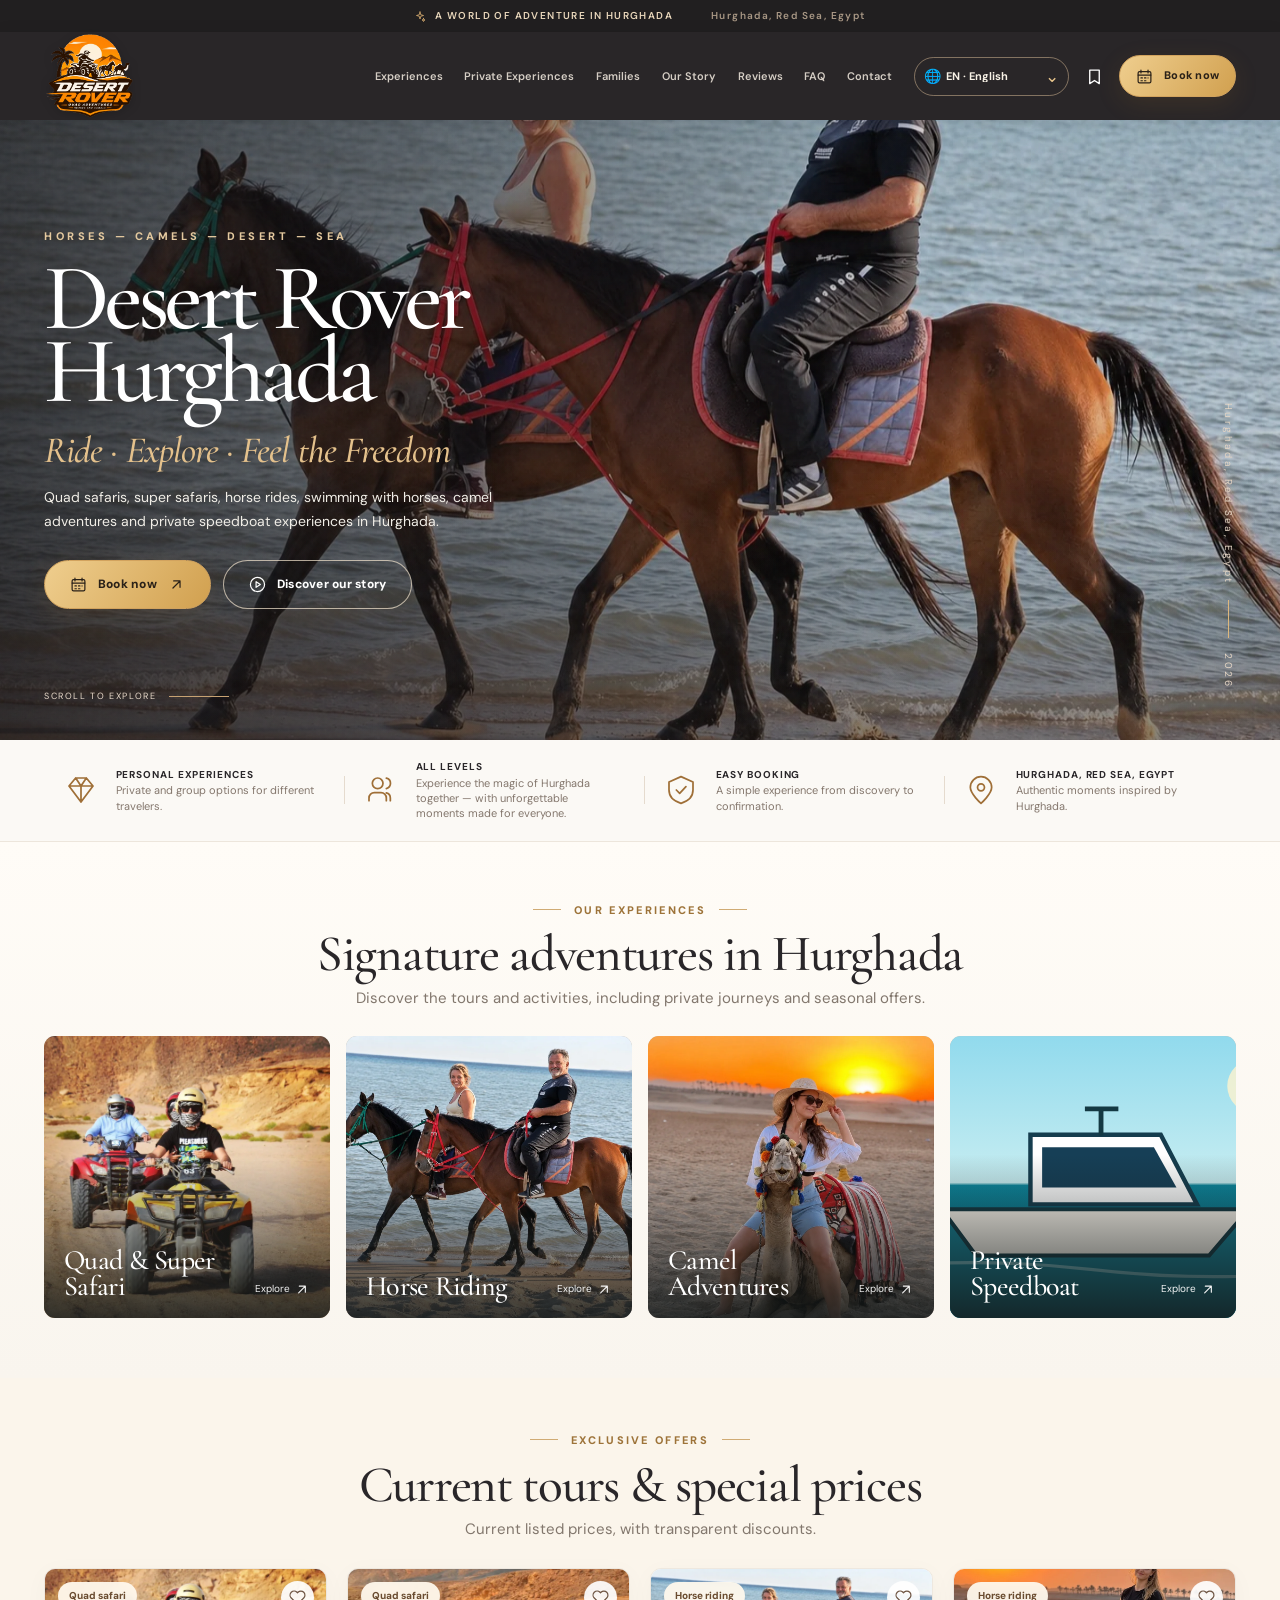
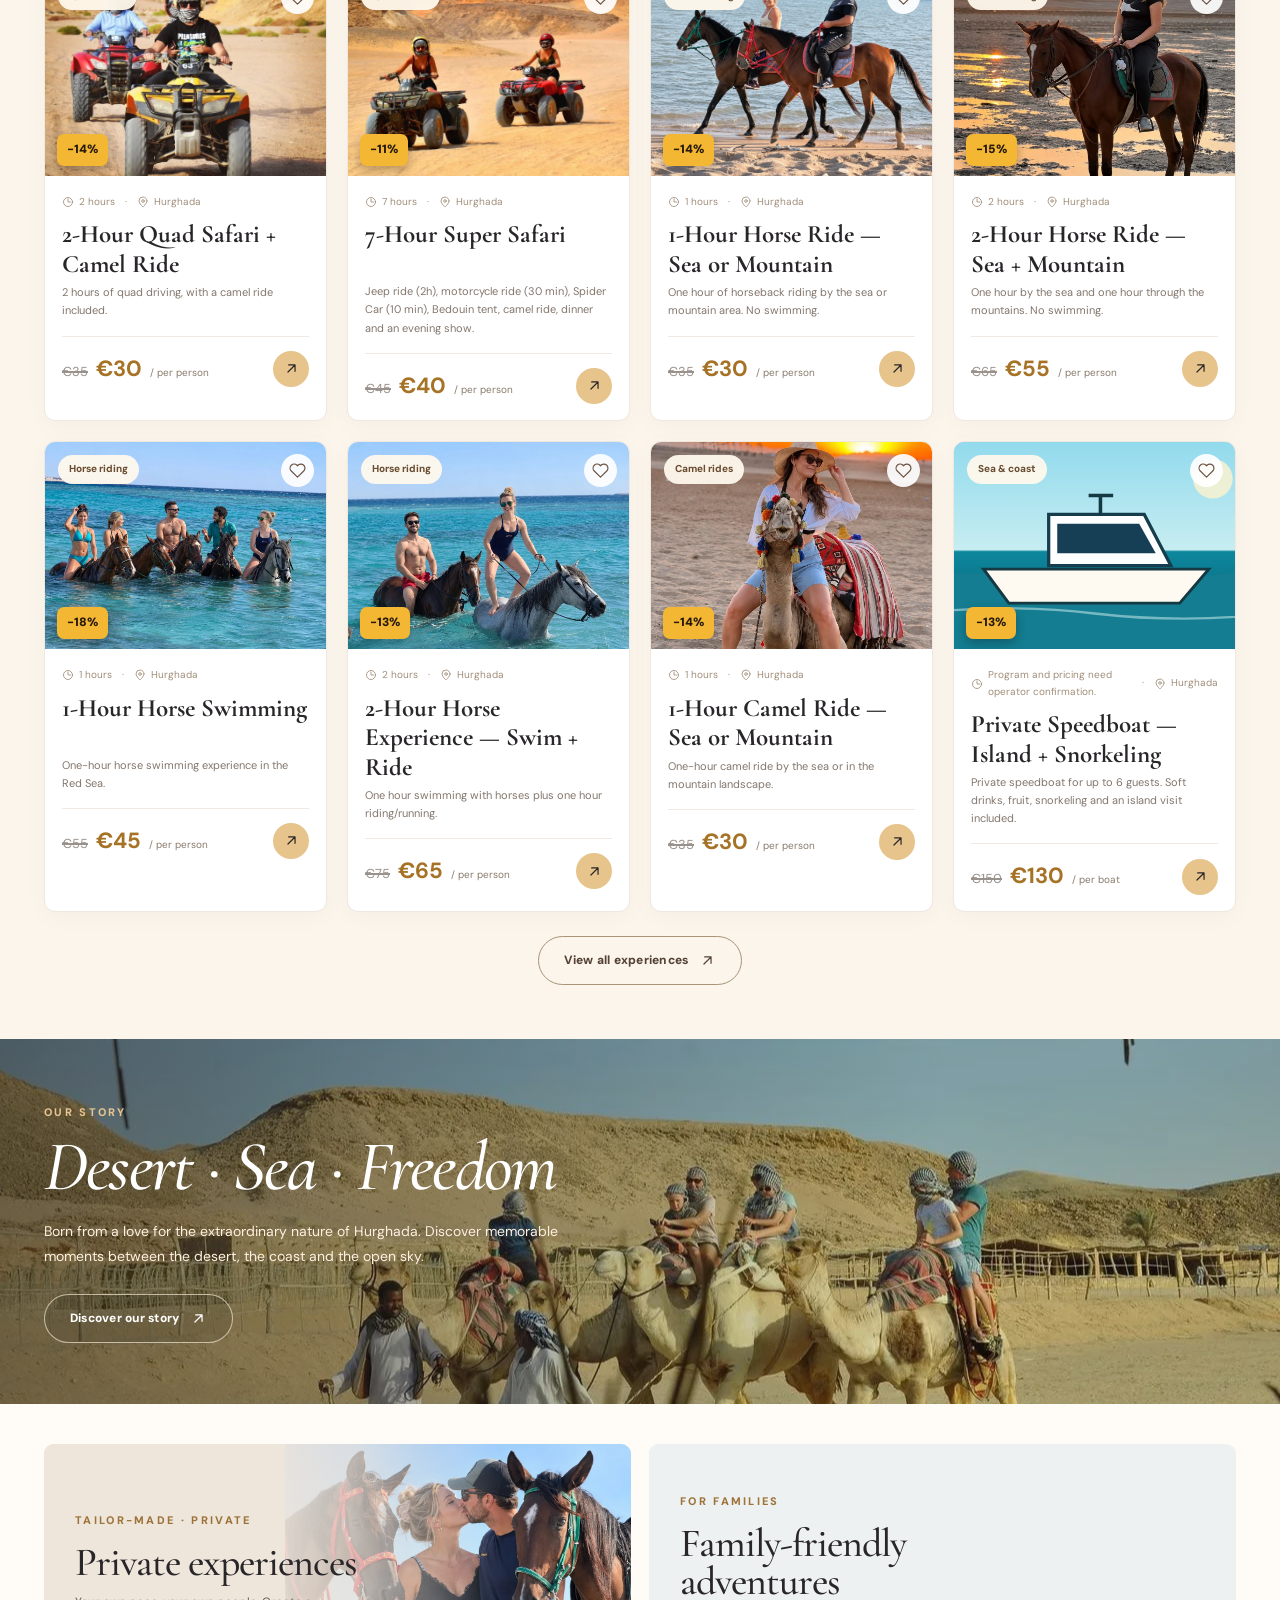
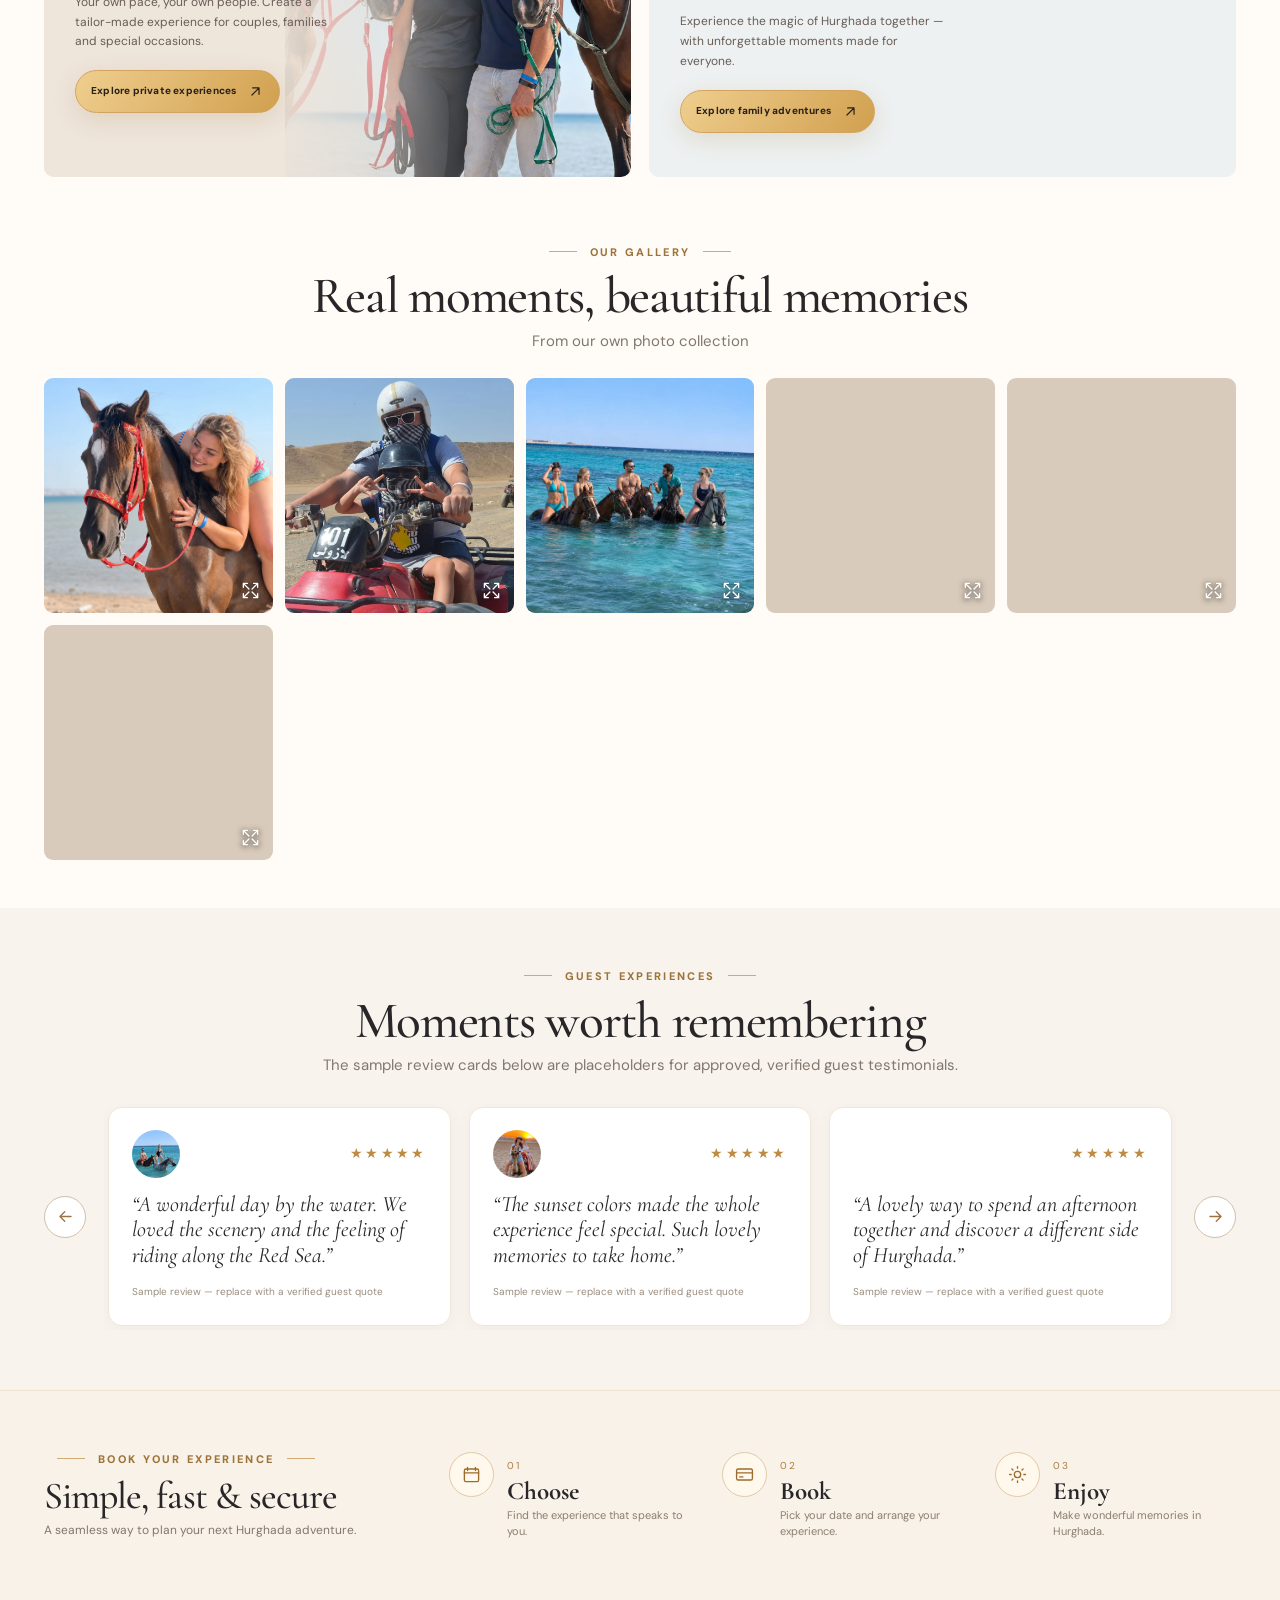
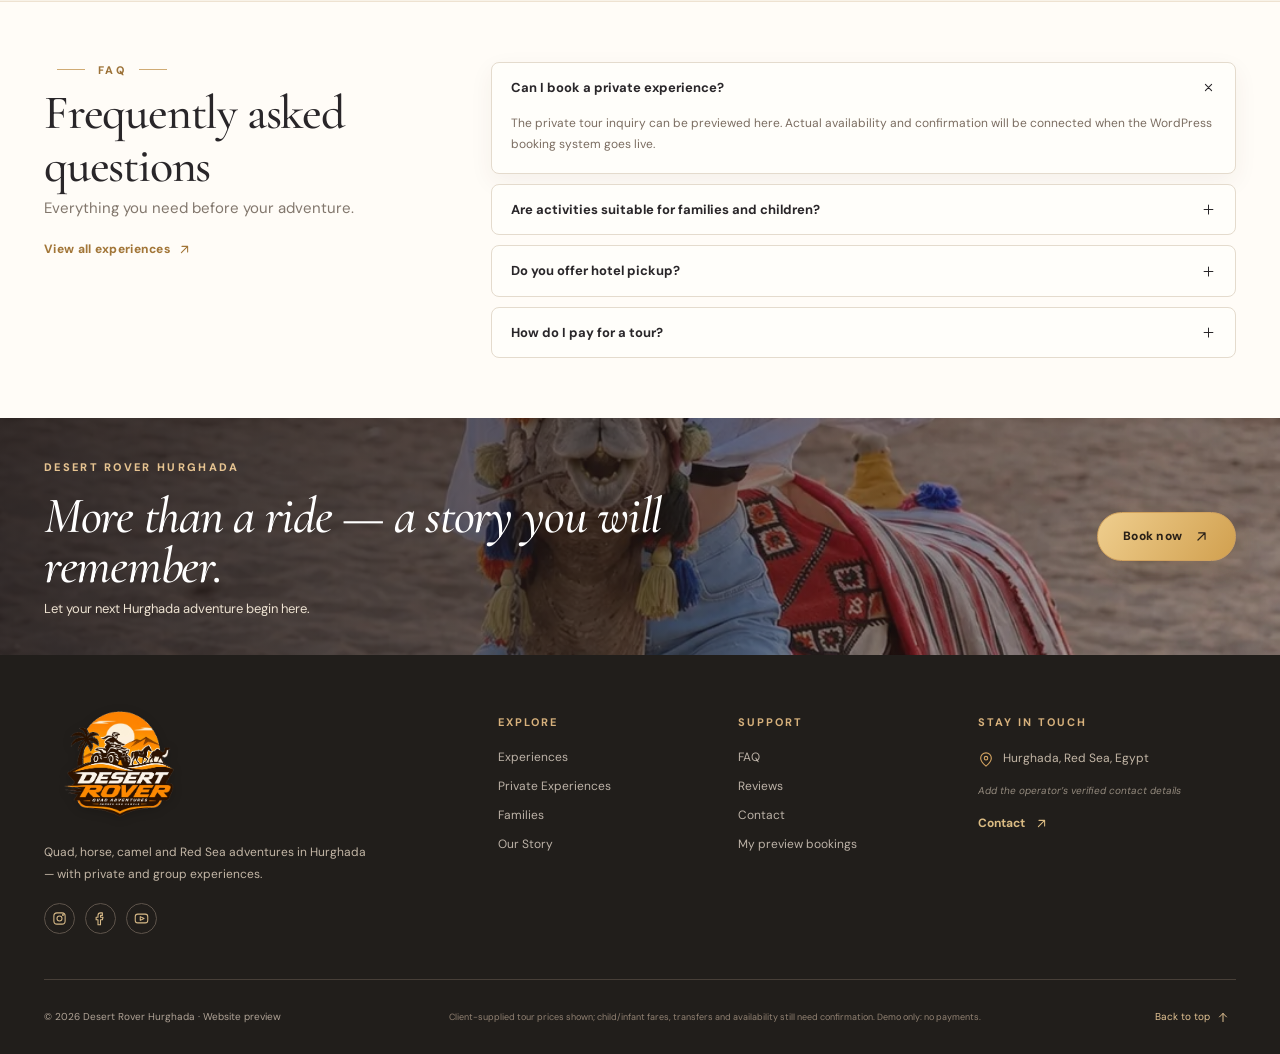
==== commit 85bd5262: "Add 8 new languages - 11 languages total" ====
--- a/index.html
+++ b/index.html
@@ -9,7 +9,7 @@
   <link rel="icon" type="image/svg+xml" href="assets/favicon.svg" />
   <link rel="preconnect" href="https://fonts.googleapis.com" />
   <link rel="preconnect" href="https://fonts.gstatic.com" crossorigin />
-  <link href="https://fonts.googleapis.com/css2?family=Cormorant+Garamond:wght@400;500;600;700&family=DM+Sans:wght@400;500;600;700;800&family=Noto+Sans+Arabic:wght@400;500;600;700&display=swap" rel="stylesheet" />
+  <link href="https://fonts.googleapis.com/css2?family=Cormorant+Garamond:wght@400;500;600;700&family=DM+Sans:wght@400;500;600;700;800&family=Noto+Sans+Arabic:wght@400;500;600;700&family=Noto+Serif:wght@400;500;600;700&family=Noto+Sans:wght@400;500;600;700;800&display=swap" rel="stylesheet" />
   <link rel="stylesheet" href="assets/css/style.css" />
   <title>Desert Rover Hurghada | Adventure Experiences</title>
 </head>
@@ -18,6 +18,7 @@
   <script src="assets/js/polyfills.js"></script>
   <script defer src="https://cdn.jsdelivr.net/npm/gsap@3.12.5/dist/gsap.min.js"></script>
   <script defer src="https://cdn.jsdelivr.net/npm/gsap@3.12.5/dist/ScrollTrigger.min.js"></script>
+  <script defer src="assets/js/i18n-extra.js"></script>
   <script defer src="assets/js/app.js"></script>
 </body>
 </html>
--- a/assets/css/style.css
+++ b/assets/css/style.css
@@ -1,9 +1,9 @@
 /* Desert Rover — high fidelity WordPress-ready frontend prototype */
-:root{--ink:#292629;--ink-muted:#706963;--gold:#d2a359;--gold-light:#f2d29b;--sand:#f8f4ed;--sand-deep:#eee5d8;--cream:#fffcf7;--brown:#554135;--night:#221e1b;--line:#e8e0d4;--shadow:0 16px 45px rgba(53,44,35,.09);--serif:'Cormorant Garamond',Georgia,'Times New Roman',serif;--sans:'DM Sans',Arial,sans-serif;--arabic:'Noto Sans Arabic',sans-serif;--max:1260px;--header-h:88px}*,*:before,*:after{box-sizing:border-box}html{scroll-behavior:smooth;scroll-padding-top:100px}body{margin:0;background:var(--cream);font-family:var(--sans);font-size:15px;line-height:1.65;color:var(--ink);-webkit-font-smoothing:antialiased}body.no-scroll{overflow:hidden}body.rtl{font-family:var(--arabic)}img{max-width:100%;display:block}button,input,select,textarea{font:inherit}button{cursor:pointer}a{color:inherit;text-decoration:none}input,select,textarea{min-width:0}svg{width:19px;height:19px;flex:none;vertical-align:middle}h1,h2,h3,h4,p{margin-top:0}h1,h2,h3,h4{line-height:1.1}button:focus-visible,a:focus-visible,input:focus-visible,textarea:focus-visible,select:focus-visible,summary:focus-visible{outline:3px solid var(--gold);outline-offset:4px}::selection{background:#dcb877;color:#251d15}.container{width:min(var(--max),calc(100% - 88px));margin:0 auto}.serif{font-family:var(--serif);font-weight:500;letter-spacing:-.025em}.section{padding:72px 0}.soft{background:var(--sand)}.hidden{display:none!important}.subtle{color:#8c8279}.eyebrow{text-transform:uppercase;letter-spacing:.21em;font-size:11px;font-weight:800;color:#9d7339;line-height:1.5}.eyebrow.light{color:#e7c491}.ornament:before,.ornament:after{content:'';display:inline-block;width:28px;height:1px;background:#d0ab74;margin:0 13px 4px}.text-center{text-align:center}.section-heading{margin-bottom:27px}.section-heading h2{font-size:clamp(38px,4vw,59px);margin:8px 0 4px}.section-heading p{font-size:15px;color:#82776d;max-width:670px;margin:0}.section-heading.text-center p{margin:0 auto}.lead{font-size:17px;color:#6b5e56;line-height:1.8}.btn{appearance:none;border:1px solid transparent;border-radius:100px;display:inline-flex;align-items:center;justify-content:center;gap:11px;text-align:center;padding:15px 25px;min-height:49px;font-size:12px;line-height:1.25;letter-spacing:.02em;font-weight:800;transition:transform .3s,background .3s,color .3s,box-shadow .3s;white-space:normal}.btn svg{width:17px;height:17px}.btn:hover{transform:translateY(-3px)}.btn-gold{background:linear-gradient(125deg,#efce8e,#d1a04f);color:#2a2118;border-color:#d2a35e;box-shadow:0 7px 24px rgba(156,103,36,.16)}.btn-gold:hover{background:#f1d7a4;box-shadow:0 10px 28px rgba(156,103,36,.24)}.btn-outline-light{background:rgba(29,26,26,.12);color:white;border-color:rgba(246,231,208,.7)}.btn-outline-light:hover{background:rgba(255,255,255,.13)}.btn-outline-dark{background:transparent;border-color:#a89477;color:var(--brown)}.btn-small{font-size:11px;padding:11px 16px;min-height:42px}.btn-full{width:100%}.text-link{font-weight:800;color:#a27638;display:inline-flex;align-items:center;gap:7px;font-size:12px;letter-spacing:.025em}.text-link:hover{color:#6f4e25}.text-link svg{width:15px}.serif em{font-style:italic}.site-loader{position:fixed;inset:0;background:#241e1b;display:flex;align-items:center;justify-content:center;z-index:99999;transform:translateY(0);will-change:transform}.site-loader.loaded{opacity:0;pointer-events:none;transition:opacity .45s}.loader-core{color:#eee5d6;min-width:250px;text-align:center}.loader-core svg{width:130px;height:63px;margin:0 auto 14px}.loader-core strong{display:block;letter-spacing:.08em;font-family:var(--serif);font-size:37px;font-weight:500;line-height:1}.loader-core>span{font-size:11px;letter-spacing:.48em;color:var(--gold)}.loader-track{height:2px;background:#514438;margin:35px auto 18px;overflow:hidden;width:170px}.loader-track i{display:block;width:100%;height:100%;background:var(--gold);transform:scaleX(0);transform-origin:left}.loader-core small{font-size:9px;letter-spacing:.25em;color:#9d8871}.announcement{height:32px;background:#211f20;color:#e9d7bb;display:flex;align-items:center;justify-content:center;padding:0 25px;gap:38px;font-size:10px;letter-spacing:.14em;font-weight:600}.announcement span{display:inline-flex;align-items:center;gap:9px}.announcement svg{width:12px;color:#d5ab70}.announcement-right{color:#a99885}.site-header{height:var(--header-h);background:#292628;position:sticky;top:0;z-index:50;color:#fff;box-shadow:0 2px 15px rgba(0,0,0,.1)}.site-header.scrolled{box-shadow:0 5px 32px rgba(27,21,17,.18)}.header-inner{height:100%;display:flex;align-items:center;justify-content:space-between;gap:22px}.brand{display:inline-flex;gap:8px;align-items:center;flex:none;color:#f1e5cc;line-height:1;text-align:center}.brand-mountain{width:63px;height:43px;color:#c9a15f}.brand span{display:flex;flex-direction:column;align-items:center;white-space:nowrap}.brand strong{font-family:var(--serif);font-size:27px;letter-spacing:-.06em;font-weight:600;line-height:1}.brand small{color:#d2aa6e;font-family:var(--sans);font-size:8px;letter-spacing:.13em;margin-top:5px}.desktop-nav{display:flex;gap:clamp(12px,1.7vw,27px);align-items:center;margin-left:auto}.nav-link{font-size:11px;font-weight:600;color:#f1e9de;opacity:.86;white-space:nowrap;transition:color .2s,opacity .2s}.nav-link:hover,.nav-link.active{opacity:1;color:#f1cd91}.header-actions{display:flex;gap:10px;align-items:center}.lang-switch{border:1px solid rgba(221,192,154,.47);border-radius:40px;padding:3px;display:flex;gap:1px}.lang-btn{padding:5px 6px;border:0;border-radius:100px;background:transparent;color:#e8dbc9;font-size:9px;font-weight:800}.lang-btn.selected{background:#dcb674;color:#2b211b}.icon-btn{background:none;border:0;color:#fff;display:grid;place-items:center;width:30px;height:33px}.menu-toggle{display:none;color:#fff;background:transparent;border:1px solid #746451;width:43px;height:43px;border-radius:50%;align-items:center;justify-content:center}.mobile-menu{display:none}.home-hero{height:620px;position:relative;color:#fff;background:#2f2927;overflow:hidden}.hero-photo{position:absolute;inset:0;background-position:center;background-size:cover;will-change:transform}.home-hero:before{content:'';position:absolute;z-index:1;inset:0;background:linear-gradient(90deg,rgba(25,22,21,.32),transparent 66%),linear-gradient(0deg,rgba(21,18,20,.45),transparent 38%)}.hero-grain{position:absolute;inset:0;opacity:.09;z-index:1;pointer-events:none;background-image:url("data:image/svg+xml,%3Csvg viewBox='0 0 160 160' xmlns='http://www.w3.org/2000/svg'%3E%3Cfilter id='n'%3E%3CfeTurbulence type='fractalNoise' baseFrequency='.59' numOctaves='3' stitchTiles='stitch'/%3E%3C/filter%3E%3Crect width='100%25' height='100%25' filter='url(%23n)' opacity='.55'/%3E%3C/svg%3E")}.hero-inner{height:100%;position:relative;z-index:2;display:flex;align-items:center}.hero-content{width:min(650px,60%);padding-bottom:23px}.hero-eyebrow{letter-spacing:.32em;color:#e4c99f;display:block;margin-bottom:17px}.hero-content h1{font-size:clamp(72px,7.35vw,122px);font-weight:500;line-height:.78;letter-spacing:-.055em;margin:0 0 23px}.hero-content h1 span{display:block}.hero-tagline{font-size:clamp(25px,2.9vw,39px);font-style:italic;color:#e4c18c;line-height:1.08;margin-bottom:15px}.hero-content p{max-width:480px;font-size:14px;line-height:1.7;color:#f1eee7;margin-bottom:26px}.hero-buttons{display:flex;align-items:center;gap:12px;flex-wrap:wrap}.hero-side-label{position:absolute;bottom:52px;right:0;font-size:10px;letter-spacing:.24em;writing-mode:vertical-rl;color:#e4d5c4}.hero-side-label span{display:inline-block;width:1px;height:38px;background:#deb77c;margin:10px auto}.scroll-label{position:absolute;z-index:3;bottom:36px;left:calc((100% - min(var(--max),100% - 88px))/2);font-size:9px;letter-spacing:.18em;color:#e9dbcb;display:flex;align-items:center;gap:12px}.scroll-label span{height:1px;width:60px;background:#c7a272}.trust-band{background:#fbf9f5;border-bottom:1px solid #ede6dc}.trust-items{display:grid;grid-template-columns:repeat(4,1fr);gap:8px}.trust-item{display:flex;align-items:center;justify-content:center;gap:19px;padding:19px 13px;position:relative}.trust-item+ .trust-item:before{content:'';position:absolute;height:28px;width:1px;background:#e5dbce;left:0}.trust-item>svg{width:32px;height:32px;color:#9f6f37;stroke-width:1.3}.trust-item>span{display:flex;flex-direction:column}.trust-item strong{font-size:10px;letter-spacing:.09em;text-transform:uppercase}.trust-item small{font-size:11px;color:#84776d;max-width:200px;line-height:1.4}.experiences-feature{background:linear-gradient(#fffcf7,#f9f5ee)}.category-grid{display:grid;grid-template-columns:repeat(4,1fr);gap:16px}.category-card{height:282px;position:relative;border-radius:11px;overflow:hidden;background:#bfb7ab;color:white;display:block;isolation:isolate}.category-card img{width:100%;height:100%;object-fit:cover;object-position:center 40%;transition:transform .8s cubic-bezier(.22,.7,.27,1)}.category-card:hover img{transform:scale(1.09)}.category-card .category-shade{position:absolute;inset:0;background:linear-gradient(0deg,rgba(20,25,25,.85),transparent 58%)}.category-copy{position:absolute;bottom:19px;left:20px;right:20px;display:flex;align-items:end;justify-content:space-between;gap:7px}.category-copy strong{font-size:28px;font-weight:500;line-height:.94;max-width:195px}.category-copy>span{display:flex;gap:4px;align-items:center;font-size:10px;white-space:nowrap;opacity:.94}.category-copy svg{width:16px}.story-banner{min-height:365px;display:flex;align-items:center;background-color:#4e3631;background-size:cover;background-position:center;position:relative;color:white}.story-banner:before{content:'';position:absolute;inset:0;background:linear-gradient(90deg,rgba(35,28,28,.57),rgba(40,26,28,.12) 74%)}.story-banner-content{position:relative;z-index:1}.story-banner h2{font-size:clamp(55px,5.5vw,83px);font-style:italic;line-height:.95;margin:10px 0}.story-banner p{font-size:14px;line-height:1.75;max-width:515px;color:#fff0e0;margin:18px 0 26px}.promo-section{padding:47px 0 53px}.promo-grid{display:grid;grid-template-columns:1fr 1fr;gap:18px}.promo-card{height:333px;position:relative;overflow:hidden;border-radius:10px;background:#eee5db;display:flex;align-items:center}.promo-card:nth-child(2){background:#edf1f1}.promo-card .promo-text{position:relative;z-index:3;width:57%;padding:30px 0 30px 31px}.promo-card:before{position:absolute;content:'';z-index:2;inset:0;background:linear-gradient(90deg,#eee5db 0%,#eee5db 36%,rgba(238,229,219,.75) 53%,transparent 78%)}.promo-card:nth-child(2):before{background:linear-gradient(90deg,#edf1f1 0%,#edf1f1 33%,rgba(237,241,241,.72) 53%,transparent 83%)}.promo-card img{position:absolute;z-index:1;right:0;top:0;height:100%;width:59%;object-fit:cover;object-position:center 40%;transition:transform .7s}.promo-card:hover img{transform:scale(1.035)}.promo-card h3{font-size:40px;line-height:.97;margin:11px 0}.promo-card p{font-size:12px;line-height:1.65;color:#695c56;max-width:265px;margin-bottom:18px}.promo-card .btn{font-size:10px;padding:12px 15px}.image-gallery-section{padding-top:24px}.mini-gallery{display:grid;grid-template-columns:repeat(5,1fr);gap:12px}.gallery-tile{border:0;padding:0;height:235px;border-radius:9px;overflow:hidden;position:relative;background:#d9cbbb}.gallery-tile img{height:100%;width:100%;object-fit:cover;transition:transform .7s}.gallery-tile:hover img{transform:scale(1.07)}.gallery-tile svg{position:absolute;right:13px;bottom:13px;color:#fff;filter:drop-shadow(0 1px 3px #111)}.reviews-section{position:relative}.review-layout{display:flex;align-items:center;gap:18px}.round-nav{flex:none;border:1px solid #d2c0aa;color:#9c7444;background:#fff;border-radius:50%;width:42px;height:42px;display:grid;place-items:center}.round-nav:hover{background:#efe3d2}.review-grid{display:grid;grid-auto-flow:column;grid-auto-columns:minmax(230px,1fr);gap:18px;flex:1;overflow-x:auto;scrollbar-width:none;scroll-snap-type:x mandatory;padding:4px}.review-grid::-webkit-scrollbar{display:none}.review-card{min-height:202px;padding:22px 23px;background:#fff;border:1px solid #eee6da;border-radius:14px;box-shadow:0 4px 19px rgba(35,28,20,.035);scroll-snap-align:start}.review-top{display:flex;align-items:center;justify-content:space-between}.review-top img{width:48px;height:48px;object-fit:cover;border-radius:50%}.stars{color:#be8b42;letter-spacing:.17em;font-size:14px}.review-card blockquote{font-family:var(--serif);font-style:italic;font-size:22px;line-height:1.16;margin:14px 0 10px}.review-card small{font-size:10px;color:#998c7e}.process-section{padding:37px 0;background:#f8f2e8;border-top:1px solid #eee2d1;border-bottom:1px solid #eee2d1}.process-grid{display:grid;grid-template-columns:1.55fr 1fr 1fr 1fr;align-items:center;gap:32px}.process-intro .section-heading{margin-bottom:0}.process-intro h2{font-size:38px}.process-intro .section-heading p{font-size:12px}.process-step{display:flex;align-items:flex-start;gap:13px}.process-icon{border:1px solid #e2caa8;background:#fff8ed;border-radius:100%;height:45px;width:45px;display:grid;place-items:center;color:#9e6b2c;flex:none}.process-step small{font-size:10px;color:#ac7d41;letter-spacing:.15em}.process-step h3{margin:1px 0 3px;font-family:var(--serif);font-size:25px}.process-step p{font-size:11px;line-height:1.45;color:#8d7e70;margin:0}.faq-layout{display:grid;grid-template-columns:.6fr 1.4fr;gap:10vw}.faq-layout .section-heading{margin-bottom:15px}.faq-layout h2{font-size:48px}.accordion-list{display:flex;flex-direction:column;gap:10px}.accordion{border:1px solid #e4dbcd;background:#fffefa;border-radius:8px;overflow:hidden;transition:box-shadow .2s}.accordion[open]{box-shadow:0 8px 25px rgba(83,57,31,.06)}.accordion summary{display:flex;justify-content:space-between;gap:20px;align-items:center;list-style:none;cursor:pointer;padding:14px 19px;font-size:13px;font-weight:700}.accordion summary::-webkit-details-marker{display:none}.accordion summary svg{width:15px;transition:transform .3s;flex:none}.accordion[open] summary svg{transform:rotate(45deg)}.accordion p{padding:0 19px 17px;color:#7b6d61;font-size:12px;line-height:1.8;margin:0}.closing-banner{position:relative;overflow:hidden;min-height:237px;background:linear-gradient(90deg,rgba(31,25,25,.86),rgba(37,28,26,.3)),url('../images/camel-sunset.webp') center 50%/cover;color:white;display:flex;align-items:center}.closing-content{display:flex;align-items:center;justify-content:space-between;gap:30px}.closing-content h2{max-width:670px;font-size:clamp(40px,4vw,64px);font-style:italic;margin:12px 0 6px;line-height:.98}.closing-content p{font-size:13px;color:#eee3d2;margin:0}.footer{background:#211e1b;color:#f0e4d3;padding:54px 0 0}.footer-grid{display:grid;grid-template-columns:2.2fr 1fr 1fr 1.45fr;gap:62px}.footer .brand strong{font-size:27px}.footer-about p{font-size:12px;line-height:1.7;color:#b9afa4;max-width:330px;margin:23px 0 18px}.footer-social{display:flex;align-items:center;gap:10px}.footer-social span{display:grid;place-items:center;border:1px solid #5e544b;border-radius:50%;width:31px;height:31px;color:#d8ba88}.footer-social svg{width:15px}.footer h4{font-size:11px;text-transform:uppercase;letter-spacing:.18em;color:#d7b17c;font-weight:700;margin:7px 0 20px}.footer-grid>div>a:not(.brand):not(.footer-help){display:block;font-size:12px;color:#bcb2a7;margin:9px 0;transition:color .2s}.footer a:hover{color:#eed09e!important}.footer-grid>div>p{font-size:12px;line-height:1.8;color:#c3b6a6;display:flex;align-items:center;gap:9px}.footer-grid>div>p svg{width:16px;color:#d4a462}.footer-grid .preview-contacts{font-size:10px;opacity:.7;font-style:italic}.footer-help{display:inline-flex;gap:9px;align-items:center;font-size:12px;font-weight:700;color:#dabb83}.footer-help svg{width:15px}.footer-bottom{border-top:1px solid #473f38;margin-top:45px;min-height:75px;display:flex;align-items:center;justify-content:space-between;gap:25px;font-size:10px;color:#b0a396}.footer-bottom .preview-small{font-size:9px;color:#928273;max-width:550px}.back-top{border:0;background:transparent;color:#e4c494;font-size:10px;display:flex;align-items:center;gap:6px}.back-top svg{width:14px}.toast{position:fixed;bottom:30px;right:30px;background:#29211c;color:#fff;border-left:3px solid #ddbb7e;padding:14px 22px;z-index:999;opacity:0;transform:translateY(18px);pointer-events:none;transition:all .25s;box-shadow:var(--shadow);border-radius:7px;font-size:12px;max-width:min(440px,90vw)}.toast.is-visible{opacity:1;transform:translateY(0)}.lightbox{position:fixed;inset:0;z-index:1000;background:rgba(15,12,12,.95);display:none;justify-content:center;align-items:center;padding:45px}.lightbox.open{display:flex}.lightbox img{max-height:90vh;max-width:93vw;width:auto;object-fit:contain;border-radius:5px}.lightbox-close{position:absolute;right:24px;top:24px;background:#fff;border:0;color:#222;width:42px;height:42px;border-radius:50%;display:grid;place-items:center}.lightbox-close svg{width:19px}.page-hero{height:365px;position:relative;background:linear-gradient(90deg,rgba(23,19,18,.82),rgba(35,27,24,.32)),var(--hero-page-image) center 42%/cover;color:white;display:flex;align-items:center}.page-hero-inner{position:relative;padding-top:10px}.page-hero h1{font-size:clamp(54px,5.2vw,84px);max-width:800px;margin:12px 0 8px;line-height:.91}.page-hero p{max-width:560px;color:#ecdfd2;font-size:14px;margin:18px 0 0}.listing-controls{display:flex;justify-content:space-between;align-items:end;gap:25px;margin-bottom:25px}.listing-copy h2{font-size:46px;margin:8px 0 0}.listing-actions{display:flex;gap:12px}.search-field,.select-wrap{border:1px solid #e3d9cc;background:#fff;border-radius:7px;height:48px;display:flex;align-items:center;gap:8px;padding:0 13px;color:#9a7952}.search-field input,.select-wrap select{border:0;background:none;outline:0;min-width:0;width:190px;font-size:12px;color:#302825}.select-wrap select{width:150px}.filter-row{display:flex;align-items:center;gap:8px;flex-wrap:wrap;margin-bottom:25px}.filter-chip{padding:9px 16px;border:1px solid #dcd1c1;border-radius:50px;background:#fff;color:#665b51;font-size:11px;font-weight:700}.filter-chip.active,.filter-chip:hover{background:#29221f;color:#f5d49a;border-color:#29221f}.tour-grid{display:grid;grid-template-columns:repeat(4,minmax(0,1fr));gap:20px}.tour-card{border-radius:11px;background:#fff;border:1px solid #eee8df;overflow:hidden;position:relative;box-shadow:0 5px 25px rgba(29,24,17,.03);transition:transform .25s,box-shadow .25s}.tour-card:hover{transform:translateY(-5px);box-shadow:0 20px 35px rgba(45,34,27,.1)}.tour-image{position:relative;display:block;height:207px;overflow:hidden;background:#d8c6b4}.tour-image img{height:100%;width:100%;object-fit:cover;transition:transform .5s}.tour-card:hover .tour-image img{transform:scale(1.05)}.tour-chip{position:absolute;top:13px;left:13px;background:rgba(255,249,237,.94);color:#6a4c30;padding:6px 11px;font-size:10px;font-weight:800;border-radius:50px;backdrop-filter:blur(5px)}.favorite{position:absolute;top:12px;right:12px;border:0;background:rgba(255,255,255,.92);width:33px;height:33px;display:grid;place-items:center;border-radius:50%;color:#6e5442;z-index:3}.favorite svg{width:17px}.favorite.is-active{color:#d35b58;background:#fff3ee}.favorite.is-active svg{fill:#d35b58}.tour-card-body{padding:18px 17px 16px}.tour-meta{font-size:10px;color:#a18e7a;display:flex;align-items:center;gap:5px}.tour-meta svg{width:12px;height:12px}.tour-meta span{margin:0 5px}.tour-title{font-family:var(--serif);font-size:25px;font-weight:700;line-height:1.1;display:block;min-height:58px;margin:10px 0 4px}.tour-title:hover{color:#a37741}.tour-card-body p{font-size:11px;color:#83766c;line-height:1.58;min-height:51px;margin-bottom:16px}.tour-card-bottom{border-top:1px solid #f0e9df;display:flex;align-items:center;justify-content:space-between;gap:5px;padding-top:14px}.tour-card-bottom>span{display:flex;align-items:baseline;gap:4px}.tour-card-bottom small{font-size:10px;color:#897b6c}.tour-card-bottom strong{font-size:19px;color:#ac7a3d}.circle-arrow{width:36px;height:36px;background:#e6c48b;border-radius:50%;display:grid;place-items:center}.circle-arrow svg{width:17px}.circle-arrow:hover{background:#cfa058}.no-results{text-align:center;border:1px dashed #e0d0ba;border-radius:12px;padding:80px 20px}.no-results>svg{width:42px;height:42px;color:#ad8352}.no-results h3{font-family:var(--serif);font-size:34px}.detail-intro{padding:46px 0 28px;background:#fbf7f0}.breadcrumbs{display:flex;align-items:center;gap:8px;color:#a18e79;font-size:11px;margin-bottom:27px}.breadcrumbs svg{width:12px}.detail-intro h1{font-size:clamp(52px,5vw,77px);margin:9px 0 20px}.detail-metas{display:flex;flex-wrap:wrap;gap:23px;color:#6d6055;font-size:12px}.detail-metas span{display:inline-flex;gap:7px;align-items:center}.detail-metas svg{color:#b38b56;width:15px}.detail-main{display:grid;grid-template-columns:minmax(0,1.55fr) minmax(290px,.7fr);gap:45px;padding:28px 0 80px;align-items:start}.detail-gallery{display:grid;gap:9px}.detail-featured{height:440px;position:relative;padding:0;border:0;border-radius:12px;overflow:hidden;background:#e3d5c9}.detail-featured>img{width:100%;height:100%;object-fit:cover;object-position:center 40%}.detail-featured>svg{position:absolute;bottom:20px;right:20px;color:white}.detail-thumbs{display:grid;grid-template-columns:repeat(3,1fr);gap:9px}.detail-thumbs button{height:140px;border:0;padding:0;overflow:hidden;border-radius:8px}.detail-thumbs img{width:100%;height:100%;object-fit:cover}.detail-copy{margin-top:55px}.detail-copy h2{font-size:49px;margin:9px 0}.detail-copy>p{font-size:15px;color:#695d52;line-height:1.9;max-width:720px}.detail-highlights{display:grid;grid-template-columns:repeat(3,1fr);border-top:1px solid #e7dacc;border-bottom:1px solid #e7dacc;margin:32px 0;padding:20px 0;gap:10px}.detail-highlights>div{display:flex;gap:11px;align-items:center}.detail-highlights svg{color:#b18245;width:25px;height:25px}.detail-highlights span{display:flex;flex-direction:column;font-size:10px;color:#948779}.detail-highlights strong{font-size:12px;color:#40352d}.content-block{border-bottom:1px solid #e9e0d4;padding:30px 0}.content-block h3{font-size:34px;margin:0 0 20px}.timeline{display:flex;flex-direction:column;gap:0;border-left:1px solid #dcc4a3;margin-left:15px;padding-left:26px}.timeline>div{position:relative;padding:0 0 22px}.timeline b{position:absolute;left:-42px;top:0;width:30px;height:30px;border-radius:50%;background:#fff6e6;color:#9b713b;border:1px solid #dbc29f;display:grid;place-items:center;font-size:10px}.timeline p{font-size:14px;margin:3px 0;color:#74685d}.feature-list{list-style:none;margin:0;padding:0;display:grid;gap:12px}.feature-list li{display:flex;align-items:flex-start;gap:11px;font-size:13px;color:#645a51}.feature-list svg{width:17px;color:#bc915b;margin-top:2px}.soft-note{font-size:11px;color:#978675;line-height:1.7;margin-top:16px}.booking-card{position:sticky;top:25px}.booking-card-inner{border:1px solid #e7dccf;background:#fff;border-radius:14px;padding:30px;box-shadow:var(--shadow)}.booking-price{display:flex;align-items:baseline;gap:7px;margin:9px 0 10px}.booking-price small{font-size:11px;color:#9c8b7b}.booking-price strong{font-size:39px;color:#a8783d;line-height:1}.booking-price span{font-size:12px;color:#8e7d6c}.detail-book-form{display:grid;gap:15px;margin-top:20px}.detail-book-form>label,.form-stack label,.inquiry-card label{font-size:12px;font-weight:700;display:flex;flex-direction:column;gap:8px;color:#655548}.detail-book-form input,.inquiry-card input,.inquiry-card select,.inquiry-card textarea,.form-stack input,.form-stack textarea{border:1px solid #e5dacc;background:#fffefd;border-radius:7px;min-height:48px;width:100%;padding:11px 13px;color:#332b24;font-size:13px}.form-stack textarea,.inquiry-card textarea{min-height:100px;resize:vertical}.counter-row{display:flex;align-items:center;justify-content:space-between;font-size:12px;color:#655b50;font-weight:700}.counter{border:1px solid #e4dbcf;border-radius:40px;height:39px;display:flex;align-items:center;gap:5px}.counter button{width:37px;height:37px;border:0;border-radius:50%;background:transparent;color:#65513d;font-size:19px}.counter button:hover{background:#f8eedf}.counter output{width:19px;text-align:center}.total-row{border-top:1px solid #e9dfd2;margin-top:7px;padding-top:18px;display:flex;justify-content:space-between;align-items:center;font-size:13px}.total-row strong{font-size:26px;color:#a87635}.booking-foot{font-size:10px;color:#908373;display:flex;gap:8px;margin-top:18px;align-items:flex-start;line-height:1.6}.booking-foot svg{color:#ad8859;width:16px}.related-section{background:#f8f3eb}.private-layout{display:grid;grid-template-columns:1.1fr .82fr;gap:90px;align-items:start}.private-layout>div>h2{font-size:65px;margin:17px 0}.private-layout .lead{max-width:630px}.private-points{display:grid;grid-template-columns:repeat(3,1fr);gap:10px;margin:35px 0}.private-points>div{border-top:1px solid #e4d2bd;padding-top:19px;font-size:12px}.private-points svg{display:block;color:#ba8a4b;width:29px;height:29px;margin-bottom:7px}.private-photo{width:100%;height:380px;object-fit:cover;object-position:center 40%;border-radius:11px}.inquiry-card,.checkout-form-card,.checkout-summary{background:#fff;border:1px solid #eee2d4;border-radius:15px;padding:33px;box-shadow:var(--shadow)}.inquiry-card{display:grid;gap:18px}.inquiry-card h3{font-size:40px;margin:0}.inquiry-card h2{font-size:48px;margin:0}.form-columns{display:grid;grid-template-columns:1fr 1fr;gap:15px}.family-layout{display:grid;grid-template-columns:1fr 1fr;align-items:center;gap:60px}.family-main-photo{height:480px;width:100%;object-fit:cover;object-position:center 35%;border-radius:10px}.family-copy h3{font-size:53px;margin-bottom:20px}.family-copy p{color:#706358;font-size:15px}.family-copy .feature-list{margin:25px 0}.section-spacer{padding-top:60px}.story-content{display:grid;grid-template-columns:1.1fr .9fr;align-items:center;gap:90px}.story-content h2{font-size:60px;margin:16px 0}.story-content p:not(.lead){font-size:14px;color:#82766b;line-height:1.9;margin-bottom:25px}.story-photos{display:grid;grid-template-columns:1fr 1fr;gap:15px}.story-photos img{width:100%;height:470px;object-fit:cover;border-radius:9px}.story-photos img:nth-child(2){height:400px;align-self:center}.photo-wall{display:grid;grid-template-columns:repeat(3,1fr);gap:14px}.wall-photo{height:320px;border:0;border-radius:10px;padding:0;overflow:hidden;background:#ded3c7}.wall-photo img{width:100%;height:100%;object-fit:cover;transition:transform .7s}.wall-photo:hover img{transform:scale(1.06)}.photo-wall-large .wall-photo:nth-child(4n){height:380px}.faq-page-layout{display:grid;grid-template-columns:.7fr 1fr;gap:80px}.contact-layout{display:grid;grid-template-columns:.9fr 1fr;gap:90px}.contact-info h2{font-size:63px;margin:15px 0}.contact-info>p{font-size:14px;color:#827365;line-height:1.85}.contact-info>img{width:100%;height:320px;object-fit:cover;border-radius:10px;margin-top:28px}.info-cell{display:flex;gap:15px;align-items:start;border-top:1px solid #e8ddcf;padding:15px 0}.info-cell svg{color:#ad8554;width:22px}.info-cell>div{display:flex;flex-direction:column}.info-cell strong{font-size:13px}.info-cell span{font-size:12px;color:#817467}.checkout-layout{display:grid;grid-template-columns:1.3fr .75fr;gap:35px;align-items:start}.checkout-form-card h2{font-size:48px;margin:7px 0 26px}.form-stack{display:grid;gap:19px}.payment-preview{background:#f8f2e9;border:1px dashed #d9bb92;padding:16px;border-radius:8px;display:flex;align-items:start;gap:11px;color:#775d3f;font-size:12px}.payment-preview svg{color:#a97c3c}.checkout-summary h3{font-size:37px;margin-bottom:20px}.checkout-summary>img{width:100%;height:180px;object-fit:cover;object-position:center 35%;border-radius:8px}.checkout-summary h4{font-size:21px;font-family:var(--serif);margin:20px 0}.summary-row{display:flex;justify-content:space-between;align-items:center;gap:12px;border-bottom:1px solid #efe8dd;padding:12px 0;font-size:12px}.summary-row span{color:#80746b}.summary-row strong{font-size:13px;text-align:end}.summary-row.final strong{font-size:24px;color:#a47741}.checkout-summary .text-link{margin-top:15px}.success-wrap{display:flex;justify-content:center}.success-card{width:min(650px,100%);text-align:center;background:white;padding:55px;border:1px solid #ede2d2;border-radius:16px;box-shadow:var(--shadow)}.success-card>.success-icon{width:65px;height:65px;color:#7a9b7d;margin-bottom:18px}.success-card h2{font-size:46px}.success-card>p{color:#786d62}.success-actions{display:flex;align-items:center;justify-content:center;gap:13px;margin-top:26px;flex-wrap:wrap}.booking-history{display:grid;gap:15px}.history-card{display:grid;grid-template-columns:180px 1fr auto;align-items:center;gap:28px;padding:17px;border:1px solid #e7dece;border-radius:12px;background:white}.history-card>img{width:180px;height:130px;object-fit:cover;border-radius:8px}.history-card h3{font-size:32px;margin:6px 0}.history-card p{font-size:12px;color:#796d61;margin:0}.history-card strong{color:#a27742}.empty-bookings{text-align:center;padding:65px;border:1px dashed #ddd0be}.empty-bookings>svg{color:#ae8551;width:60px;height:60px}.empty-bookings h2{font-size:42px}.rtl .header-inner,.rtl .trust-items,.rtl .footer-grid,.rtl .process-grid{direction:rtl}.rtl .hero-content,.rtl .page-hero-inner,.rtl .footer,.rtl .section,.rtl .faq-layout{direction:rtl}.rtl .serif{font-family:var(--arabic);font-weight:500;letter-spacing:0}.rtl .hero-content h1{font-size:clamp(52px,5.5vw,90px);line-height:1.15}.rtl .hero-tagline{font-size:24px;font-style:normal}.rtl .hero-photo{transform:scaleX(-1)}.rtl .hero-content{margin-right:auto;margin-left:0}.rtl .category-copy{left:20px;right:20px}.rtl .promo-card:before{transform:scaleX(-1)}.rtl .promo-card img{left:0;right:auto}.rtl .promo-card .promo-text{padding:30px 31px 30px 0}.rtl .timeline{border-left:none;border-right:1px solid #dcc4a3;margin-left:0;margin-right:15px;padding-left:0;padding-right:26px}.rtl .timeline b{left:auto;right:-42px}.rtl .detail-gallery svg{left:20px;right:auto}.rtl .tour-chip{right:13px;left:auto}.rtl .favorite{left:12px;right:auto}.rtl .toast{left:30px;right:auto}.rtl .hero-side-label{right:auto;left:0}.rtl .scroll-label{left:auto;right:44px}.rtl .eyebrow{letter-spacing:.04em}.rtl .accordion summary{text-align:right}
+:root{--ink:#292629;--ink-muted:#706963;--gold:#d2a359;--gold-light:#f2d29b;--sand:#f8f4ed;--sand-deep:#eee5d8;--cream:#fffcf7;--brown:#554135;--night:#221e1b;--line:#e8e0d4;--shadow:0 16px 45px rgba(53,44,35,.09);--serif:'Cormorant Garamond',Georgia,'Times New Roman',serif;--sans:'DM Sans',Arial,sans-serif;--arabic:'Noto Sans Arabic',sans-serif;--max:1260px;--header-h:88px}*,*:before,*:after{box-sizing:border-box}html{scroll-behavior:smooth;scroll-padding-top:100px}body{margin:0;background:var(--cream);font-family:var(--sans);font-size:15px;line-height:1.65;color:var(--ink);-webkit-font-smoothing:antialiased}body.no-scroll{overflow:hidden}body.rtl{font-family:var(--arabic)}img{max-width:100%;display:block}button,input,select,textarea{font:inherit}button{cursor:pointer}a{color:inherit;text-decoration:none}input,select,textarea{min-width:0}svg{width:19px;height:19px;flex:none;vertical-align:middle}h1,h2,h3,h4,p{margin-top:0}h1,h2,h3,h4{line-height:1.1}button:focus-visible,a:focus-visible,input:focus-visible,textarea:focus-visible,select:focus-visible,summary:focus-visible{outline:3px solid var(--gold);outline-offset:4px}::selection{background:#dcb877;color:#251d15}.container{width:min(var(--max),calc(100% - 88px));margin:0 auto}.serif{font-family:var(--serif);font-weight:500;letter-spacing:-.025em}.section{padding:72px 0}.soft{background:var(--sand)}.hidden{display:none!important}.subtle{color:#8c8279}.eyebrow{text-transform:uppercase;letter-spacing:.21em;font-size:11px;font-weight:800;color:#9d7339;line-height:1.5}.eyebrow.light{color:#e7c491}.ornament:before,.ornament:after{content:'';display:inline-block;width:28px;height:1px;background:#d0ab74;margin:0 13px 4px}.text-center{text-align:center}.section-heading{margin-bottom:27px}.section-heading h2{font-size:clamp(38px,4vw,59px);margin:8px 0 4px}.section-heading p{font-size:15px;color:#82776d;max-width:670px;margin:0}.section-heading.text-center p{margin:0 auto}.lead{font-size:17px;color:#6b5e56;line-height:1.8}.btn{appearance:none;border:1px solid transparent;border-radius:100px;display:inline-flex;align-items:center;justify-content:center;gap:11px;text-align:center;padding:15px 25px;min-height:49px;font-size:12px;line-height:1.25;letter-spacing:.02em;font-weight:800;transition:transform .3s,background .3s,color .3s,box-shadow .3s;white-space:normal}.btn svg{width:17px;height:17px}.btn:hover{transform:translateY(-3px)}.btn-gold{background:linear-gradient(125deg,#efce8e,#d1a04f);color:#2a2118;border-color:#d2a35e;box-shadow:0 7px 24px rgba(156,103,36,.16)}.btn-gold:hover{background:#f1d7a4;box-shadow:0 10px 28px rgba(156,103,36,.24)}.btn-outline-light{background:rgba(29,26,26,.12);color:white;border-color:rgba(246,231,208,.7)}.btn-outline-light:hover{background:rgba(255,255,255,.13)}.btn-outline-dark{background:transparent;border-color:#a89477;color:var(--brown)}.btn-small{font-size:11px;padding:11px 16px;min-height:42px}.btn-full{width:100%}.text-link{font-weight:800;color:#a27638;display:inline-flex;align-items:center;gap:7px;font-size:12px;letter-spacing:.025em}.text-link:hover{color:#6f4e25}.text-link svg{width:15px}.serif em{font-style:italic}.site-loader{position:fixed;inset:0;background:#241e1b;display:flex;align-items:center;justify-content:center;z-index:99999;transform:translateY(0);will-change:transform}.site-loader.loaded{opacity:0;pointer-events:none;transition:opacity .45s}.loader-core{color:#eee5d6;min-width:250px;text-align:center}.loader-core svg{width:130px;height:63px;margin:0 auto 14px}.loader-core strong{display:block;letter-spacing:.08em;font-family:var(--serif);font-size:37px;font-weight:500;line-height:1}.loader-core>span{font-size:11px;letter-spacing:.48em;color:var(--gold)}.loader-track{height:2px;background:#514438;margin:35px auto 18px;overflow:hidden;width:170px}.loader-track i{display:block;width:100%;height:100%;background:var(--gold);transform:scaleX(0);transform-origin:left}.loader-core small{font-size:9px;letter-spacing:.25em;color:#9d8871}.announcement{height:32px;background:#211f20;color:#e9d7bb;display:flex;align-items:center;justify-content:center;padding:0 25px;gap:38px;font-size:10px;letter-spacing:.14em;font-weight:600}.announcement span{display:inline-flex;align-items:center;gap:9px}.announcement svg{width:12px;color:#d5ab70}.announcement-right{color:#a99885}.site-header{height:var(--header-h);background:#292628;position:sticky;top:0;z-index:50;color:#fff;box-shadow:0 2px 15px rgba(0,0,0,.1)}.site-header.scrolled{box-shadow:0 5px 32px rgba(27,21,17,.18)}.header-inner{height:100%;display:flex;align-items:center;justify-content:space-between;gap:22px}.brand{display:inline-flex;gap:8px;align-items:center;flex:none;color:#f1e5cc;line-height:1;text-align:center}.brand-mountain{width:63px;height:43px;color:#c9a15f}.brand span{display:flex;flex-direction:column;align-items:center;white-space:nowrap}.brand strong{font-family:var(--serif);font-size:27px;letter-spacing:-.06em;font-weight:600;line-height:1}.brand small{color:#d2aa6e;font-family:var(--sans);font-size:8px;letter-spacing:.13em;margin-top:5px}.desktop-nav{display:flex;gap:clamp(12px,1.7vw,27px);align-items:center;margin-left:auto}.nav-link{font-size:11px;font-weight:600;color:#f1e9de;opacity:.86;white-space:nowrap;transition:color .2s,opacity .2s}.nav-link:hover,.nav-link.active{opacity:1;color:#f1cd91}.header-actions{display:flex;gap:10px;align-items:center}.lang-switch{border:1px solid rgba(221,192,154,.47);border-radius:40px;padding:3px;display:flex;gap:1px}.lang-btn{padding:5px 6px;border:0;border-radius:100px;background:transparent;color:#e8dbc9;font-size:9px;font-weight:800}.lang-btn.selected{background:#dcb674;color:#2b211b}.icon-btn{background:none;border:0;color:#fff;display:grid;place-items:center;width:30px;height:33px}.menu-toggle{display:none;color:#fff;background:transparent;border:1px solid #746451;width:43px;height:43px;border-radius:50%;align-items:center;justify-content:center}.mobile-menu{display:none}.home-hero{height:620px;position:relative;color:#fff;background:#2f2927;overflow:hidden}.hero-photo{position:absolute;inset:0;background-position:center;background-size:cover;will-change:transform}.home-hero:before{content:'';position:absolute;z-index:1;inset:0;background:linear-gradient(90deg,rgba(25,22,21,.32),transparent 66%),linear-gradient(0deg,rgba(21,18,20,.45),transparent 38%)}.hero-grain{position:absolute;inset:0;opacity:.09;z-index:1;pointer-events:none;background-image:url("data:image/svg+xml,%3Csvg viewBox='0 0 160 160' xmlns='http://www.w3.org/2000/svg'%3E%3Cfilter id='n'%3E%3CfeTurbulence type='fractalNoise' baseFrequency='.59' numOctaves='3' stitchTiles='stitch'/%3E%3C/filter%3E%3Crect width='100%25' height='100%25' filter='url(%23n)' opacity='.55'/%3E%3C/svg%3E")}.hero-inner{height:100%;position:relative;z-index:2;display:flex;align-items:center}.hero-content{width:min(650px,60%);padding-bottom:23px}.hero-eyebrow{letter-spacing:.32em;color:#e4c99f;display:block;margin-bottom:17px}.hero-content h1{font-size:clamp(72px,7.35vw,122px);font-weight:500;line-height:.78;letter-spacing:-.055em;margin:0 0 23px}.hero-content h1 span{display:block}.hero-tagline{font-size:clamp(25px,2.9vw,39px);font-style:italic;color:#e4c18c;line-height:1.08;margin-bottom:15px}.hero-content p{max-width:480px;font-size:14px;line-height:1.7;color:#f1eee7;margin-bottom:26px}.hero-buttons{display:flex;align-items:center;gap:12px;flex-wrap:wrap}.hero-side-label{position:absolute;bottom:52px;right:0;font-size:10px;letter-spacing:.24em;writing-mode:vertical-rl;color:#e4d5c4}.hero-side-label span{display:inline-block;width:1px;height:38px;background:#deb77c;margin:10px auto}.scroll-label{position:absolute;z-index:3;bottom:36px;left:calc((100% - min(var(--max),100% - 88px))/2);font-size:9px;letter-spacing:.18em;color:#e9dbcb;display:flex;align-items:center;gap:12px}.scroll-label span{height:1px;width:60px;background:#c7a272}.trust-band{background:#fbf9f5;border-bottom:1px solid #ede6dc}.trust-items{display:grid;grid-template-columns:repeat(4,1fr);gap:8px}.trust-item{display:flex;align-items:center;justify-content:center;gap:19px;padding:19px 13px;position:relative}.trust-item+ .trust-item:before{content:'';position:absolute;height:28px;width:1px;background:#e5dbce;left:0}.trust-item>svg{width:32px;height:32px;color:#9f6f37;stroke-width:1.3}.trust-item>span{display:flex;flex-direction:column}.trust-item strong{font-size:10px;letter-spacing:.09em;text-transform:uppercase}.trust-item small{font-size:11px;color:#84776d;max-width:200px;line-height:1.4}.experiences-feature{background:linear-gradient(#fffcf7,#f9f5ee)}.category-grid{display:grid;grid-template-columns:repeat(4,1fr);gap:16px}.category-card{height:282px;position:relative;border-radius:11px;overflow:hidden;background:#bfb7ab;color:white;display:block;isolation:isolate}.category-card img{width:100%;height:100%;object-fit:cover;object-position:center 40%;transition:transform .8s cubic-bezier(.22,.7,.27,1)}.category-card:hover img{transform:scale(1.09)}.category-card .category-shade{position:absolute;inset:0;background:linear-gradient(0deg,rgba(20,25,25,.85),transparent 58%)}.category-copy{position:absolute;bottom:19px;left:20px;right:20px;display:flex;align-items:end;justify-content:space-between;gap:7px}.category-copy strong{font-size:28px;font-weight:500;line-height:.94;max-width:195px}.category-copy>span{display:flex;gap:4px;align-items:center;font-size:10px;white-space:nowrap;opacity:.94}.category-copy svg{width:16px}.story-banner{min-height:365px;display:flex;align-items:center;background-color:#4e3631;background-size:cover;background-position:center;position:relative;color:white}.story-banner:before{content:'';position:absolute;inset:0;background:linear-gradient(90deg,rgba(35,28,28,.57),rgba(40,26,28,.12) 74%)}.story-banner-content{position:relative;z-index:1}.story-banner h2{font-size:clamp(55px,5.5vw,83px);font-style:italic;line-height:.95;margin:10px 0}.story-banner p{font-size:14px;line-height:1.75;max-width:515px;color:#fff0e0;margin:18px 0 26px}.promo-section{padding:47px 0 53px}.promo-grid{display:grid;grid-template-columns:1fr 1fr;gap:18px}.promo-card{height:333px;position:relative;overflow:hidden;border-radius:10px;background:#eee5db;display:flex;align-items:center}.promo-card:nth-child(2){background:#edf1f1}.promo-card .promo-text{position:relative;z-index:3;width:57%;padding:30px 0 30px 31px}.promo-card:before{position:absolute;content:'';z-index:2;inset:0;background:linear-gradient(90deg,#eee5db 0%,#eee5db 36%,rgba(238,229,219,.75) 53%,transparent 78%)}.promo-card:nth-child(2):before{background:linear-gradient(90deg,#edf1f1 0%,#edf1f1 33%,rgba(237,241,241,.72) 53%,transparent 83%)}.promo-card img{position:absolute;z-index:1;right:0;top:0;height:100%;width:59%;object-fit:cover;object-position:center 40%;transition:transform .7s}.promo-card:hover img{transform:scale(1.035)}.promo-card h3{font-size:40px;line-height:.97;margin:11px 0}.promo-card p{font-size:12px;line-height:1.65;color:#695c56;max-width:265px;margin-bottom:18px}.promo-card .btn{font-size:10px;padding:12px 15px}.image-gallery-section{padding-top:24px}.mini-gallery{display:grid;grid-template-columns:repeat(5,1fr);gap:12px}.gallery-tile{border:0;padding:0;height:235px;border-radius:9px;overflow:hidden;position:relative;background:#d9cbbb}.gallery-tile img{height:100%;width:100%;object-fit:cover;transition:transform .7s}.gallery-tile:hover img{transform:scale(1.07)}.gallery-tile svg{position:absolute;right:13px;bottom:13px;color:#fff;filter:drop-shadow(0 1px 3px #111)}.reviews-section{position:relative}.review-layout{display:flex;align-items:center;gap:18px}.round-nav{flex:none;border:1px solid #d2c0aa;color:#9c7444;background:#fff;border-radius:50%;width:42px;height:42px;display:grid;place-items:center}.round-nav:hover{background:#efe3d2}.review-grid{display:grid;grid-auto-flow:column;grid-auto-columns:minmax(230px,1fr);gap:18px;flex:1;overflow-x:auto;scrollbar-width:none;scroll-snap-type:x mandatory;padding:4px}.review-grid::-webkit-scrollbar{display:none}.review-card{min-height:202px;padding:22px 23px;background:#fff;border:1px solid #eee6da;border-radius:14px;box-shadow:0 4px 19px rgba(35,28,20,.035);scroll-snap-align:start}.review-top{display:flex;align-items:center;justify-content:space-between}.review-top img{width:48px;height:48px;object-fit:cover;border-radius:50%}.stars{color:#be8b42;letter-spacing:.17em;font-size:14px}.review-card blockquote{font-family:var(--serif);font-style:italic;font-size:22px;line-height:1.16;margin:14px 0 10px}.review-card small{font-size:10px;color:#998c7e}.process-section{padding:37px 0;background:#f8f2e8;border-top:1px solid #eee2d1;border-bottom:1px solid #eee2d1}.process-grid{display:grid;grid-template-columns:1.55fr 1fr 1fr 1fr;align-items:center;gap:32px}.process-intro .section-heading{margin-bottom:0}.process-intro h2{font-size:38px}.process-intro .section-heading p{font-size:12px}.process-step{display:flex;align-items:flex-start;gap:13px}.process-icon{border:1px solid #e2caa8;background:#fff8ed;border-radius:100%;height:45px;width:45px;display:grid;place-items:center;color:#9e6b2c;flex:none}.process-step small{font-size:10px;color:#ac7d41;letter-spacing:.15em}.process-step h3{margin:1px 0 3px;font-family:var(--serif);font-size:25px}.process-step p{font-size:11px;line-height:1.45;color:#8d7e70;margin:0}.faq-layout{display:grid;grid-template-columns:.6fr 1.4fr;gap:10vw}.faq-layout .section-heading{margin-bottom:15px}.faq-layout h2{font-size:48px}.accordion-list{display:flex;flex-direction:column;gap:10px}.accordion{border:1px solid #e4dbcd;background:#fffefa;border-radius:8px;overflow:hidden;transition:box-shadow .2s}.accordion[open]{box-shadow:0 8px 25px rgba(83,57,31,.06)}.accordion summary{display:flex;justify-content:space-between;gap:20px;align-items:center;list-style:none;cursor:pointer;padding:14px 19px;font-size:13px;font-weight:700}.accordion summary::-webkit-details-marker{display:none}.accordion summary svg{width:15px;transition:transform .3s;flex:none}.accordion[open] summary svg{transform:rotate(45deg)}.accordion p{padding:0 19px 17px;color:#7b6d61;font-size:12px;line-height:1.8;margin:0}.closing-banner{position:relative;overflow:hidden;min-height:237px;background:linear-gradient(90deg,rgba(31,25,25,.86),rgba(37,28,26,.3)),url('../images/client-camel-sunset-rider.webp') center 50%/cover;color:white;display:flex;align-items:center}.closing-content{display:flex;align-items:center;justify-content:space-between;gap:30px}.closing-content h2{max-width:670px;font-size:clamp(40px,4vw,64px);font-style:italic;margin:12px 0 6px;line-height:.98}.closing-content p{font-size:13px;color:#eee3d2;margin:0}.footer{background:#211e1b;color:#f0e4d3;padding:54px 0 0}.footer-grid{display:grid;grid-template-columns:2.2fr 1fr 1fr 1.45fr;gap:62px}.footer .brand strong{font-size:27px}.footer-about p{font-size:12px;line-height:1.7;color:#b9afa4;max-width:330px;margin:23px 0 18px}.footer-social{display:flex;align-items:center;gap:10px}.footer-social span{display:grid;place-items:center;border:1px solid #5e544b;border-radius:50%;width:31px;height:31px;color:#d8ba88}.footer-social svg{width:15px}.footer h4{font-size:11px;text-transform:uppercase;letter-spacing:.18em;color:#d7b17c;font-weight:700;margin:7px 0 20px}.footer-grid>div>a:not(.brand):not(.footer-help){display:block;font-size:12px;color:#bcb2a7;margin:9px 0;transition:color .2s}.footer a:hover{color:#eed09e!important}.footer-grid>div>p{font-size:12px;line-height:1.8;color:#c3b6a6;display:flex;align-items:center;gap:9px}.footer-grid>div>p svg{width:16px;color:#d4a462}.footer-grid .preview-contacts{font-size:10px;opacity:.7;font-style:italic}.footer-help{display:inline-flex;gap:9px;align-items:center;font-size:12px;font-weight:700;color:#dabb83}.footer-help svg{width:15px}.footer-bottom{border-top:1px solid #473f38;margin-top:45px;min-height:75px;display:flex;align-items:center;justify-content:space-between;gap:25px;font-size:10px;color:#b0a396}.footer-bottom .preview-small{font-size:9px;color:#928273;max-width:550px}.back-top{border:0;background:transparent;color:#e4c494;font-size:10px;display:flex;align-items:center;gap:6px}.back-top svg{width:14px}.toast{position:fixed;bottom:30px;right:30px;background:#29211c;color:#fff;border-left:3px solid #ddbb7e;padding:14px 22px;z-index:999;opacity:0;transform:translateY(18px);pointer-events:none;transition:all .25s;box-shadow:var(--shadow);border-radius:7px;font-size:12px;max-width:min(440px,90vw)}.toast.is-visible{opacity:1;transform:translateY(0)}.lightbox{position:fixed;inset:0;z-index:1000;background:rgba(15,12,12,.95);display:none;justify-content:center;align-items:center;padding:45px}.lightbox.open{display:flex}.lightbox img{max-height:90vh;max-width:93vw;width:auto;object-fit:contain;border-radius:5px}.lightbox-close{position:absolute;right:24px;top:24px;background:#fff;border:0;color:#222;width:42px;height:42px;border-radius:50%;display:grid;place-items:center}.lightbox-close svg{width:19px}.page-hero{height:365px;position:relative;background:linear-gradient(90deg,rgba(23,19,18,.82),rgba(35,27,24,.32)),var(--hero-page-image) center 42%/cover;color:white;display:flex;align-items:center}.page-hero-inner{position:relative;padding-top:10px}.page-hero h1{font-size:clamp(54px,5.2vw,84px);max-width:800px;margin:12px 0 8px;line-height:.91}.page-hero p{max-width:560px;color:#ecdfd2;font-size:14px;margin:18px 0 0}.listing-controls{display:flex;justify-content:space-between;align-items:end;gap:25px;margin-bottom:25px}.listing-copy h2{font-size:46px;margin:8px 0 0}.listing-actions{display:flex;gap:12px}.search-field,.select-wrap{border:1px solid #e3d9cc;background:#fff;border-radius:7px;height:48px;display:flex;align-items:center;gap:8px;padding:0 13px;color:#9a7952}.search-field input,.select-wrap select{border:0;background:none;outline:0;min-width:0;width:190px;font-size:12px;color:#302825}.select-wrap select{width:150px}.filter-row{display:flex;align-items:center;gap:8px;flex-wrap:wrap;margin-bottom:25px}.filter-chip{padding:9px 16px;border:1px solid #dcd1c1;border-radius:50px;background:#fff;color:#665b51;font-size:11px;font-weight:700}.filter-chip.active,.filter-chip:hover{background:#29221f;color:#f5d49a;border-color:#29221f}.tour-grid{display:grid;grid-template-columns:repeat(4,minmax(0,1fr));gap:20px}.tour-card{border-radius:11px;background:#fff;border:1px solid #eee8df;overflow:hidden;position:relative;box-shadow:0 5px 25px rgba(29,24,17,.03);transition:transform .25s,box-shadow .25s}.tour-card:hover{transform:translateY(-5px);box-shadow:0 20px 35px rgba(45,34,27,.1)}.tour-image{position:relative;display:block;height:207px;overflow:hidden;background:#d8c6b4}.tour-image img{height:100%;width:100%;object-fit:cover;transition:transform .5s}.tour-card:hover .tour-image img{transform:scale(1.05)}.tour-chip{position:absolute;top:13px;left:13px;background:rgba(255,249,237,.94);color:#6a4c30;padding:6px 11px;font-size:10px;font-weight:800;border-radius:50px;backdrop-filter:blur(5px)}.favorite{position:absolute;top:12px;right:12px;border:0;background:rgba(255,255,255,.92);width:33px;height:33px;display:grid;place-items:center;border-radius:50%;color:#6e5442;z-index:3}.favorite svg{width:17px}.favorite.is-active{color:#d35b58;background:#fff3ee}.favorite.is-active svg{fill:#d35b58}.tour-card-body{padding:18px 17px 16px}.tour-meta{font-size:10px;color:#a18e7a;display:flex;align-items:center;gap:5px}.tour-meta svg{width:12px;height:12px}.tour-meta span{margin:0 5px}.tour-title{font-family:var(--serif);font-size:25px;font-weight:700;line-height:1.1;display:block;min-height:58px;margin:10px 0 4px}.tour-title:hover{color:#a37741}.tour-card-body p{font-size:11px;color:#83766c;line-height:1.58;min-height:51px;margin-bottom:16px}.tour-card-bottom{border-top:1px solid #f0e9df;display:flex;align-items:center;justify-content:space-between;gap:5px;padding-top:14px}.tour-card-bottom>span{display:flex;align-items:baseline;gap:4px}.tour-card-bottom small{font-size:10px;color:#897b6c}.tour-card-bottom strong{font-size:19px;color:#ac7a3d}.circle-arrow{width:36px;height:36px;background:#e6c48b;border-radius:50%;display:grid;place-items:center}.circle-arrow svg{width:17px}.circle-arrow:hover{background:#cfa058}.no-results{text-align:center;border:1px dashed #e0d0ba;border-radius:12px;padding:80px 20px}.no-results>svg{width:42px;height:42px;color:#ad8352}.no-results h3{font-family:var(--serif);font-size:34px}.detail-intro{padding:46px 0 28px;background:#fbf7f0}.breadcrumbs{display:flex;align-items:center;gap:8px;color:#a18e79;font-size:11px;margin-bottom:27px}.breadcrumbs svg{width:12px}.detail-intro h1{font-size:clamp(52px,5vw,77px);margin:9px 0 20px}.detail-metas{display:flex;flex-wrap:wrap;gap:23px;color:#6d6055;font-size:12px}.detail-metas span{display:inline-flex;gap:7px;align-items:center}.detail-metas svg{color:#b38b56;width:15px}.detail-main{display:grid;grid-template-columns:minmax(0,1.55fr) minmax(290px,.7fr);gap:45px;padding:28px 0 80px;align-items:start}.detail-gallery{display:grid;gap:9px}.detail-featured{height:440px;position:relative;padding:0;border:0;border-radius:12px;overflow:hidden;background:#e3d5c9}.detail-featured>img{width:100%;height:100%;object-fit:cover;object-position:center 40%}.detail-featured>svg{position:absolute;bottom:20px;right:20px;color:white}.detail-thumbs{display:grid;grid-template-columns:repeat(3,1fr);gap:9px}.detail-thumbs button{height:140px;border:0;padding:0;overflow:hidden;border-radius:8px}.detail-thumbs img{width:100%;height:100%;object-fit:cover}.detail-copy{margin-top:55px}.detail-copy h2{font-size:49px;margin:9px 0}.detail-copy>p{font-size:15px;color:#695d52;line-height:1.9;max-width:720px}.detail-highlights{display:grid;grid-template-columns:repeat(3,1fr);border-top:1px solid #e7dacc;border-bottom:1px solid #e7dacc;margin:32px 0;padding:20px 0;gap:10px}.detail-highlights>div{display:flex;gap:11px;align-items:center}.detail-highlights svg{color:#b18245;width:25px;height:25px}.detail-highlights span{display:flex;flex-direction:column;font-size:10px;color:#948779}.detail-highlights strong{font-size:12px;color:#40352d}.content-block{border-bottom:1px solid #e9e0d4;padding:30px 0}.content-block h3{font-size:34px;margin:0 0 20px}.timeline{display:flex;flex-direction:column;gap:0;border-left:1px solid #dcc4a3;margin-left:15px;padding-left:26px}.timeline>div{position:relative;padding:0 0 22px}.timeline b{position:absolute;left:-42px;top:0;width:30px;height:30px;border-radius:50%;background:#fff6e6;color:#9b713b;border:1px solid #dbc29f;display:grid;place-items:center;font-size:10px}.timeline p{font-size:14px;margin:3px 0;color:#74685d}.feature-list{list-style:none;margin:0;padding:0;display:grid;gap:12px}.feature-list li{display:flex;align-items:flex-start;gap:11px;font-size:13px;color:#645a51}.feature-list svg{width:17px;color:#bc915b;margin-top:2px}.soft-note{font-size:11px;color:#978675;line-height:1.7;margin-top:16px}.booking-card{position:sticky;top:25px}.booking-card-inner{border:1px solid #e7dccf;background:#fff;border-radius:14px;padding:30px;box-shadow:var(--shadow)}.booking-price{display:flex;align-items:baseline;gap:7px;margin:9px 0 10px}.booking-price small{font-size:11px;color:#9c8b7b}.booking-price strong{font-size:39px;color:#a8783d;line-height:1}.booking-price span{font-size:12px;color:#8e7d6c}.detail-book-form{display:grid;gap:15px;margin-top:20px}.detail-book-form>label,.form-stack label,.inquiry-card label{font-size:12px;font-weight:700;display:flex;flex-direction:column;gap:8px;color:#655548}.detail-book-form input,.inquiry-card input,.inquiry-card select,.inquiry-card textarea,.form-stack input,.form-stack textarea{border:1px solid #e5dacc;background:#fffefd;border-radius:7px;min-height:48px;width:100%;padding:11px 13px;color:#332b24;font-size:13px}.form-stack textarea,.inquiry-card textarea{min-height:100px;resize:vertical}.counter-row{display:flex;align-items:center;justify-content:space-between;font-size:12px;color:#655b50;font-weight:700}.counter{border:1px solid #e4dbcf;border-radius:40px;height:39px;display:flex;align-items:center;gap:5px}.counter button{width:37px;height:37px;border:0;border-radius:50%;background:transparent;color:#65513d;font-size:19px}.counter button:hover{background:#f8eedf}.counter output{width:19px;text-align:center}.total-row{border-top:1px solid #e9dfd2;margin-top:7px;padding-top:18px;display:flex;justify-content:space-between;align-items:center;font-size:13px}.total-row strong{font-size:26px;color:#a87635}.booking-foot{font-size:10px;color:#908373;display:flex;gap:8px;margin-top:18px;align-items:flex-start;line-height:1.6}.booking-foot svg{color:#ad8859;width:16px}.related-section{background:#f8f3eb}.private-layout{display:grid;grid-template-columns:1.1fr .82fr;gap:90px;align-items:start}.private-layout>div>h2{font-size:65px;margin:17px 0}.private-layout .lead{max-width:630px}.private-points{display:grid;grid-template-columns:repeat(3,1fr);gap:10px;margin:35px 0}.private-points>div{border-top:1px solid #e4d2bd;padding-top:19px;font-size:12px}.private-points svg{display:block;color:#ba8a4b;width:29px;height:29px;margin-bottom:7px}.private-photo{width:100%;height:380px;object-fit:cover;object-position:center 40%;border-radius:11px}.inquiry-card,.checkout-form-card,.checkout-summary{background:#fff;border:1px solid #eee2d4;border-radius:15px;padding:33px;box-shadow:var(--shadow)}.inquiry-card{display:grid;gap:18px}.inquiry-card h3{font-size:40px;margin:0}.inquiry-card h2{font-size:48px;margin:0}.form-columns{display:grid;grid-template-columns:1fr 1fr;gap:15px}.family-layout{display:grid;grid-template-columns:1fr 1fr;align-items:center;gap:60px}.family-main-photo{height:480px;width:100%;object-fit:cover;object-position:center 35%;border-radius:10px}.family-copy h3{font-size:53px;margin-bottom:20px}.family-copy p{color:#706358;font-size:15px}.family-copy .feature-list{margin:25px 0}.section-spacer{padding-top:60px}.story-content{display:grid;grid-template-columns:1.1fr .9fr;align-items:center;gap:90px}.story-content h2{font-size:60px;margin:16px 0}.story-content p:not(.lead){font-size:14px;color:#82766b;line-height:1.9;margin-bottom:25px}.story-photos{display:grid;grid-template-columns:1fr 1fr;gap:15px}.story-photos img{width:100%;height:470px;object-fit:cover;border-radius:9px}.story-photos img:nth-child(2){height:400px;align-self:center}.photo-wall{display:grid;grid-template-columns:repeat(3,1fr);gap:14px}.wall-photo{height:320px;border:0;border-radius:10px;padding:0;overflow:hidden;background:#ded3c7}.wall-photo img{width:100%;height:100%;object-fit:cover;transition:transform .7s}.wall-photo:hover img{transform:scale(1.06)}.photo-wall-large .wall-photo:nth-child(4n){height:380px}.faq-page-layout{display:grid;grid-template-columns:.7fr 1fr;gap:80px}.contact-layout{display:grid;grid-template-columns:.9fr 1fr;gap:90px}.contact-info h2{font-size:63px;margin:15px 0}.contact-info>p{font-size:14px;color:#827365;line-height:1.85}.contact-info>img{width:100%;height:320px;object-fit:cover;border-radius:10px;margin-top:28px}.info-cell{display:flex;gap:15px;align-items:start;border-top:1px solid #e8ddcf;padding:15px 0}.info-cell svg{color:#ad8554;width:22px}.info-cell>div{display:flex;flex-direction:column}.info-cell strong{font-size:13px}.info-cell span{font-size:12px;color:#817467}.checkout-layout{display:grid;grid-template-columns:1.3fr .75fr;gap:35px;align-items:start}.checkout-form-card h2{font-size:48px;margin:7px 0 26px}.form-stack{display:grid;gap:19px}.payment-preview{background:#f8f2e9;border:1px dashed #d9bb92;padding:16px;border-radius:8px;display:flex;align-items:start;gap:11px;color:#775d3f;font-size:12px}.payment-preview svg{color:#a97c3c}.checkout-summary h3{font-size:37px;margin-bottom:20px}.checkout-summary>img{width:100%;height:180px;object-fit:cover;object-position:center 35%;border-radius:8px}.checkout-summary h4{font-size:21px;font-family:var(--serif);margin:20px 0}.summary-row{display:flex;justify-content:space-between;align-items:center;gap:12px;border-bottom:1px solid #efe8dd;padding:12px 0;font-size:12px}.summary-row span{color:#80746b}.summary-row strong{font-size:13px;text-align:end}.summary-row.final strong{font-size:24px;color:#a47741}.checkout-summary .text-link{margin-top:15px}.success-wrap{display:flex;justify-content:center}.success-card{width:min(650px,100%);text-align:center;background:white;padding:55px;border:1px solid #ede2d2;border-radius:16px;box-shadow:var(--shadow)}.success-card>.success-icon{width:65px;height:65px;color:#7a9b7d;margin-bottom:18px}.success-card h2{font-size:46px}.success-card>p{color:#786d62}.success-actions{display:flex;align-items:center;justify-content:center;gap:13px;margin-top:26px;flex-wrap:wrap}.booking-history{display:grid;gap:15px}.history-card{display:grid;grid-template-columns:180px 1fr auto;align-items:center;gap:28px;padding:17px;border:1px solid #e7dece;border-radius:12px;background:white}.history-card>img{width:180px;height:130px;object-fit:cover;border-radius:8px}.history-card h3{font-size:32px;margin:6px 0}.history-card p{font-size:12px;color:#796d61;margin:0}.history-card strong{color:#a27742}.empty-bookings{text-align:center;padding:65px;border:1px dashed #ddd0be}.empty-bookings>svg{color:#ae8551;width:60px;height:60px}.empty-bookings h2{font-size:42px}.rtl .header-inner,.rtl .trust-items,.rtl .footer-grid,.rtl .process-grid{direction:rtl}.rtl .hero-content,.rtl .page-hero-inner,.rtl .footer,.rtl .section,.rtl .faq-layout{direction:rtl}.rtl .serif{font-family:var(--arabic);font-weight:500;letter-spacing:0}.rtl .hero-content h1{font-size:clamp(52px,5.5vw,90px);line-height:1.15}.rtl .hero-tagline{font-size:24px;font-style:normal}.rtl .hero-photo{transform:scaleX(-1)}.rtl .hero-content{margin-right:auto;margin-left:0}.rtl .category-copy{left:20px;right:20px}.rtl .promo-card:before{transform:scaleX(-1)}.rtl .promo-card img{left:0;right:auto}.rtl .promo-card .promo-text{padding:30px 31px 30px 0}.rtl .timeline{border-left:none;border-right:1px solid #dcc4a3;margin-left:0;margin-right:15px;padding-left:0;padding-right:26px}.rtl .timeline b{left:auto;right:-42px}.rtl .detail-gallery svg{left:20px;right:auto}.rtl .tour-chip{right:13px;left:auto}.rtl .favorite{left:12px;right:auto}.rtl .toast{left:30px;right:auto}.rtl .hero-side-label{right:auto;left:0}.rtl .scroll-label{left:auto;right:44px}.rtl .eyebrow{letter-spacing:.04em}.rtl .accordion summary{text-align:right}
 @media(min-width:1450px){.hero-content h1{font-size:118px}.home-hero{height:660px}}
 @media(max-width:1250px){.container{width:calc(100% - 60px)}.brand-mountain{width:42px}.brand strong{font-size:23px}.desktop-nav{gap:12px}.nav-link{font-size:10px}.header-actions{gap:6px}.tour-grid{grid-template-columns:repeat(3,1fr)}.promo-card .promo-text{width:62%}.promo-card h3{font-size:34px}.promo-card img{width:60%}.footer-grid{gap:35px}}
 @media(max-width:1030px){:root{--header-h:77px}.desktop-nav,.desktop-only{display:none!important}.menu-toggle{display:flex}.mobile-menu.open{display:block;position:absolute;top:100%;width:100%;left:0;background:#292628;box-shadow:0 15px 30px rgba(0,0,0,.2);padding:18px 30px 28px}.mobile-menu nav{display:grid;grid-template-columns:repeat(2,1fr);gap:0 25px}.mobile-menu .nav-link{display:block;padding:12px 0;border-bottom:1px solid #453d38;font-size:13px}.hero-content{width:62%}.hero-content h1{font-size:75px}.category-card{height:250px}.category-copy strong{font-size:23px}.promo-grid{grid-template-columns:1fr}.promo-card{height:315px}.promo-card .promo-text{width:50%}.promo-card img{width:56%}.process-grid{grid-template-columns:repeat(3,1fr)}.process-intro{grid-column:1/-1}.process-intro .section-heading{max-width:600px}.footer-grid{grid-template-columns:2fr 1fr 1fr}.footer-grid>div:last-child{grid-column:1/-1}.detail-main{grid-template-columns:1.4fr .9fr;gap:27px}.booking-card-inner{padding:23px}.private-layout,.contact-layout{gap:45px}}
-@media(max-width:780px){.container{width:calc(100% - 36px)}.section{padding:49px 0}.announcement{height:30px;font-size:9px;letter-spacing:.07em}.announcement-right{display:none!important}.home-hero{height:700px}.hero-photo{background-image:linear-gradient(0deg,#28272a 2%,rgba(39,37,37,.08) 88%),url('../images/hero-horse.webp')!important;background-position:center 22%}.home-hero:before{background:linear-gradient(0deg,rgba(23,21,21,.92),transparent 82%)}.hero-inner{align-items:end;padding-bottom:92px}.hero-content{width:100%;padding-bottom:0;max-width:650px}.hero-content h1{font-size:clamp(61px,12vw,88px)}.hero-tagline{font-size:29px}.hero-content p{font-size:13px}.hero-side-label,.scroll-label{display:none}.trust-items{grid-template-columns:repeat(2,1fr)}.trust-item{justify-content:start;padding:14px 0}.trust-item:nth-child(3):before{display:none}.trust-item>svg{width:25px;height:25px}.trust-item strong{font-size:9px}.trust-item small{font-size:10px}.category-grid{grid-template-columns:repeat(2,1fr)}.category-card{height:305px}.story-banner{min-height:335px;background-position:68% center}.promo-card .promo-text{width:55%}.promo-card img{width:60%}.promo-grid{gap:12px}.mini-gallery{grid-template-columns:repeat(3,1fr)}.mini-gallery .gallery-tile:nth-child(n+4){display:none}.review-layout{gap:5px}.review-grid{grid-auto-columns:85%}.process-grid{grid-template-columns:1fr 1fr 1fr;gap:15px}.process-step{display:block}.process-icon{margin-bottom:10px}.faq-layout,.faq-page-layout{grid-template-columns:1fr;gap:24px}.closing-content{display:block}.closing-content .btn{margin-top:20px}.footer-grid{grid-template-columns:1.7fr 1fr;gap:35px}.footer-grid>div:last-child{grid-column:auto}.footer-bottom{display:block;padding:23px 0}.footer-bottom>*{display:block;margin-bottom:11px}.page-hero{height:305px}.page-hero h1{font-size:60px}.tour-grid{grid-template-columns:repeat(2,1fr)}.listing-controls{display:block}.listing-actions{margin-top:22px}.detail-main{grid-template-columns:1fr}.detail-featured{height:440px}.booking-card{position:static}.private-layout,.story-content,.family-layout,.contact-layout,.checkout-layout{grid-template-columns:1fr;gap:30px}.story-photos img{height:410px}.private-layout>div>h2{font-size:48px}.family-main-photo{height:430px}.contact-info>img{height:280px}.photo-wall{grid-template-columns:repeat(2,1fr)}.detail-intro h1{font-size:55px}.detail-copy{margin-top:30px}.detail-highlights{grid-template-columns:repeat(3,1fr)}}
+@media(max-width:780px){.container{width:calc(100% - 36px)}.section{padding:49px 0}.announcement{height:30px;font-size:9px;letter-spacing:.07em}.announcement-right{display:none!important}.home-hero{height:700px}.hero-photo{background-image:linear-gradient(0deg,#28272a 2%,rgba(39,37,37,.08) 88%),url('../images/client-hero-horses.webp')!important;background-position:center 22%}.home-hero:before{background:linear-gradient(0deg,rgba(23,21,21,.92),transparent 82%)}.hero-inner{align-items:end;padding-bottom:92px}.hero-content{width:100%;padding-bottom:0;max-width:650px}.hero-content h1{font-size:clamp(61px,12vw,88px)}.hero-tagline{font-size:29px}.hero-content p{font-size:13px}.hero-side-label,.scroll-label{display:none}.trust-items{grid-template-columns:repeat(2,1fr)}.trust-item{justify-content:start;padding:14px 0}.trust-item:nth-child(3):before{display:none}.trust-item>svg{width:25px;height:25px}.trust-item strong{font-size:9px}.trust-item small{font-size:10px}.category-grid{grid-template-columns:repeat(2,1fr)}.category-card{height:305px}.story-banner{min-height:335px;background-position:68% center}.promo-card .promo-text{width:55%}.promo-card img{width:60%}.promo-grid{gap:12px}.mini-gallery{grid-template-columns:repeat(3,1fr)}.mini-gallery .gallery-tile:nth-child(n+4){display:none}.review-layout{gap:5px}.review-grid{grid-auto-columns:85%}.process-grid{grid-template-columns:1fr 1fr 1fr;gap:15px}.process-step{display:block}.process-icon{margin-bottom:10px}.faq-layout,.faq-page-layout{grid-template-columns:1fr;gap:24px}.closing-content{display:block}.closing-content .btn{margin-top:20px}.footer-grid{grid-template-columns:1.7fr 1fr;gap:35px}.footer-grid>div:last-child{grid-column:auto}.footer-bottom{display:block;padding:23px 0}.footer-bottom>*{display:block;margin-bottom:11px}.page-hero{height:305px}.page-hero h1{font-size:60px}.tour-grid{grid-template-columns:repeat(2,1fr)}.listing-controls{display:block}.listing-actions{margin-top:22px}.detail-main{grid-template-columns:1fr}.detail-featured{height:440px}.booking-card{position:static}.private-layout,.story-content,.family-layout,.contact-layout,.checkout-layout{grid-template-columns:1fr;gap:30px}.story-photos img{height:410px}.private-layout>div>h2{font-size:48px}.family-main-photo{height:430px}.contact-info>img{height:280px}.photo-wall{grid-template-columns:repeat(2,1fr)}.detail-intro h1{font-size:55px}.detail-copy{margin-top:30px}.detail-highlights{grid-template-columns:repeat(3,1fr)}}
 @media(max-width:530px){:root{--header-h:70px}.brand-mountain{width:34px;height:37px}.brand strong{font-size:21px}.brand small{font-size:7px}.header-actions{gap:7px}.lang-switch{padding:2px}.lang-btn{padding:4px;font-size:8px}.menu-toggle{width:37px;height:37px}.home-hero{height:690px}.hero-photo{background-position:center 25%}.hero-inner{padding-bottom:58px}.hero-content h1{font-size:clamp(56px,13vw,74px)}.hero-tagline{font-size:27px}.hero-content p{max-width:360px;font-size:12px}.hero-buttons{gap:9px}.hero-buttons .btn{font-size:10px;padding:12px 15px;min-height:42px}.trust-items{gap:4px 12px}.trust-item{gap:9px;padding:12px 0}.trust-item strong{font-size:8px}.trust-item small{font-size:9px}.section-heading h2{font-size:42px}.section-heading p{font-size:12px}.category-grid{gap:9px}.category-card{height:245px}.category-copy{bottom:15px;left:13px;right:13px;display:block}.category-copy strong{font-size:26px}.category-copy>span{margin-top:9px}.story-banner{min-height:398px;background-position:70% center}.story-banner:before{background:rgba(35,28,28,.5)}.story-banner h2{font-size:58px}.story-banner p{max-width:320px}.promo-card{height:390px;align-items:start}.promo-card:before,.promo-card:nth-child(2):before{background:linear-gradient(0deg,transparent 30%,#eee5db 87%)}.promo-card:nth-child(2):before{background:linear-gradient(0deg,transparent 30%,#edf1f1 87%)}.promo-card .promo-text{width:100%;padding:26px!important}.promo-card h3{font-size:34px;max-width:260px}.promo-card p{max-width:300px}.promo-card img{width:100%;height:63%;top:auto;bottom:0;object-position:center 35%}.promo-card .promo-text{z-index:3}.promo-card .btn{min-height:35px;padding:9px 12px}.mini-gallery{grid-template-columns:repeat(2,1fr)}.mini-gallery .gallery-tile{height:220px}.mini-gallery .gallery-tile:nth-child(3){display:none}.review-layout .round-nav{width:28px;height:28px}.round-nav svg{width:15px}.review-grid{grid-auto-columns:100%}.review-card blockquote{font-size:22px}.process-grid{grid-template-columns:1fr}.process-intro{grid-column:auto}.process-step{display:flex;align-items:center;padding:6px 0}.process-icon{margin:0}.process-step h3{font-size:26px}.faq-layout h2{font-size:41px}.closing-banner{min-height:310px}.closing-content h2{font-size:47px}.footer{padding-top:38px}.footer-grid{grid-template-columns:1fr 1fr;gap:27px}.footer-about{grid-column:1/-1}.footer-grid>div:last-child{grid-column:1/-1}.footer-bottom{margin-top:27px}.page-hero{height:290px}.page-hero h1{font-size:52px}.page-hero p{font-size:12px}.listing-copy h2{font-size:41px}.listing-actions{flex-direction:column}.listing-actions>.search-field,.listing-actions>.select-wrap{width:100%}.search-field input,.select-wrap select{width:100%}.filter-row{flex-wrap:nowrap;overflow-x:auto;scrollbar-width:none;padding:3px 0 10px}.filter-chip{white-space:nowrap;flex:none}.tour-grid{grid-template-columns:1fr}.tour-image{height:258px}.tour-title{min-height:auto;font-size:27px}.tour-card-body p{min-height:auto}.detail-intro h1{font-size:48px}.detail-featured{height:340px}.detail-thumbs button{height:100px}.detail-highlights{grid-template-columns:1fr 1fr;gap:18px}.detail-copy h2{font-size:42px}.booking-card-inner{padding:22px}.inquiry-card,.checkout-form-card,.checkout-summary{padding:24px}.form-columns{grid-template-columns:1fr}.family-main-photo{height:340px}.family-copy h3{font-size:42px}.story-photos img{height:310px}.story-photos img:nth-child(2){height:280px}.story-content h2{font-size:45px}.photo-wall{gap:9px}.wall-photo{height:200px}.photo-wall-large .wall-photo:nth-child(4n){height:260px}.private-points{grid-template-columns:1fr 1fr}.contact-info h2{font-size:44px}.history-card{grid-template-columns:95px 1fr;gap:13px}.history-card>img{width:95px;height:95px}.history-card .btn{grid-column:1/-1}.success-card{padding:32px 22px}.success-actions{display:grid}.page-hero h1{line-height:1}.rtl .hero-content h1{font-size:53px}.rtl .brand strong{font-size:18px}}
 @media(prefers-reduced-motion:reduce){html{scroll-behavior:auto}*,*:before,*:after{animation-duration:.01ms!important;transition-duration:.01ms!important}.reveal{transform:none!important;opacity:1!important}}
 
@@ -52,3 +52,73 @@
 .site-header .brand-picture img{width:87px;height:87px}
 .footer .brand-picture img{width:110px;height:110px}
 @media(max-width:640px){.site-header .brand-picture{width:75px;min-width:75px}.site-header .brand-picture img{width:78px;height:78px}}
+
+/* --------------------------------------------------------------
+   Desert Rover — Client imagery & motion refresh (Nov 2026)
+   All new raster photography comes from client-supplied archive.
+   -------------------------------------------------------------- */
+:root{--dr-sand:#fcf9f4;--dr-ink:#28201b;--dr-gold:#dca83f}
+.section{padding-block:60px}
+.actual-offers-section{padding-block:54px}
+.promo-section{padding-block:40px 43px}
+.image-gallery-section{padding-top:24px;padding-bottom:48px}
+.section-heading{margin-bottom:25px}
+.section-spacer{padding-top:42px}
+.home-hero{height:620px}
+.hero-photo{transform:none;opacity:0;background-repeat:no-repeat;background-size:cover;background-position:center 42%;will-change:transform,opacity}
+.hero-photo--first{opacity:1;background-position:center 47%}
+.hero-photo--second{background-position:center 54%}
+.hero-photo--third{background-position:center 49%}
+.home-hero:before{background:linear-gradient(90deg,rgba(20,16,16,.78) 0%,rgba(24,18,18,.57) 30%,rgba(25,20,19,.15) 73%),linear-gradient(0deg,rgba(17,17,17,.42),transparent 45%)}
+.hero-grain{opacity:.055}
+.hero-inner,.hero-content{position:relative;z-index:3}
+.hero-content{max-width:620px}
+.hero-content h1{text-shadow:0 6px 28px rgba(11,7,4,.16)}
+.category-card,.tour-card,.promo-card{transition:transform .35s cubic-bezier(.2,.65,.25,1),box-shadow .35s ease}
+.category-card:hover,.tour-card:hover,.promo-card:hover{transform:translateY(-5px);box-shadow:0 16px 32px rgba(35,26,16,.13)}
+.category-card img,.tour-image img,.promo-card img{transition:transform .9s cubic-bezier(.2,.65,.25,1)}
+.category-card:hover img,.tour-card:hover .tour-image img{transform:scale(1.055)}
+.tour-card .tour-image img{object-fit:cover}
+.tour-card-body{display:flex;flex-direction:column}
+.tour-card-bottom{margin-top:auto}
+.tour-title{line-height:1.18}
+.btn,.circle-arrow{transition:transform .22s ease,filter .22s ease,box-shadow .22s ease}
+.btn:hover{transform:translateY(-2px);filter:brightness(1.05)}
+.btn:active{transform:translateY(0)}
+.btn:focus-visible,.category-card:focus-visible,.tour-card a:focus-visible{outline:3px solid #b98c32;outline-offset:4px}
+.site-header{backdrop-filter:saturate(1.1)}
+.story-banner{background-position:center 50%}
+/* Actual client-supplied imagery with honest crop across phone sizes */
+@media(max-width:1050px){.section{padding-block:51px}.actual-offers-section{padding-block:47px}.home-hero{height:650px}.hero-photo{background-position:58% center}.hero-photo--first{background-position:56% center}.home-hero:before{background:linear-gradient(0deg,rgba(21,17,17,.82),rgba(24,20,20,.15) 95%)}}
+@media(max-width:640px){.section{padding-block:43px}.actual-offers-section{padding-block:41px}.home-hero{height:680px}.hero-photo{background-position:62% center!important}.hero-photo--first{background-position:55% center!important}.hero-content{max-width:100%}.home-hero:before{background:linear-gradient(0deg,rgba(21,17,17,.9) 1%,rgba(21,17,17,.28) 72%,rgba(21,17,17,.13) 100%)}.section-heading{margin-bottom:18px}.promo-section{padding-block:28px 33px}.mini-gallery .gallery-tile{height:200px}.tour-card:hover,.category-card:hover,.promo-card:hover{transform:none}}
+@media(max-width:530px){.home-hero{height:680px}.home-hero .hero-photo{background-position:center 39% !important}.hero-photo--first{opacity:1}.hero-photo--second,.hero-photo--third{opacity:0}.hero-content h1{font-size:clamp(52px,13vw,70px)}.hero-inner{padding-bottom:54px}.hero-tagline{font-size:25px}}
+@media(prefers-reduced-motion:reduce){.hero-photo--first{opacity:1!important}.hero-photo--second,.hero-photo--third{opacity:0!important}.tour-card:hover,.promo-card:hover,.category-card:hover{transform:none!important}}
+
+@media(max-width:530px){.home-hero .hero-photo--first{background-image:url('../images/client-hero-horses.webp')!important}.home-hero .hero-photo--second{background-image:url('../images/client-hero-quad.webp')!important}.home-hero .hero-photo--third{background-image:url('../images/client-hero-desert.webp')!important}}
+
+/* CSS-only hero image sequence when GSAP CDN is unavailable */
+@keyframes drHeroFirst{0%,28%{opacity:1}34%,92%{opacity:0}96%,100%{opacity:1}}
+@keyframes drHeroSecond{0%,28%{opacity:0}34%,61%{opacity:1}67%,100%{opacity:0}}
+@keyframes drHeroThird{0%,61%{opacity:0}67%,92%{opacity:1}96%,100%{opacity:0}}
+body:not(.gsap-active) .hero-photo--first{animation:drHeroFirst 22s ease-in-out infinite}
+body:not(.gsap-active) .hero-photo--second{animation:drHeroSecond 22s ease-in-out infinite}
+body:not(.gsap-active) .hero-photo--third{animation:drHeroThird 22s ease-in-out infinite}
+@media(prefers-reduced-motion:reduce){body:not(.gsap-active) .hero-photo{animation:none!important}}
+
+.rtl .hero-photo{transform:none}
+
+/* All 11 languages: responsive native language selector */
+.lang-switch--select{height:39px;padding:0 9px;display:inline-flex;align-items:center;gap:5px;border:1px solid rgba(221,192,154,.5);border-radius:20px;max-width:155px;min-width:0;transition:border-color .2s,background .2s}
+.lang-switch--select:hover,.lang-switch--select:focus-within{border-color:#e7c58c;background:rgba(233,192,128,.07)}
+.lang-globe{font-size:14px;line-height:1;flex:none}
+.lang-switch--select select{background:transparent;color:#f9f3e7;border:0;cursor:pointer;max-width:118px;width:105px;min-width:0;appearance:none;-webkit-appearance:none;font-size:11px;font-weight:700;line-height:1.1;padding:4px 0;overflow:hidden;text-overflow:ellipsis}
+.lang-switch--select select option{background:#292628;color:#fff;font-size:13px;line-height:1.5}
+.lang-switch--select .lang-caret{pointer-events:none;color:#e7c58c;font-size:17px;flex:none;line-height:1}
+html[lang=ru] body,html[lang=pl] body,html[lang=cs] body{font-family:'Noto Sans','DM Sans',Arial,sans-serif}
+html[lang=ru] .serif,html[lang=pl] .serif,html[lang=cs] .serif{font-family:'Noto Serif',Georgia,serif;letter-spacing:-.018em}
+html[lang=ru] .hero-content h1,html[lang=pl] .hero-content h1,html[lang=cs] .hero-content h1{line-height:.96}
+.site-header .nav-link{white-space:nowrap}
+@media(max-width:1250px){.desktop-nav{gap:clamp(8px,1vw,15px)}.header-inner{gap:12px}.lang-switch--select{max-width:140px}.lang-switch--select select{width:94px}}
+@media(max-width:640px){.lang-switch--select{height:35px;padding:0 7px;max-width:126px}.lang-switch--select select{width:84px;font-size:10px}.lang-globe{font-size:12px}.lang-switch--select .lang-caret{font-size:14px}}
+@media(max-width:390px){.lang-switch--select{max-width:103px}.lang-switch--select select{width:63px}}
+@media(max-width:530px){html[lang=ru] .hero-content h1,html[lang=pl] .hero-content h1,html[lang=cs] .hero-content h1{font-size:clamp(43px,11vw,62px);line-height:1.07}}
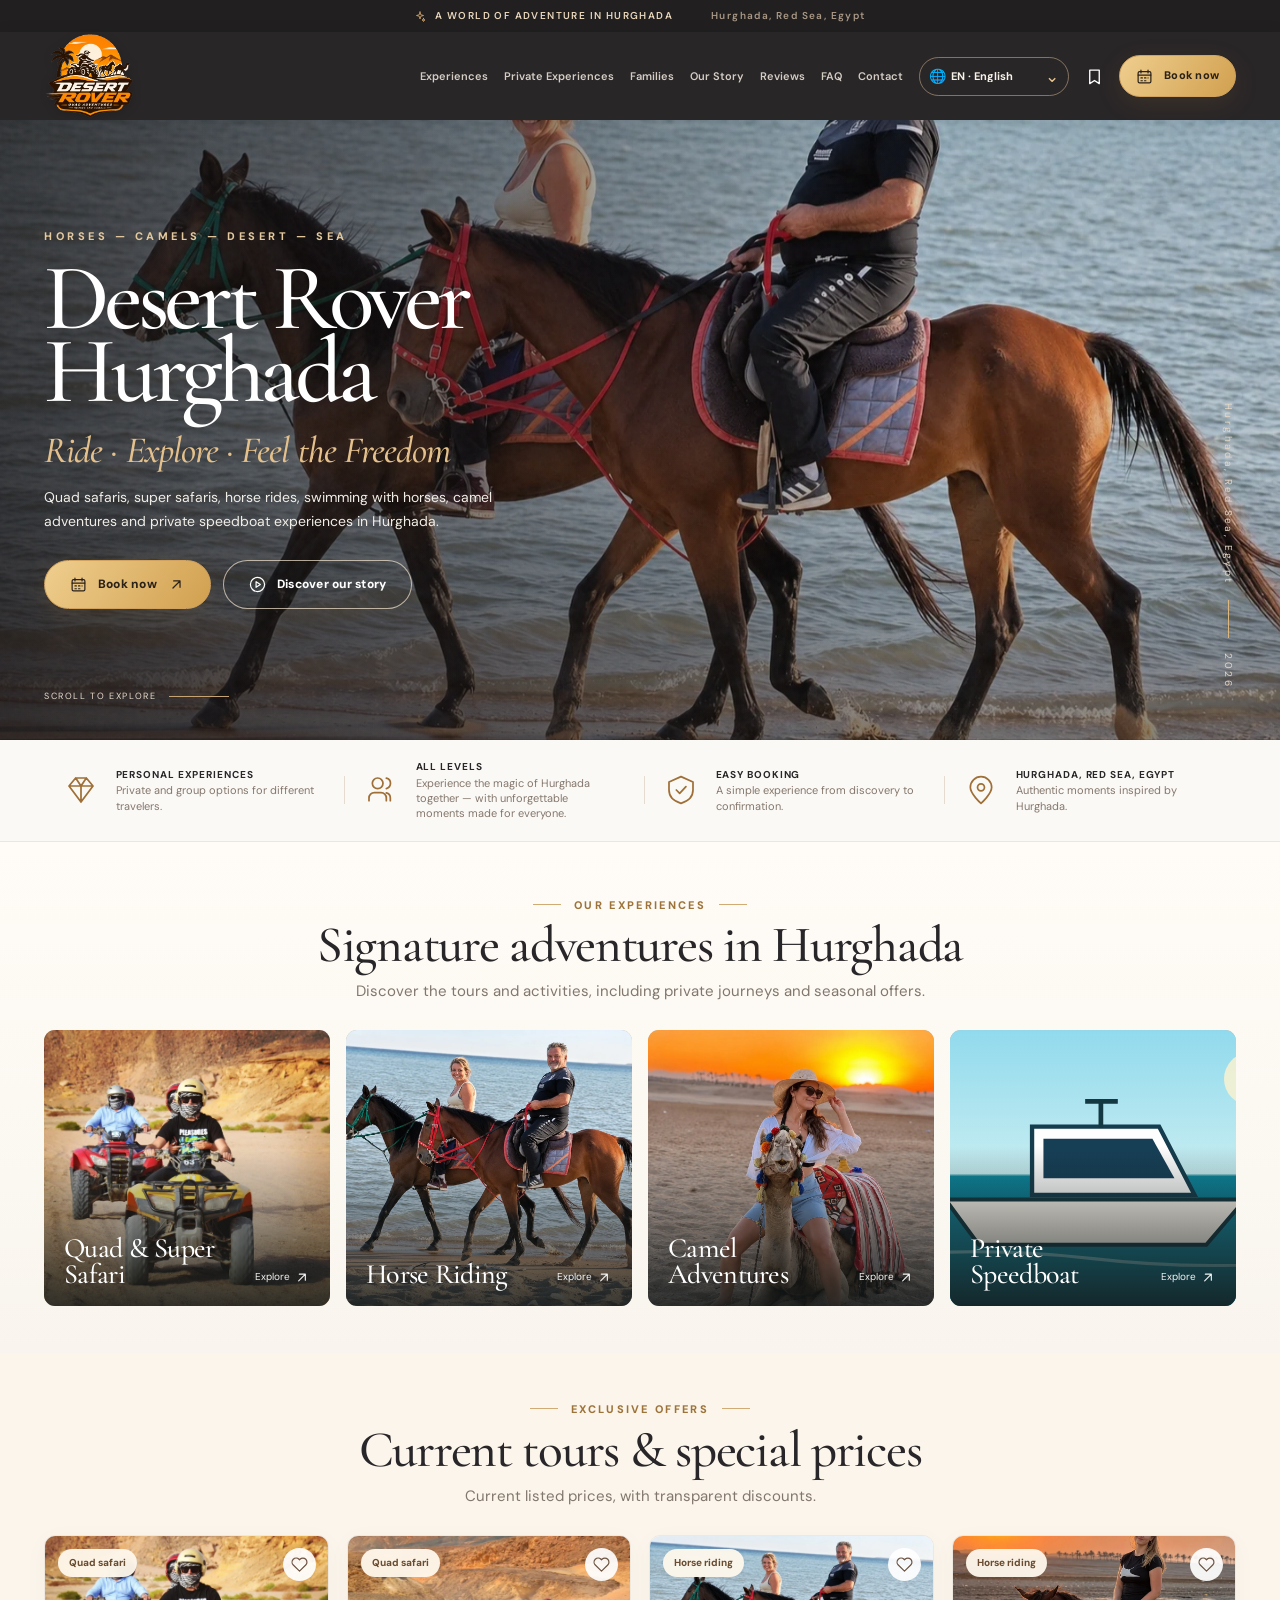
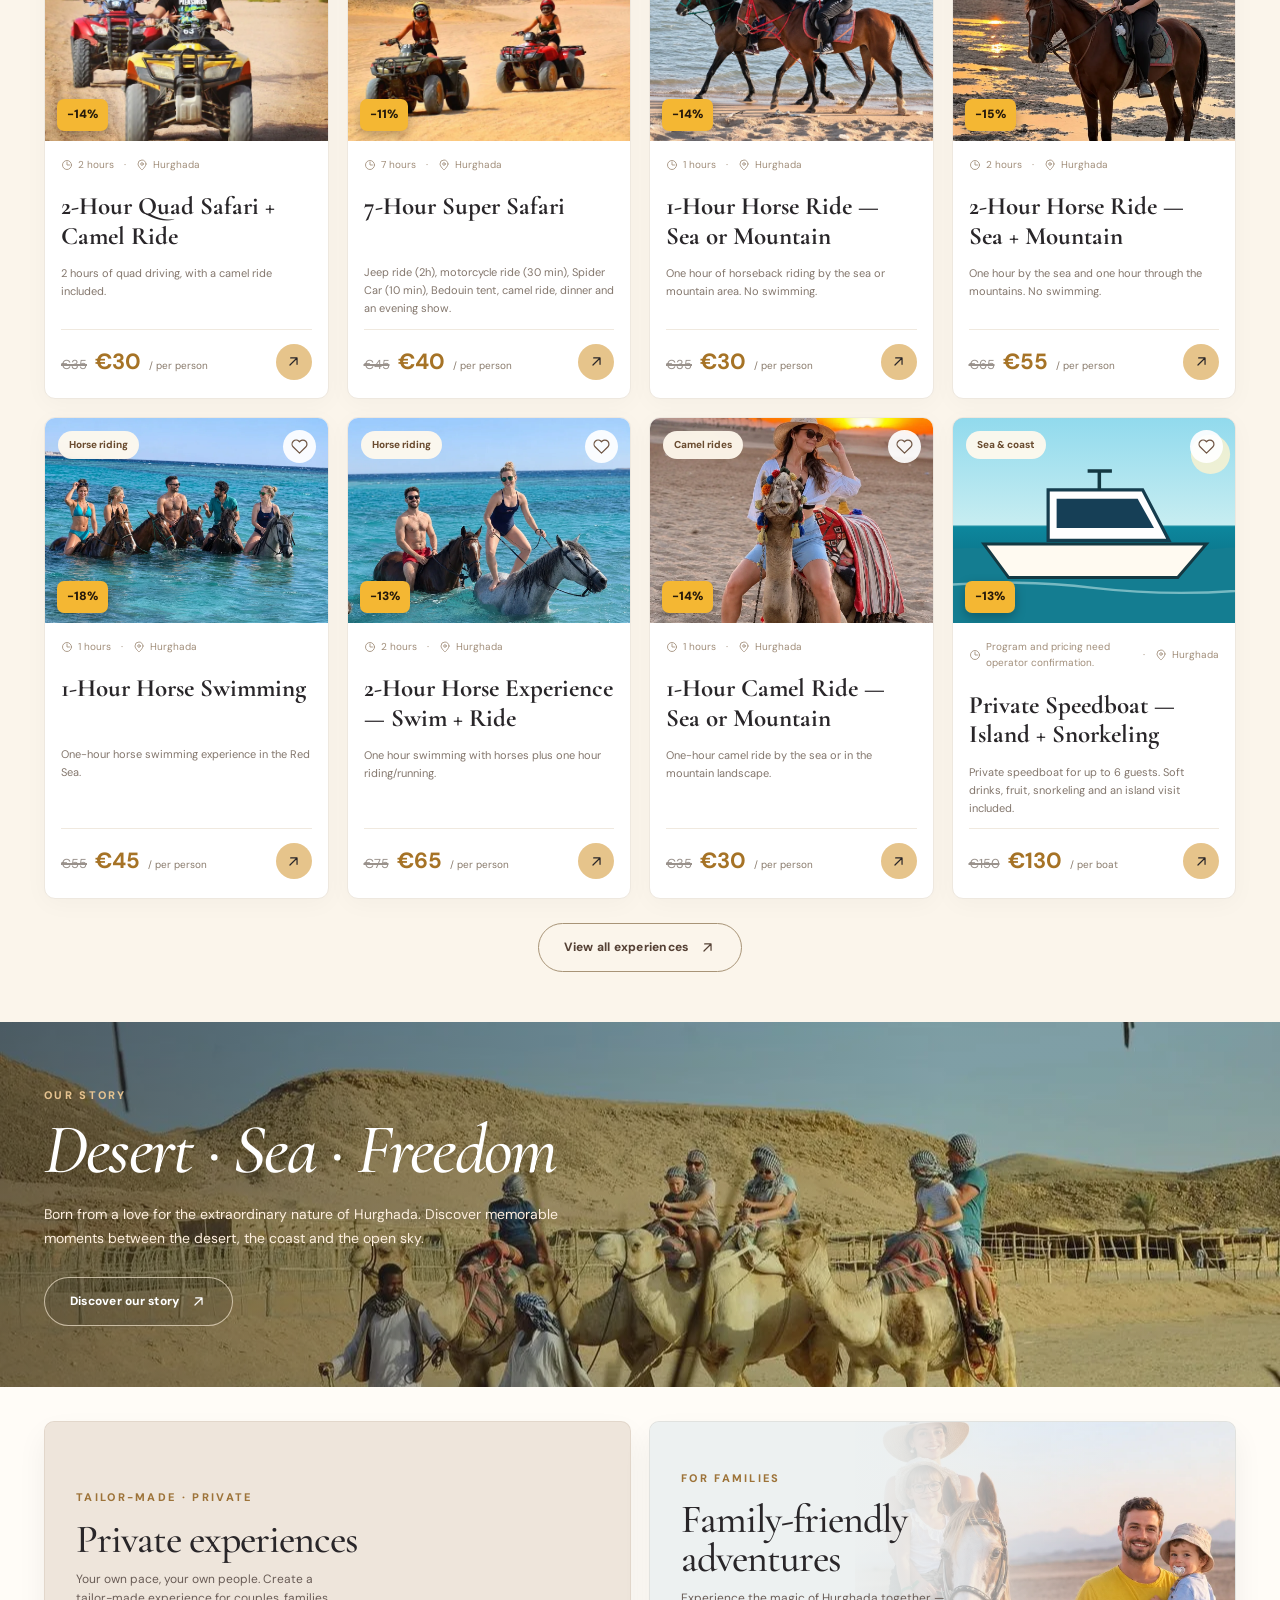
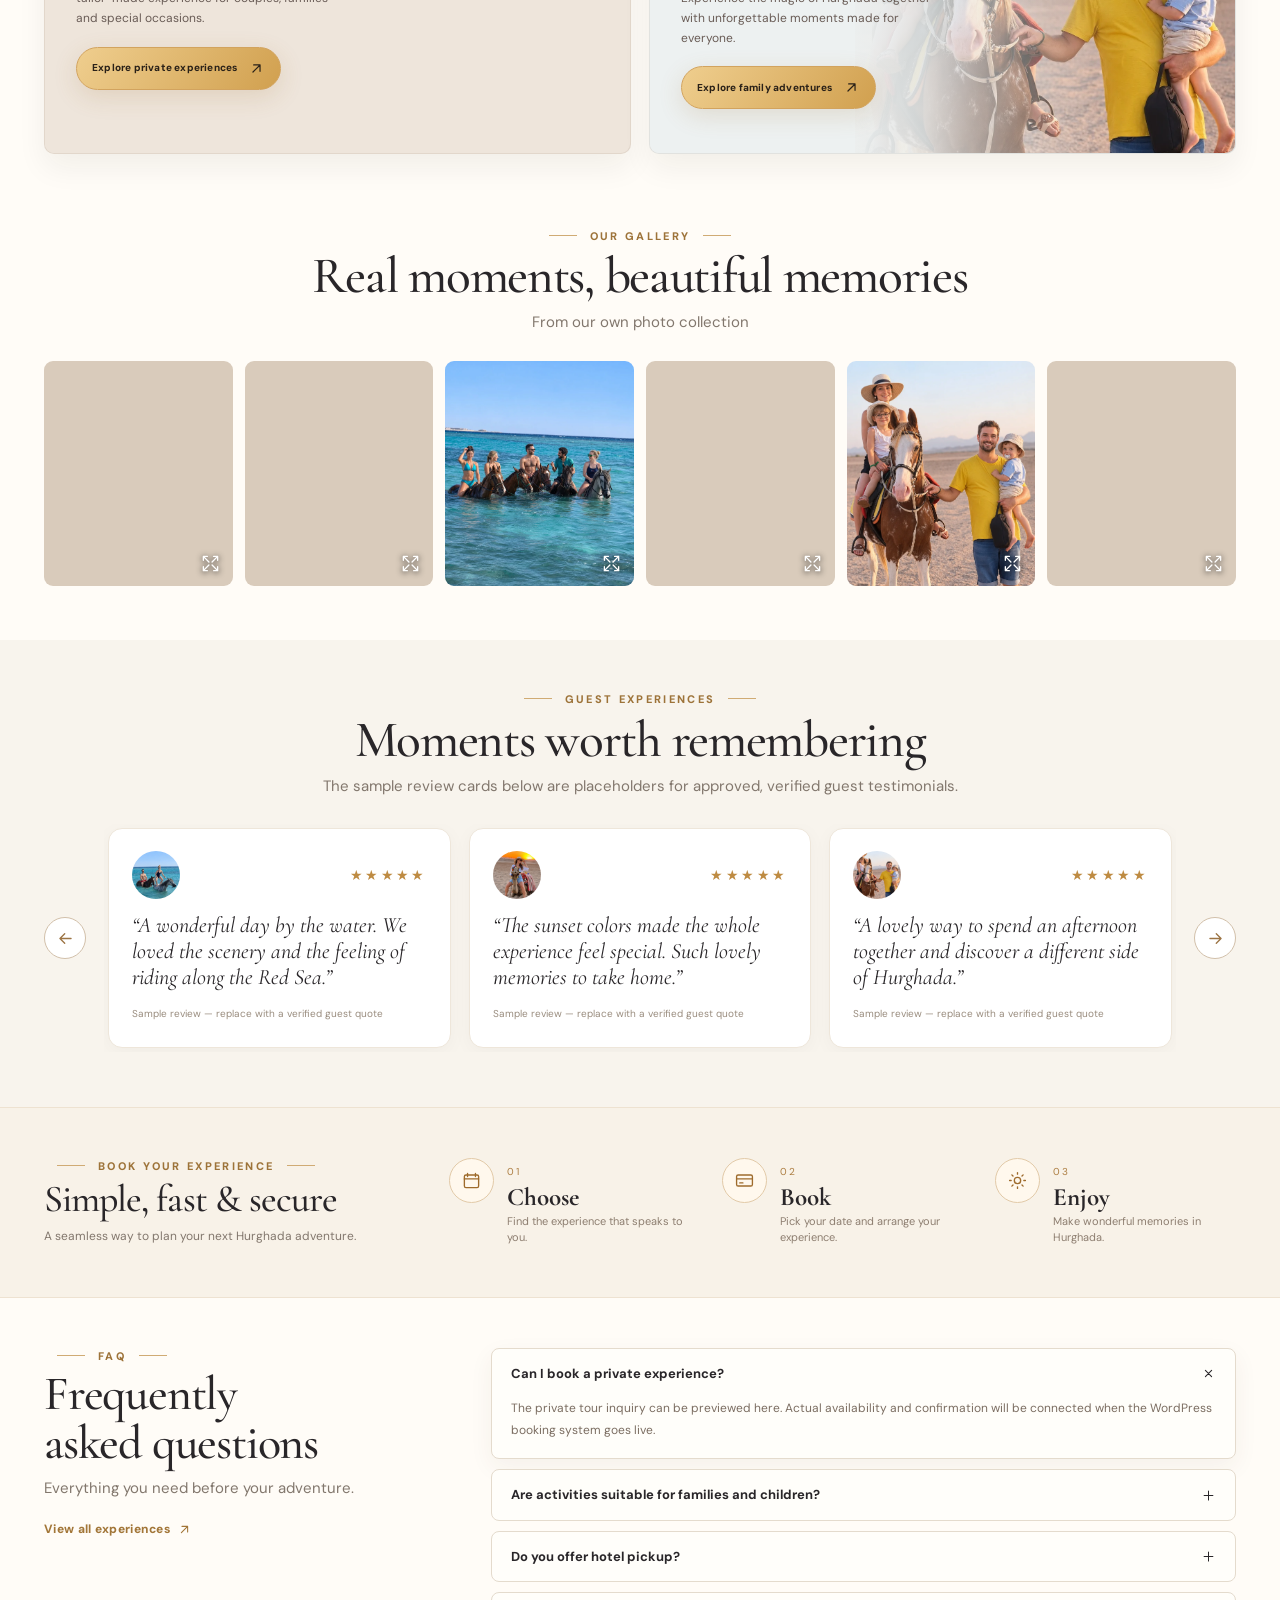
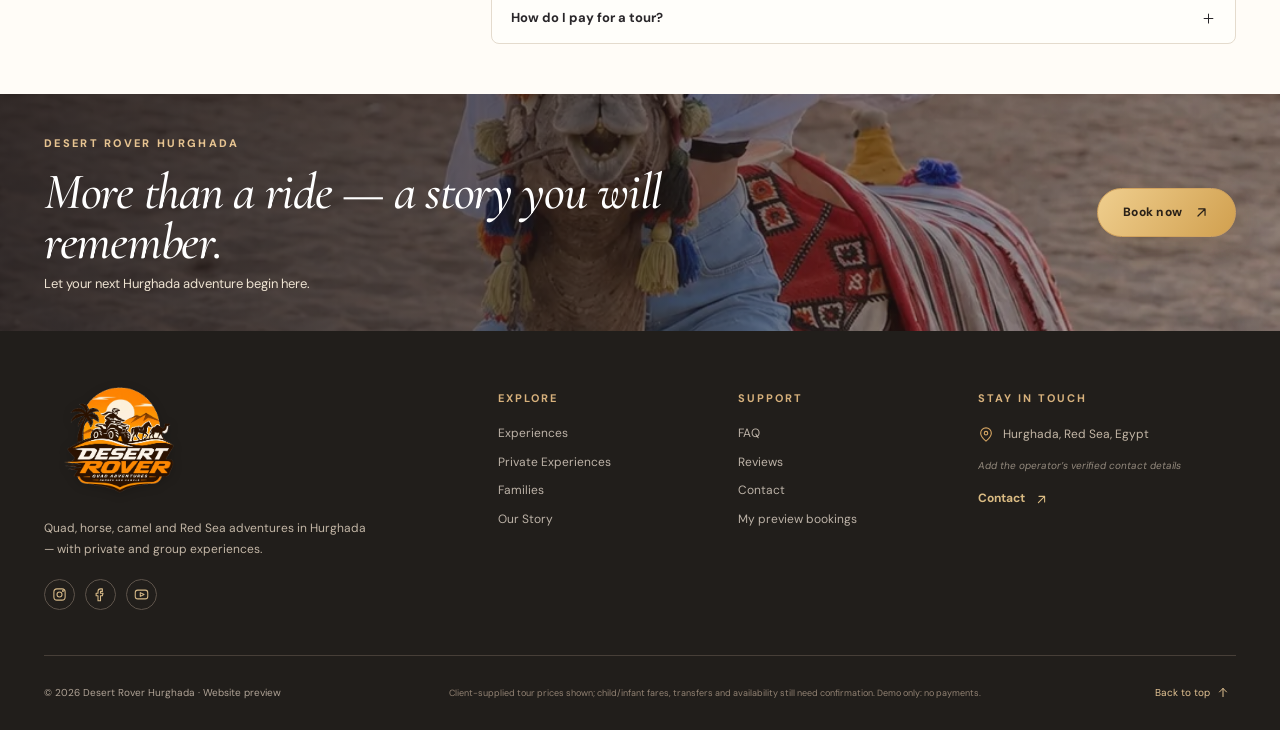
==== commit 4456d8ac: "Fix layout spacing, gallery and GSAP animations" ====
--- a/index.html
+++ b/index.html
@@ -10,7 +10,7 @@
   <link rel="preconnect" href="https://fonts.googleapis.com" />
   <link rel="preconnect" href="https://fonts.gstatic.com" crossorigin />
   <link href="https://fonts.googleapis.com/css2?family=Cormorant+Garamond:wght@400;500;600;700&family=DM+Sans:wght@400;500;600;700;800&family=Noto+Sans+Arabic:wght@400;500;600;700&family=Noto+Serif:wght@400;500;600;700&family=Noto+Sans:wght@400;500;600;700;800&display=swap" rel="stylesheet" />
-  <link rel="stylesheet" href="assets/css/style.css" />
+  <link rel="stylesheet" href="assets/css/style.css?v=20261123-stylefix" />
   <title>Desert Rover Hurghada | Adventure Experiences</title>
 </head>
 <body data-page="home">
@@ -19,6 +19,6 @@
   <script defer src="https://cdn.jsdelivr.net/npm/gsap@3.12.5/dist/gsap.min.js"></script>
   <script defer src="https://cdn.jsdelivr.net/npm/gsap@3.12.5/dist/ScrollTrigger.min.js"></script>
   <script defer src="assets/js/i18n-extra.js"></script>
-  <script defer src="assets/js/app.js"></script>
+  <script defer src="assets/js/app.js?v=20261123-stylefix"></script>
 </body>
 </html>
--- a/assets/css/style.css
+++ b/assets/css/style.css
@@ -122,3 +122,134 @@
 @media(max-width:640px){.lang-switch--select{height:35px;padding:0 7px;max-width:126px}.lang-switch--select select{width:84px;font-size:10px}.lang-globe{font-size:12px}.lang-switch--select .lang-caret{font-size:14px}}
 @media(max-width:390px){.lang-switch--select{max-width:103px}.lang-switch--select select{width:63px}}
 @media(max-width:530px){html[lang=ru] .hero-content h1,html[lang=pl] .hero-content h1,html[lang=cs] .hero-content h1{font-size:clamp(43px,11vw,62px);line-height:1.07}}
+
+
+/* =====================================================================
+  DESERT ROVER | VISUAL QA FIX | 23 NOV 2026
+  Fixes: blank grids caused by hidden GSAP items; orphan sixth gallery tile;
+  section rhythm, responsive cards, readable promotions and language header.
+  Original tour pricing, booking code and all 11 locales are unchanged.
+  ===================================================================== */
+
+/* Content must NEVER depend on scroll animation to be visible.
+   The old double GSAP .from() set opacity:0 on individual cards and grids. */
+.reveal, .tour-card, .category-card, .gallery-tile,
+.section-heading, .review-card, .promo-card, .accordion {
+  opacity: 1 !important;
+  visibility: visible !important;
+}
+
+html { scroll-padding-top: calc(var(--header-h) + 20px); }
+body { overflow-x: clip; }
+main { display: block; overflow: clip; }
+.section { padding-block: 50px; }
+.experiences-feature { padding-block: 55px 47px; }
+.actual-offers-section { padding-block: 48px 50px; }
+.promo-section { padding-block: 34px 38px; }
+.image-gallery-section { padding-block: 36px 54px; }
+.reviews-section { padding-block: 51px 55px; }
+.section-heading { margin-bottom: 26px; }
+.section-heading h2 { text-wrap: balance; line-height: 1.02; margin: 6px 0 8px; }
+.section-heading p { text-wrap: pretty; }
+
+/* All category cards and all gallery images show at once — no empty slots. */
+.category-grid { grid-template-columns: repeat(4,minmax(0,1fr)); gap: 16px; }
+.category-card { height: 276px; }
+.mini-gallery { display:grid; grid-template-columns: repeat(6,minmax(0,1fr)); gap: 12px; align-items:stretch; }
+.mini-gallery .gallery-tile { display:block !important; height: 225px; min-width:0; width:100%; overflow:hidden; cursor:zoom-in; }
+.mini-gallery .gallery-tile img { display:block; width:100%; height:100%; object-fit:cover; }
+.gallery-tile:hover img { transform:scale(1.06); }
+
+/* Grid / cards keep consistent image heights and avoid content overlap. */
+.actual-offers-section .tour-grid, .related-section .tour-grid {
+  grid-template-columns: repeat(4,minmax(0,1fr)); gap:18px; align-items:stretch;
+}
+.tour-card { height:100%; display:flex; flex-direction:column; min-width:0; }
+.tour-card-body { display:flex; flex-direction:column; flex:1; gap:9px; padding:16px 16px 18px; }
+.tour-card-body > p { margin-block: 0 2px; }
+.tour-card-bottom { margin-top:auto; }
+.tour-title { overflow-wrap:anywhere; }
+.tour-image { height:205px; flex-shrink:0; }
+.tour-image img { display:block; object-fit:cover; object-position:center; }
+.discount-chip { z-index:2; }
+.promo-card { border:1px solid rgba(117,91,63,.10); box-shadow:0 14px 30px rgba(38,28,19,.06); }
+.promo-card:before { background:linear-gradient(90deg,#eee5db 0%,#eee5db 31%,rgba(238,229,219,.88) 47%,rgba(238,229,219,0) 80%); }
+.promo-card:nth-child(2):before { background:linear-gradient(90deg,#edf1f1 0%,#edf1f1 31%,rgba(237,241,241,.87) 47%,rgba(237,241,241,0) 80%); }
+.promo-card img { width:65%; }
+.promo-card .promo-text { width:59%; }
+.promo-card h3 { text-wrap:balance; }
+
+/* Give the 11-language switch enough room without squeezing navigation. */
+.site-header .header-inner { gap: clamp(12px,1.3vw,22px); }
+.desktop-nav { gap: clamp(10px,1.25vw,19px); }
+.lang-switch--select { flex-shrink:0; max-width:150px; }
+.lang-switch--select select { max-width:110px; }
+.header-actions { flex-shrink:0; }
+.btn, .nav-link { -webkit-tap-highlight-color:transparent; }
+
+/* Better spacing and alignment across inner pages. */
+.listing-controls { margin-bottom:24px; }
+.detail-main { align-items:start; }
+.detail-book-form label, .inquiry-card label { display:block; }
+.photo-wall .wall-photo, .photo-wall-large .wall-photo { min-width:0; }
+.review-card { min-width:0; }
+
+@media (max-width:1250px) {
+ .actual-offers-section .tour-grid,.related-section .tour-grid { grid-template-columns:repeat(3,minmax(0,1fr)); }
+ .category-grid { gap:13px; }
+ .mini-gallery { grid-template-columns:repeat(3,minmax(0,1fr)); }
+ .mini-gallery .gallery-tile { height:210px; }
+}
+@media (max-width:1030px) {
+ .site-header .header-inner { gap:14px; }
+ .actual-offers-section .tour-grid,.related-section .tour-grid { grid-template-columns:repeat(2,minmax(0,1fr)); }
+ .promo-card .promo-text { width:64%; }
+ .promo-card img { width:64%; }
+}
+@media (max-width:780px) {
+ .section { padding-block:42px; }
+ .experiences-feature,.actual-offers-section { padding-block:43px; }
+ .promo-section { padding-block:27px 33px; }
+ .image-gallery-section { padding-block:29px 42px; }
+ .section-heading { margin-bottom:21px; }
+ .section-heading h2 { font-size:clamp(34px,7vw,46px); }
+ .category-grid { grid-template-columns:repeat(2,minmax(0,1fr)); gap:12px; }
+ .category-card { height:230px; }
+ .mini-gallery { grid-template-columns:repeat(3,minmax(0,1fr)); gap:10px; }
+ .mini-gallery .gallery-tile { height:185px; }
+ .actual-offers-section .tour-grid,.related-section .tour-grid { grid-template-columns:repeat(2,minmax(0,1fr)); gap:14px; }
+ .tour-image { height:190px; }
+ .promo-card h3 { font-size:clamp(28px,5.4vw,39px); }
+}
+@media (max-width:600px) {
+ .container { width:calc(100% - 32px); }
+ .section { padding-block:35px; }
+ .experiences-feature,.actual-offers-section { padding-block:37px; }
+ .promo-section { padding-block:22px 29px; }
+ .image-gallery-section { padding-block:22px 38px; }
+ .section-heading { margin-bottom:17px; }
+ .category-grid { grid-template-columns:repeat(2,minmax(0,1fr)); gap:10px; }
+ .category-card { height:220px; }
+ .actual-offers-section .tour-grid,.related-section .tour-grid { grid-template-columns:1fr; gap:14px; }
+ .actual-offers-section .tour-image,.related-section .tour-image { height:230px; }
+ .actual-offers-section .tour-card-body { padding:16px; }
+ .actual-offers-section .tour-title { font-size:22px; }
+ .actual-offers-section .tour-card-bottom .price-comparison strong { font-size:24px; }
+ .mini-gallery { grid-template-columns:repeat(2,minmax(0,1fr)); gap:9px; }
+ .mini-gallery .gallery-tile { height:185px; }
+ .promo-card { min-height:320px; }
+ .promo-card .promo-text { width:68%; padding:22px 14px 22px 20px; }
+ .promo-card img { width:68%; object-position:58% center; }
+ .promo-card:before { background:linear-gradient(90deg,#eee5db 0%,rgba(238,229,219,.96) 32%,rgba(238,229,219,.45) 68%,rgba(238,229,219,0) 100%); }
+ .promo-card:nth-child(2):before { background:linear-gradient(90deg,#edf1f1 0%,rgba(237,241,241,.96) 32%,rgba(237,241,241,.45) 68%,rgba(237,241,241,0) 100%); }
+ .promo-card p { max-width:220px; }
+ .footer-grid { gap:22px; }
+}
+@media (max-width:390px) {
+ .mini-gallery .gallery-tile { height:164px; }
+ .category-card { height:190px; }
+ .promo-card .promo-text { width:74%; }
+}
+@media (prefers-reduced-motion:reduce) {
+ *,*::before,*::after { scroll-behavior:auto !important; }
+}
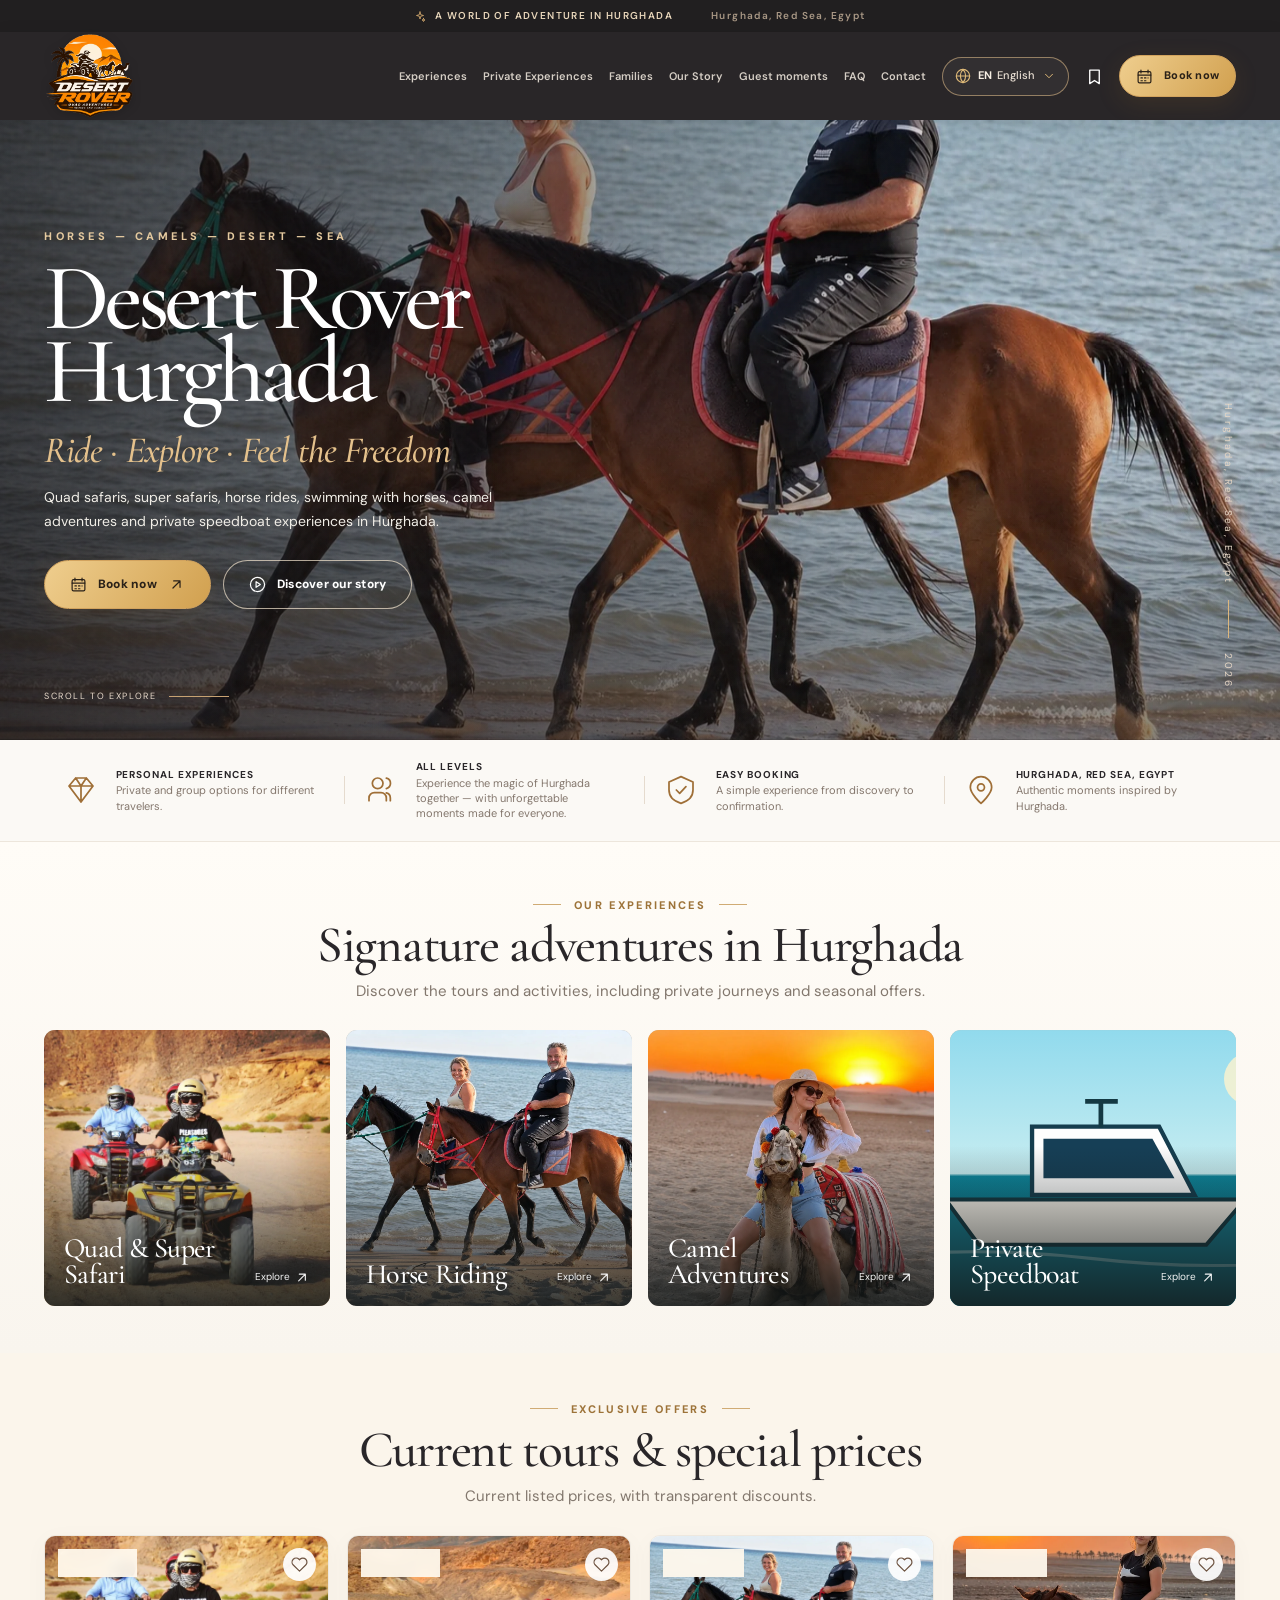
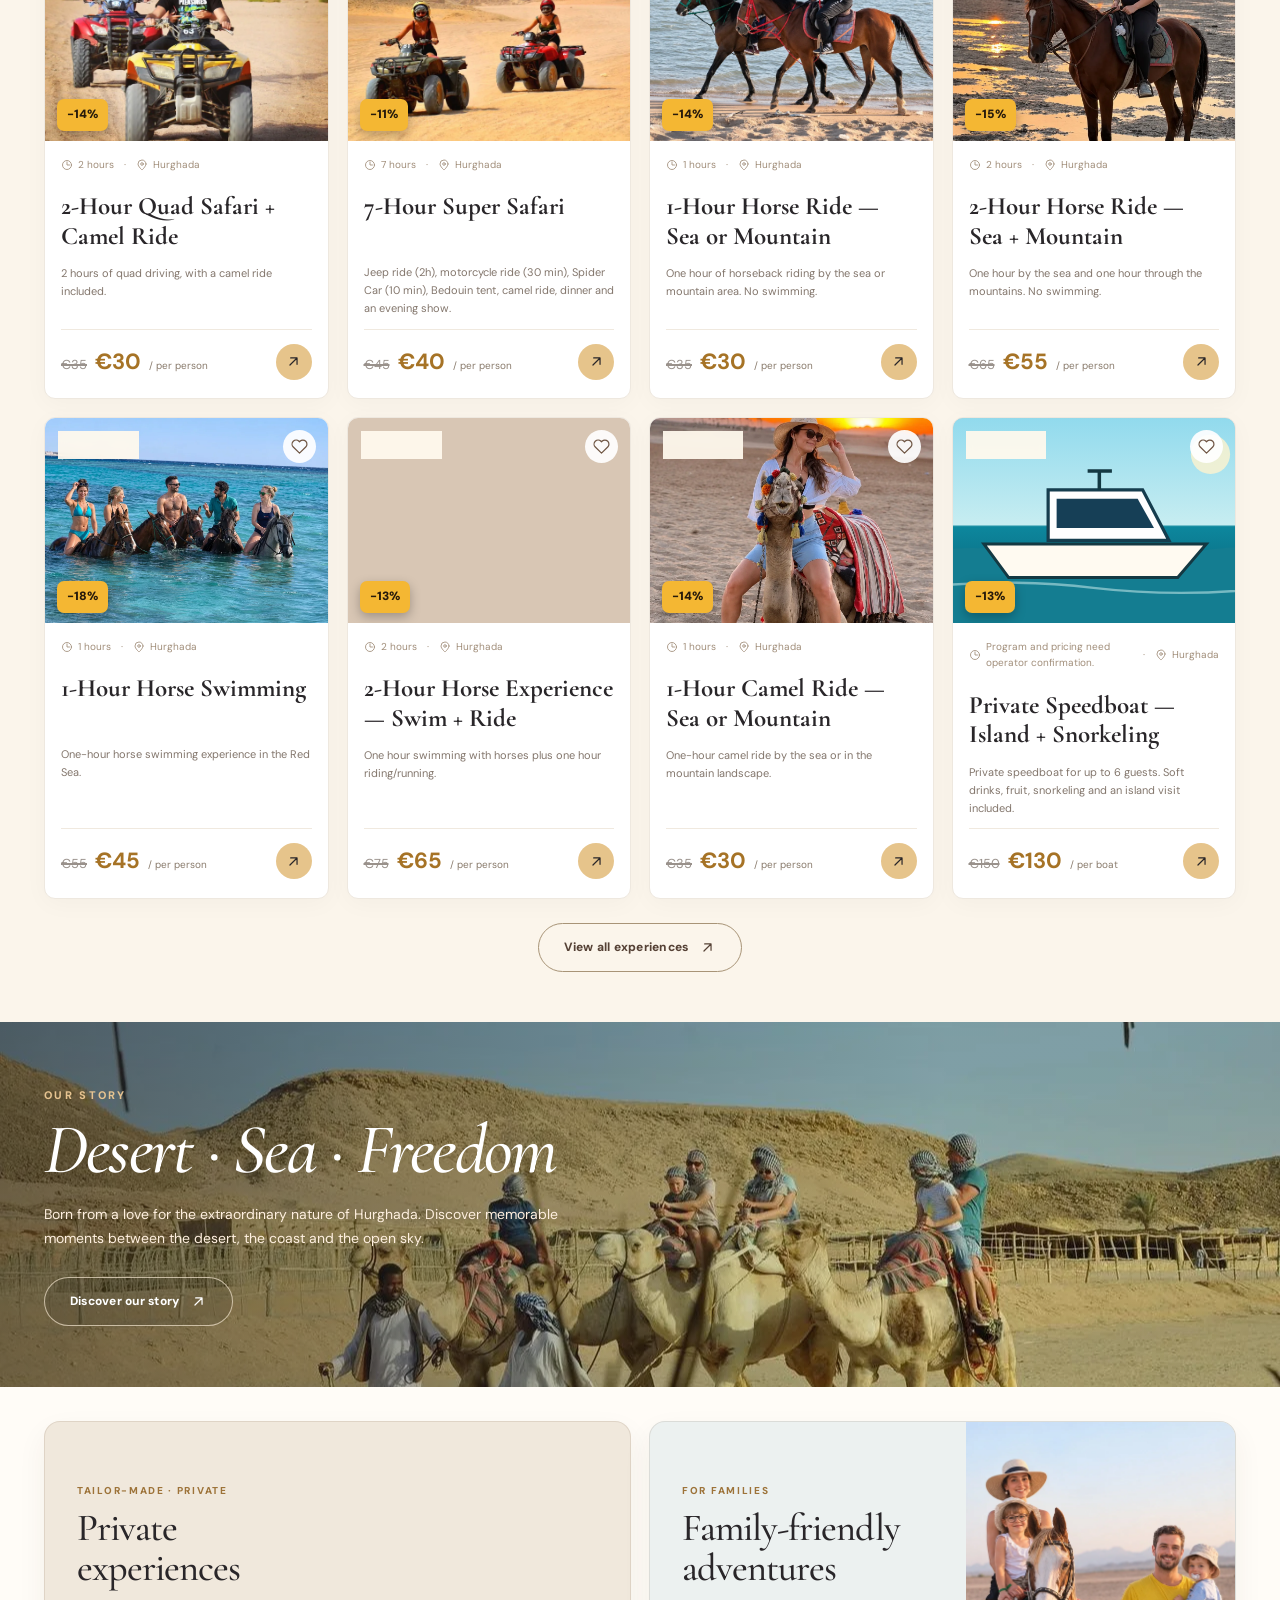
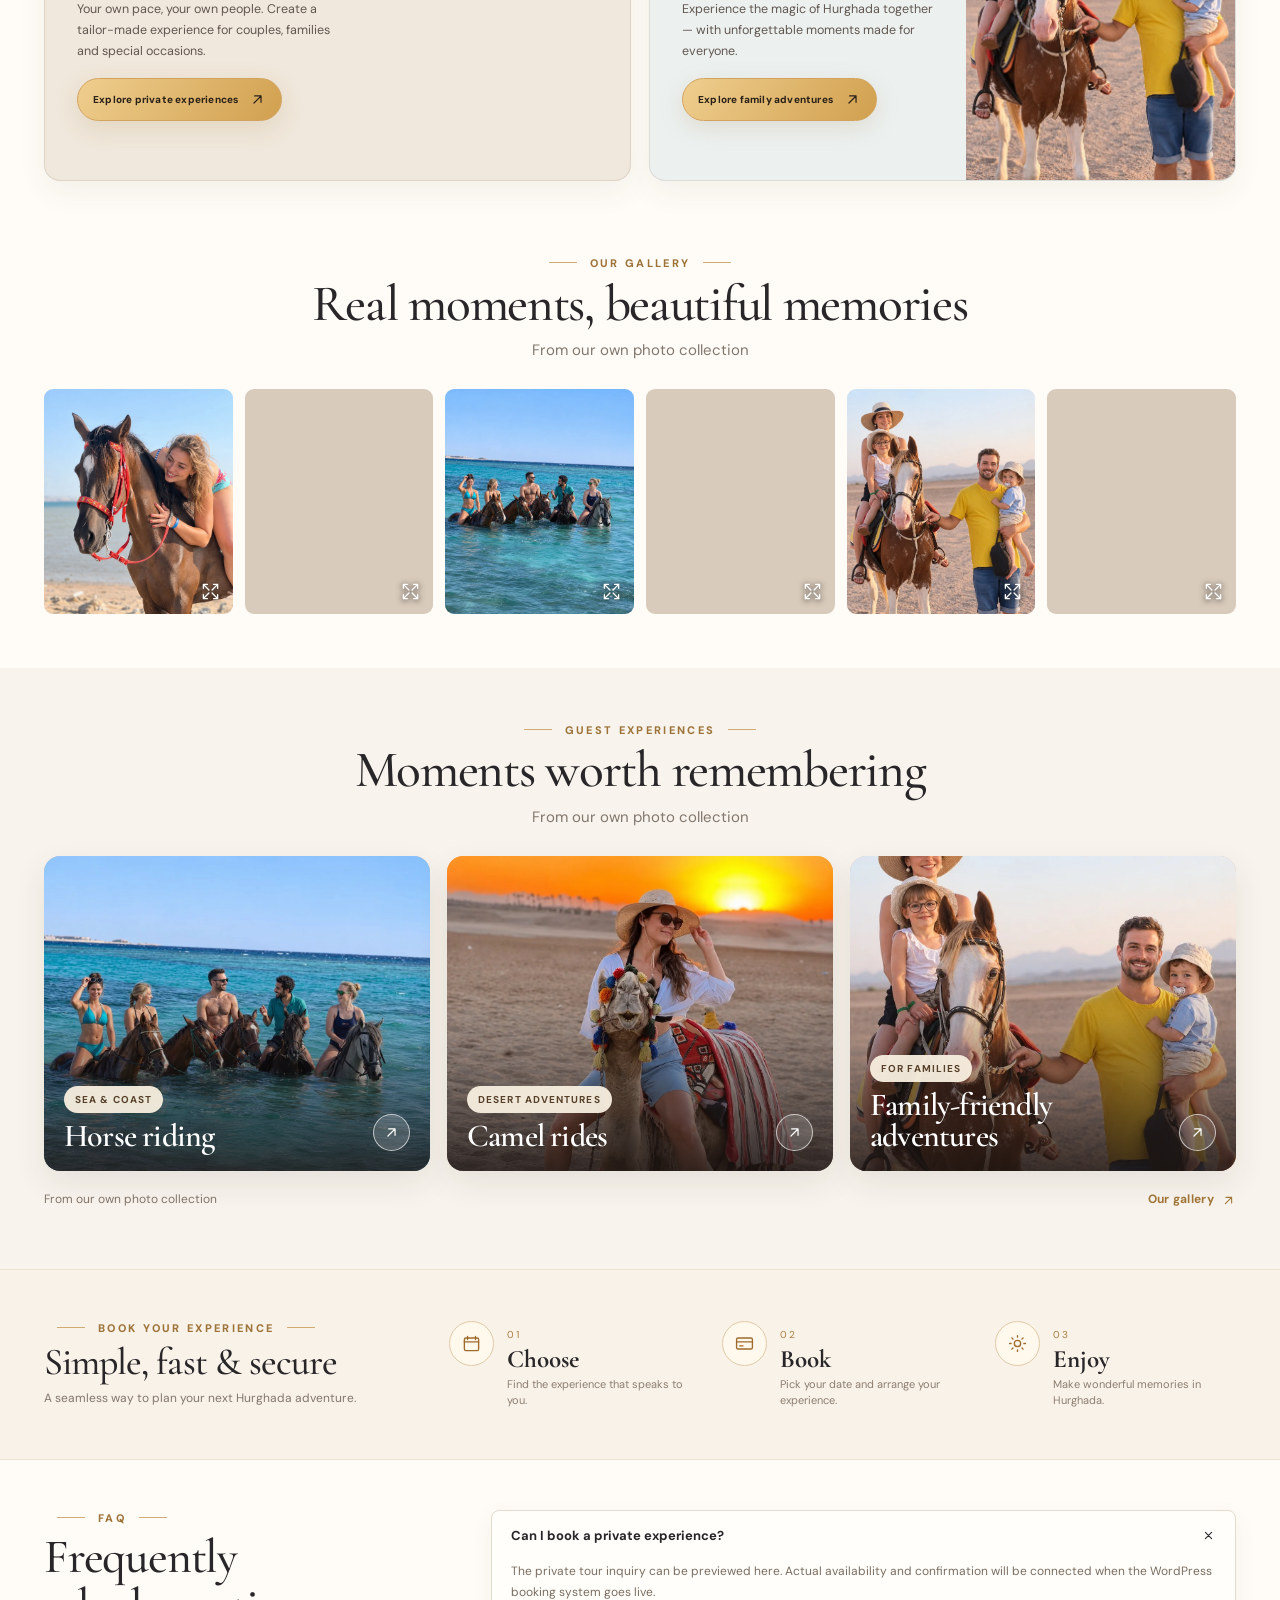
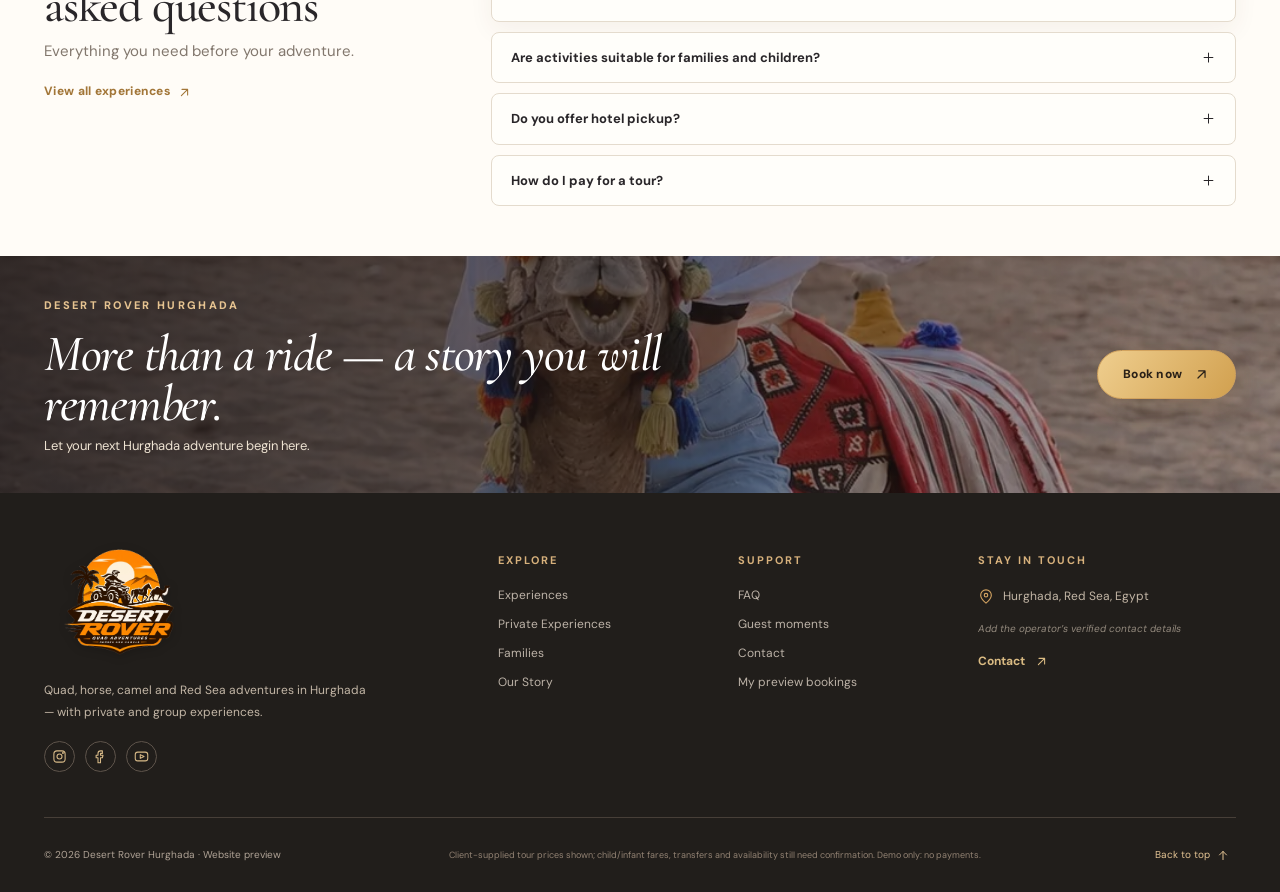
==== commit 44b7cf04: "Redesign private, family, guest moments and language menu" ====
--- a/index.html
+++ b/index.html
@@ -10,7 +10,7 @@
   <link rel="preconnect" href="https://fonts.googleapis.com" />
   <link rel="preconnect" href="https://fonts.gstatic.com" crossorigin />
   <link href="https://fonts.googleapis.com/css2?family=Cormorant+Garamond:wght@400;500;600;700&family=DM+Sans:wght@400;500;600;700;800&family=Noto+Sans+Arabic:wght@400;500;600;700&family=Noto+Serif:wght@400;500;600;700&family=Noto+Sans:wght@400;500;600;700;800&display=swap" rel="stylesheet" />
-  <link rel="stylesheet" href="assets/css/style.css?v=20261123-stylefix" />
+  <link rel="stylesheet" href="assets/css/style.css?v=20261123-refined-v2" />
   <title>Desert Rover Hurghada | Adventure Experiences</title>
 </head>
 <body data-page="home">
@@ -19,6 +19,6 @@
   <script defer src="https://cdn.jsdelivr.net/npm/gsap@3.12.5/dist/gsap.min.js"></script>
   <script defer src="https://cdn.jsdelivr.net/npm/gsap@3.12.5/dist/ScrollTrigger.min.js"></script>
   <script defer src="assets/js/i18n-extra.js"></script>
-  <script defer src="assets/js/app.js?v=20261123-stylefix"></script>
+  <script defer src="assets/js/app.js?v=20261123-refined-v2"></script>
 </body>
 </html>
--- a/assets/css/style.css
+++ b/assets/css/style.css
@@ -253,3 +253,154 @@
 @media (prefers-reduced-motion:reduce) {
  *,*::before,*::after { scroll-behavior:auto !important; }
 }
+
+
+/* ==========================================================================
+   Desert Rover | UI refinement 23 Nov 2026
+   Image composition, authentic guest moments, accessible 11-language picker
+   ========================================================================== */
+
+/* Private / family feature cards: prevent copy and imagery overlapping. */
+.promo-grid{align-items:stretch;gap:18px}
+.promo-card,.promo-card:nth-child(2){
+  display:grid;grid-template-columns:minmax(0,54%) minmax(0,46%);
+  height:auto;min-height:310px;align-items:stretch;
+  background:#f0e8dc;isolation:isolate;overflow:hidden;border-radius:16px;
+  border:1px solid rgba(98,71,44,.12);
+  box-shadow:0 12px 30px rgba(63,43,28,.06);
+}
+.promo-card:nth-child(2){background:#ecf1f0}
+.promo-card::before,.promo-card:nth-child(2)::before{display:none!important;content:none!important}
+.promo-card .promo-text{
+  z-index:6;position:relative;grid-column:1;grid-row:1;
+  width:100%!important;min-width:0;
+  padding:32px 20px 30px 32px!important;
+  display:flex;flex-direction:column;align-items:flex-start;justify-content:center;
+}
+.promo-card .promo-text>*{max-width:100%}
+.promo-card .eyebrow{font-size:10px;letter-spacing:.17em}
+.promo-card h3{font-size:clamp(31px,3vw,43px);line-height:1.04;margin:11px 0 11px;text-wrap:balance}
+.promo-card p{font-size:12.5px;line-height:1.65;max-width:320px;margin-bottom:17px;color:#625751}
+.promo-card .btn{max-width:100%;white-space:normal;text-align:center;justify-content:center}
+.promo-card img,.promo-card:nth-child(2) img{
+  position:relative;grid-column:2;grid-row:1;top:auto;bottom:auto;
+  right:auto;left:auto;width:100%!important;height:100%!important;
+  object-fit:cover;object-position:52% 43%;display:block;z-index:5;
+  border-radius:0;transform:none;transition:transform .55s ease;
+}
+.promo-card:nth-child(2) img{object-position:55% center}
+.promo-card:hover img{transform:scale(1.04)}
+html[dir="rtl"] .promo-card .promo-text{padding:30px 32px 30px 20px!important;align-items:flex-start}
+html[dir="rtl"] .promo-card img{right:auto;left:auto}
+
+/* Guest section is now built from genuine uploaded photos, not fabricated quotes. */
+.reviews-section{padding-block:54px 59px}
+.reviews-section .section-heading{margin-bottom:27px}
+.guest-moments-grid{display:grid;grid-template-columns:repeat(3,minmax(0,1fr));gap:17px}
+.guest-moment-card{
+  min-width:0;height:315px;display:block;overflow:hidden;position:relative;
+  background:#d6c6b3;border-radius:16px;text-decoration:none;color:#fff;
+  box-shadow:0 12px 32px rgba(39,31,26,.09);
+}
+.guest-moment-card>img{display:block;width:100%;height:100%;object-fit:cover;object-position:center 42%;transition:transform .65s ease}
+.guest-moment-card:nth-child(2)>img{object-position:center 38%}
+.guest-moment-card:nth-child(3)>img{object-position:center 44%}
+.guest-moment-shade{pointer-events:none;position:absolute;inset:0;background:linear-gradient(180deg,transparent 35%,rgba(27,20,18,.13) 50%,rgba(27,20,18,.83) 100%)}
+.guest-moment-content{position:absolute;inset:auto 20px 20px;display:flex;flex-direction:column;gap:7px;align-items:flex-start;pointer-events:none}
+.guest-moment-category{font:700 10px/1.3 'DM Sans',Arial,sans-serif;text-transform:uppercase;letter-spacing:.11em;background:rgba(249,241,225,.94);color:#57402a;padding:7px 11px;border-radius:30px}
+.guest-moment-content strong{font-size:clamp(28px,2.5vw,37px);line-height:.98;font-weight:600;max-width:85%;text-wrap:balance}
+.guest-moment-arrow{position:absolute;right:0;bottom:0;display:grid;place-items:center;width:37px;height:37px;border-radius:50%;border:1px solid rgba(255,255,255,.64);background:rgba(255,255,255,.16)}
+.guest-moment-arrow svg{width:17px;height:17px}
+.guest-moment-card:hover>img{transform:scale(1.055)}
+.guest-moment-card:focus-visible{outline:3px solid #d7ab5c;outline-offset:4px}
+.guest-moments-footer{display:flex;align-items:center;justify-content:space-between;gap:15px;margin-top:19px;color:#827569;font-size:12px}
+.guest-moments-footer .text-link{font-weight:700}
+html[dir="rtl"] .guest-moment-arrow{left:0;right:auto}
+
+/* Custom language selector: replaces platform-native <select> popup. */
+.language-picker{position:relative;flex:none;z-index:120}
+.language-trigger{
+  display:flex;align-items:center;justify-content:center;gap:7px;
+  min-height:39px;padding:5px 12px;background:rgba(255,255,255,.045);
+  color:#f7efe4;border:1px solid rgba(229,194,141,.55);border-radius:30px;
+  font:700 11px/1.25 'DM Sans',Arial,sans-serif;white-space:nowrap;
+  cursor:pointer;transition:background .2s,border-color .2s,box-shadow .2s;
+}
+.language-trigger:hover,.language-picker.is-open .language-trigger{background:rgba(215,171,92,.14);border-color:#dfb877}
+.language-trigger:focus-visible{outline:2px solid #e2bd7e;outline-offset:3px}
+.language-globe,.language-chevron{display:inline-grid;place-items:center;color:#deb978}
+.language-globe svg{width:16px;height:16px}
+.language-chevron svg{width:14px;height:14px;transition:transform .2s}
+.language-picker.is-open .language-chevron svg{transform:rotate(180deg)}
+.language-current{display:flex;gap:5px;align-items:center}
+.language-name{font-weight:500;color:#eae0d4}
+.language-menu{
+  position:absolute;z-index:200;top:calc(100% + 12px);right:0;
+  width:230px;max-width:calc(100vw - 24px);max-height:min(410px,75vh);
+  padding:8px;background:#fffaf4;color:#322922;overflow:auto;
+  border:1px solid #e5d8c8;border-radius:15px;
+  box-shadow:0 20px 54px rgba(20,16,14,.28);
+  scrollbar-color:#d1bb9b transparent;scrollbar-width:thin;
+}
+.language-menu[hidden]{display:none!important}
+.language-menu-title{margin:6px 8px 9px;padding:0 3px 10px;border-bottom:1px solid #ede2d6;font-size:10px;font-weight:800;letter-spacing:.12em;text-transform:uppercase;color:#98734c}
+.language-options{display:grid;gap:2px}
+.language-option{
+  display:grid;grid-template-columns:30px 1fr 18px;gap:10px;align-items:center;
+  width:100%;min-height:37px;padding:8px 10px;background:none;border:0;
+  color:#342b25;text-align:start;cursor:pointer;border-radius:8px;
+  font:600 12px/1.3 'DM Sans','Noto Sans',Arial,sans-serif;
+}
+.language-option:hover,.language-option:focus-visible{background:#f4e9da;outline:none}
+.language-option.is-active{background:#f8ecd5;color:#694417;font-weight:800}
+.language-code{font-size:10px;font-weight:800;color:#ad7e46}
+.language-check{display:grid;place-items:center;color:#a77531}
+.language-check svg{width:15px;height:15px}
+html[dir="rtl"] .language-menu{left:0;right:auto}
+html[dir="rtl"] .language-option{text-align:start}
+
+@media(max-width:1100px){
+  .promo-card .promo-text{padding:25px 17px 25px 23px!important}
+  .promo-card h3{font-size:clamp(29px,3.1vw,38px)}
+  .guest-moment-card{height:275px}
+}
+@media(max-width:780px){
+  .promo-grid{grid-template-columns:1fr;gap:14px}
+  .promo-card,.promo-card:nth-child(2){min-height:280px;grid-template-columns:minmax(0,53%) minmax(0,47%)}
+  .promo-card .promo-text{padding:24px!important}
+  .promo-card h3{font-size:clamp(30px,4.6vw,39px)}
+  .promo-card p{font-size:12px}
+  .guest-moments-grid{gap:11px}
+  .guest-moment-card{height:235px}
+  .guest-moment-content{inset:auto 13px 13px}
+  .guest-moment-content strong{font-size:27px}
+}
+@media(max-width:530px){
+  .promo-card,.promo-card:nth-child(2){
+    display:grid;grid-template-columns:1fr;grid-template-rows:auto 210px;
+    height:auto;min-height:0;align-items:stretch;border-radius:14px;
+  }
+  .promo-card .promo-text{grid-column:1;grid-row:1;padding:24px 23px 22px!important;align-items:flex-start}
+  .promo-card h3{font-size:35px;line-height:1.04;max-width:100%;margin:10px 0}
+  .promo-card p{font-size:12px;line-height:1.6;max-width:310px;margin-bottom:16px}
+  .promo-card img,.promo-card:nth-child(2) img{
+    grid-column:1;grid-row:2;position:relative;inset:auto;
+    width:100%!important;height:210px!important;object-fit:cover;
+    object-position:center 36%;
+  }
+  .promo-card:nth-child(2) img{object-position:center 41%}
+  html[dir="rtl"] .promo-card .promo-text{padding:24px 23px 22px!important}
+  .reviews-section{padding-block:40px 44px}
+  .guest-moments-grid{grid-template-columns:1fr;gap:14px}
+  .guest-moment-card{height:250px}
+  .guest-moment-content{inset:auto 18px 17px}
+  .guest-moment-content strong{font-size:34px}
+  .guest-moments-footer{font-size:11px;margin-top:17px}
+  .language-trigger{min-height:35px;padding:5px 8px;gap:5px;font-size:10px}
+  .language-name{display:none}
+  .language-globe svg{width:14px;height:14px}
+  .language-menu{width:205px;top:calc(100% + 9px)}
+}
+@media(prefers-reduced-motion:reduce){
+ .guest-moment-card>img,.promo-card img,.language-chevron svg{transition:none!important}
+}
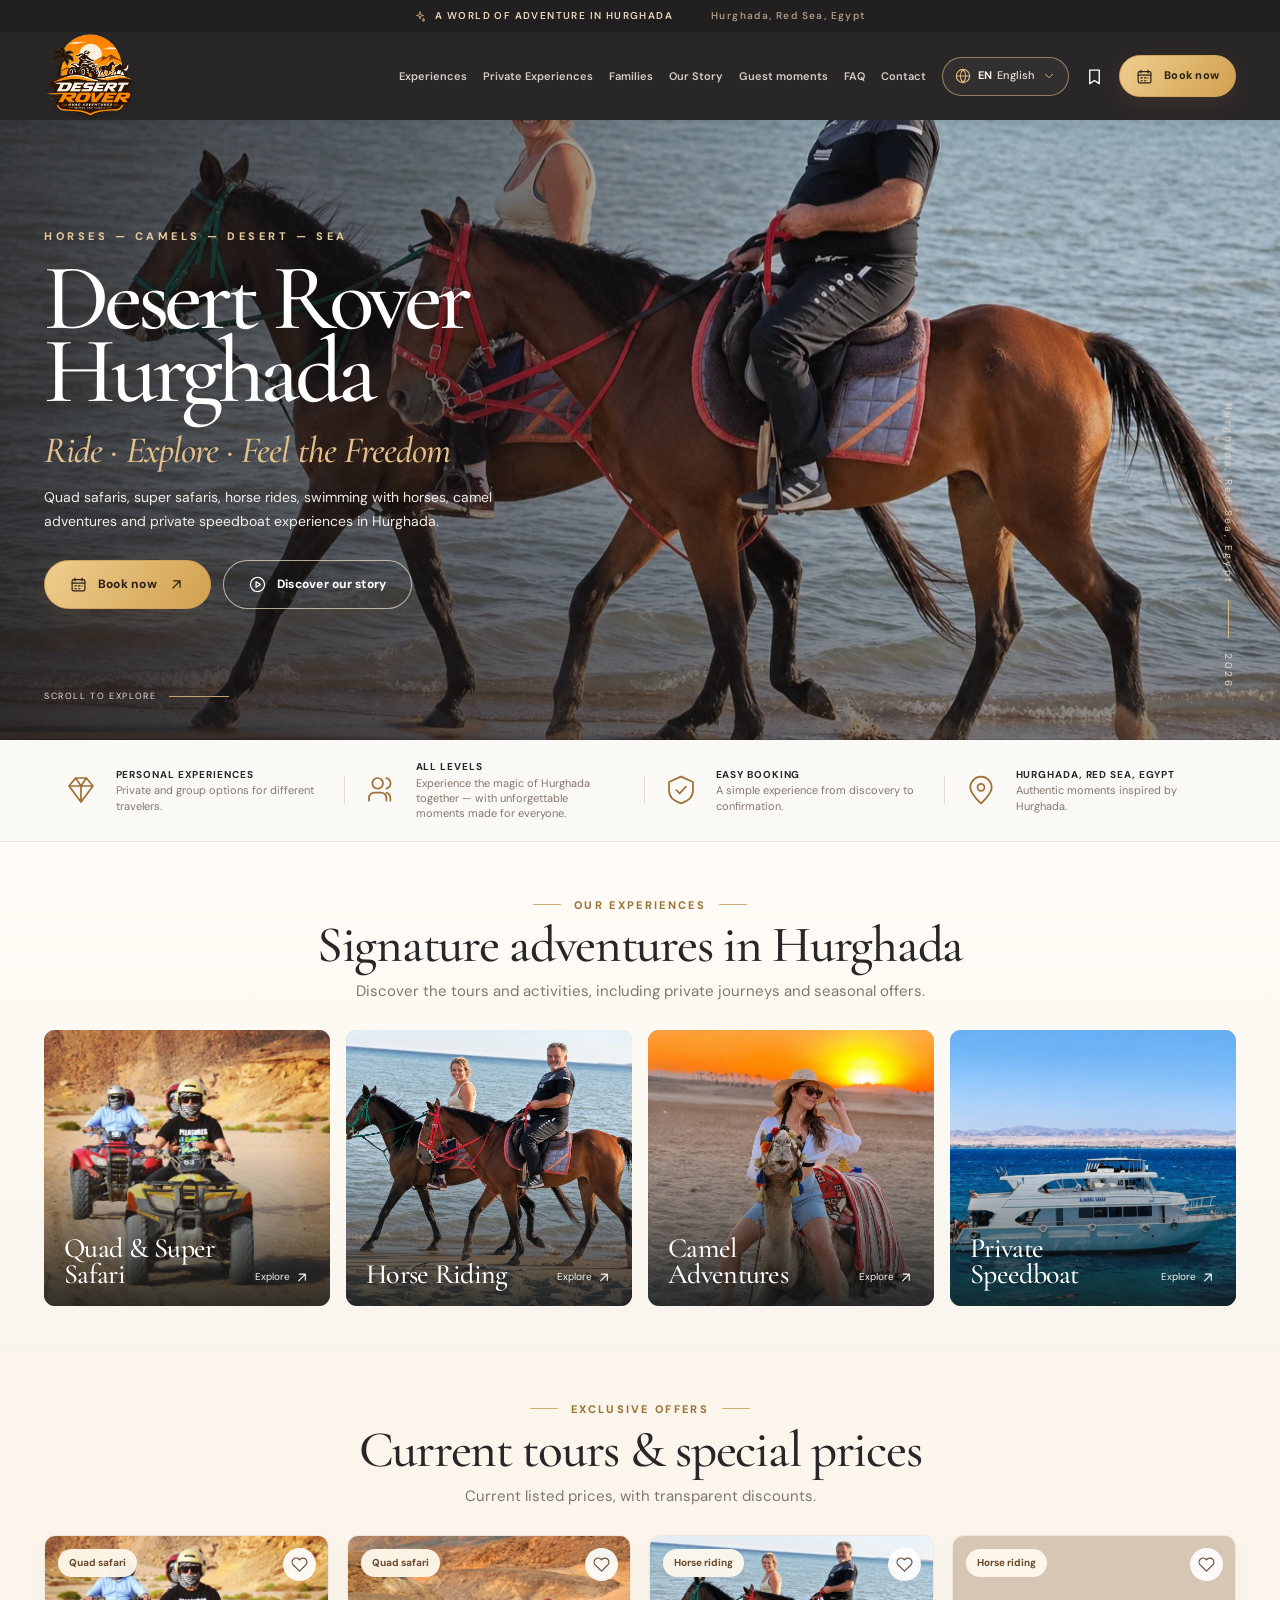
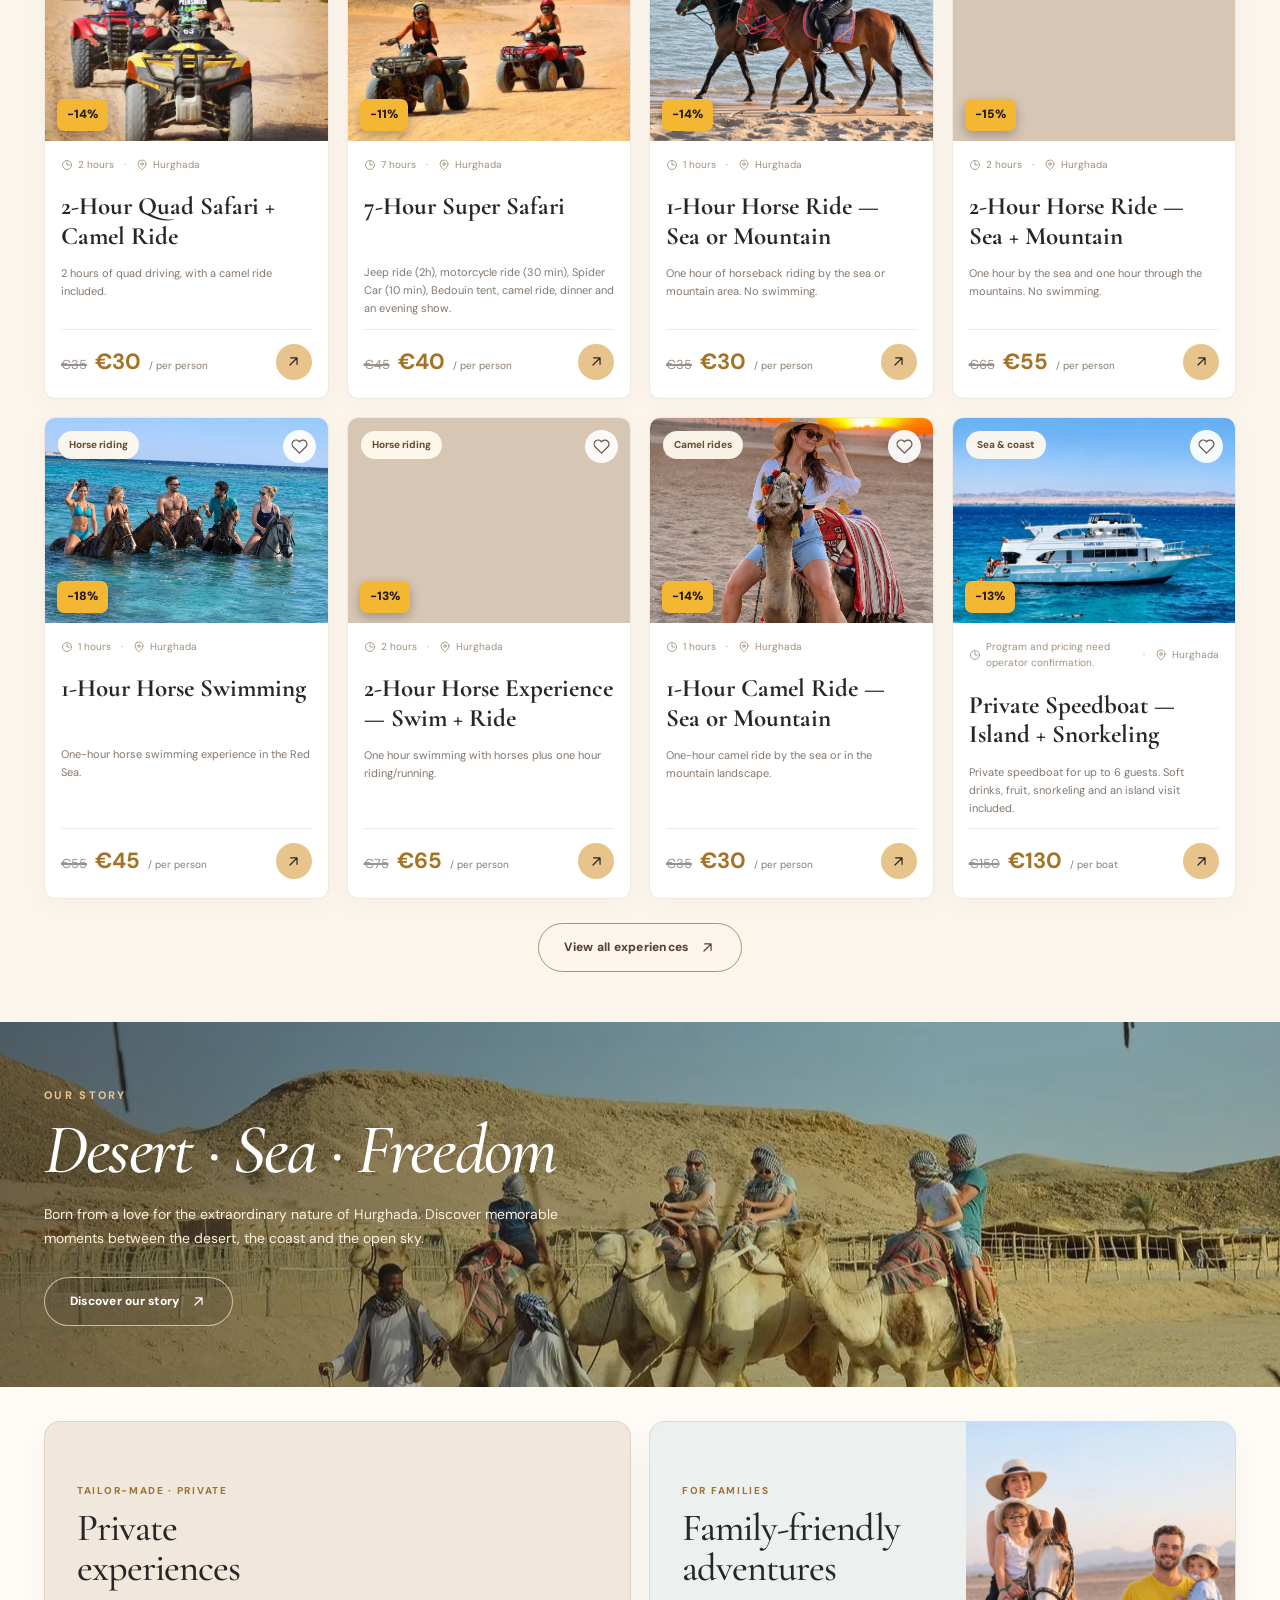
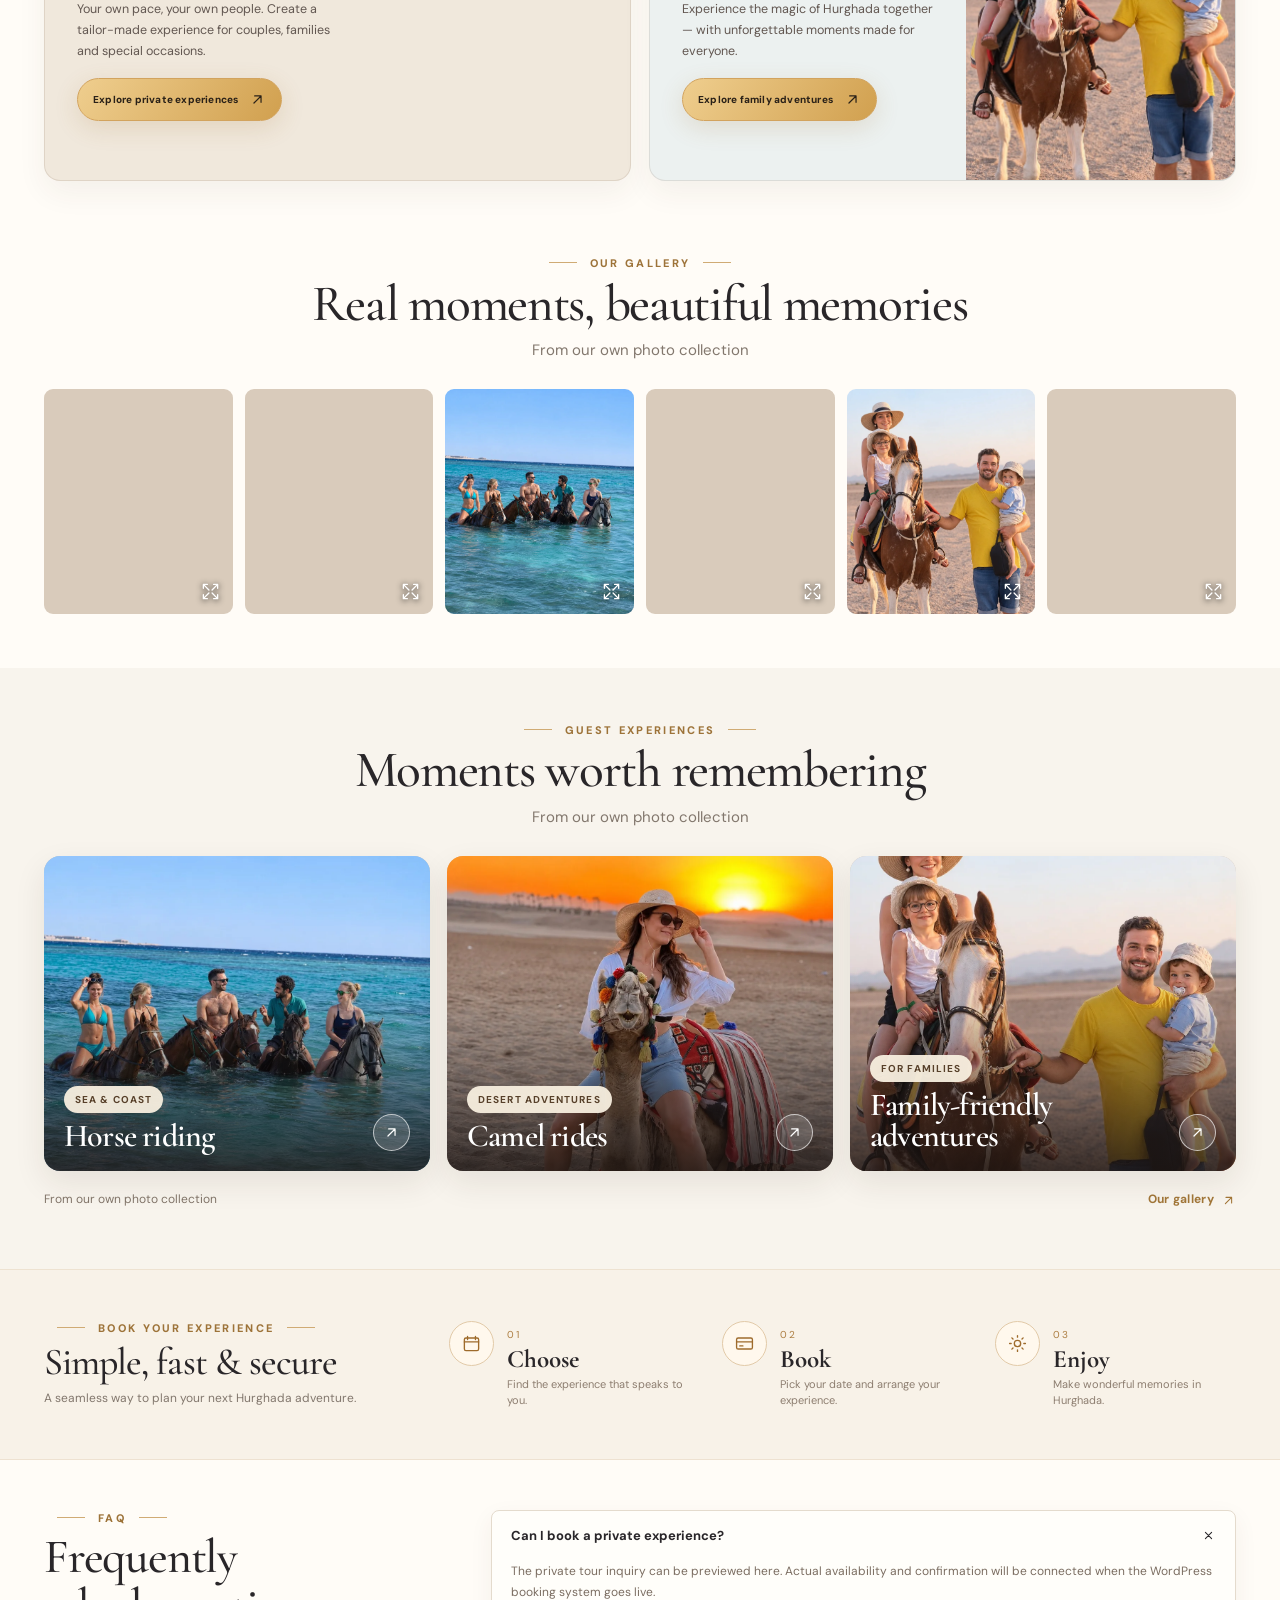
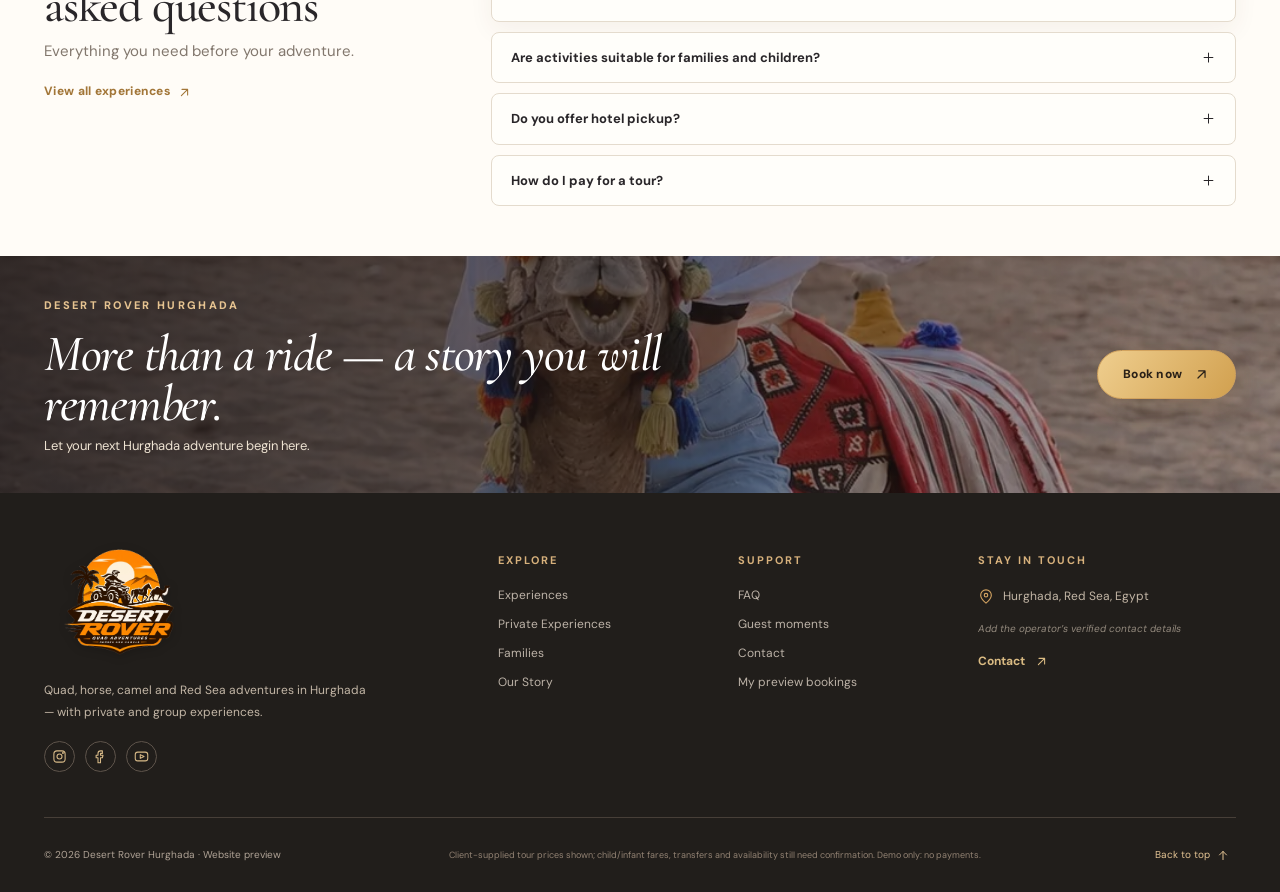
==== commit 85351035: "Update tour images and website assets" ====
--- a/index.html
+++ b/index.html
@@ -10,7 +10,7 @@
   <link rel="preconnect" href="https://fonts.googleapis.com" />
   <link rel="preconnect" href="https://fonts.gstatic.com" crossorigin />
   <link href="https://fonts.googleapis.com/css2?family=Cormorant+Garamond:wght@400;500;600;700&family=DM+Sans:wght@400;500;600;700;800&family=Noto+Sans+Arabic:wght@400;500;600;700&family=Noto+Serif:wght@400;500;600;700&family=Noto+Sans:wght@400;500;600;700;800&display=swap" rel="stylesheet" />
-  <link rel="stylesheet" href="assets/css/style.css?v=20261123-refined-v2" />
+  <link rel="stylesheet" href="assets/css/style.css?v=20261123-newclientphotos-v1" />
   <title>Desert Rover Hurghada | Adventure Experiences</title>
 </head>
 <body data-page="home">
@@ -19,6 +19,6 @@
   <script defer src="https://cdn.jsdelivr.net/npm/gsap@3.12.5/dist/gsap.min.js"></script>
   <script defer src="https://cdn.jsdelivr.net/npm/gsap@3.12.5/dist/ScrollTrigger.min.js"></script>
   <script defer src="assets/js/i18n-extra.js"></script>
-  <script defer src="assets/js/app.js?v=20261123-refined-v2"></script>
+  <script defer src="assets/js/app.js?v=20261123-newclientphotos-v1"></script>
 </body>
 </html>
